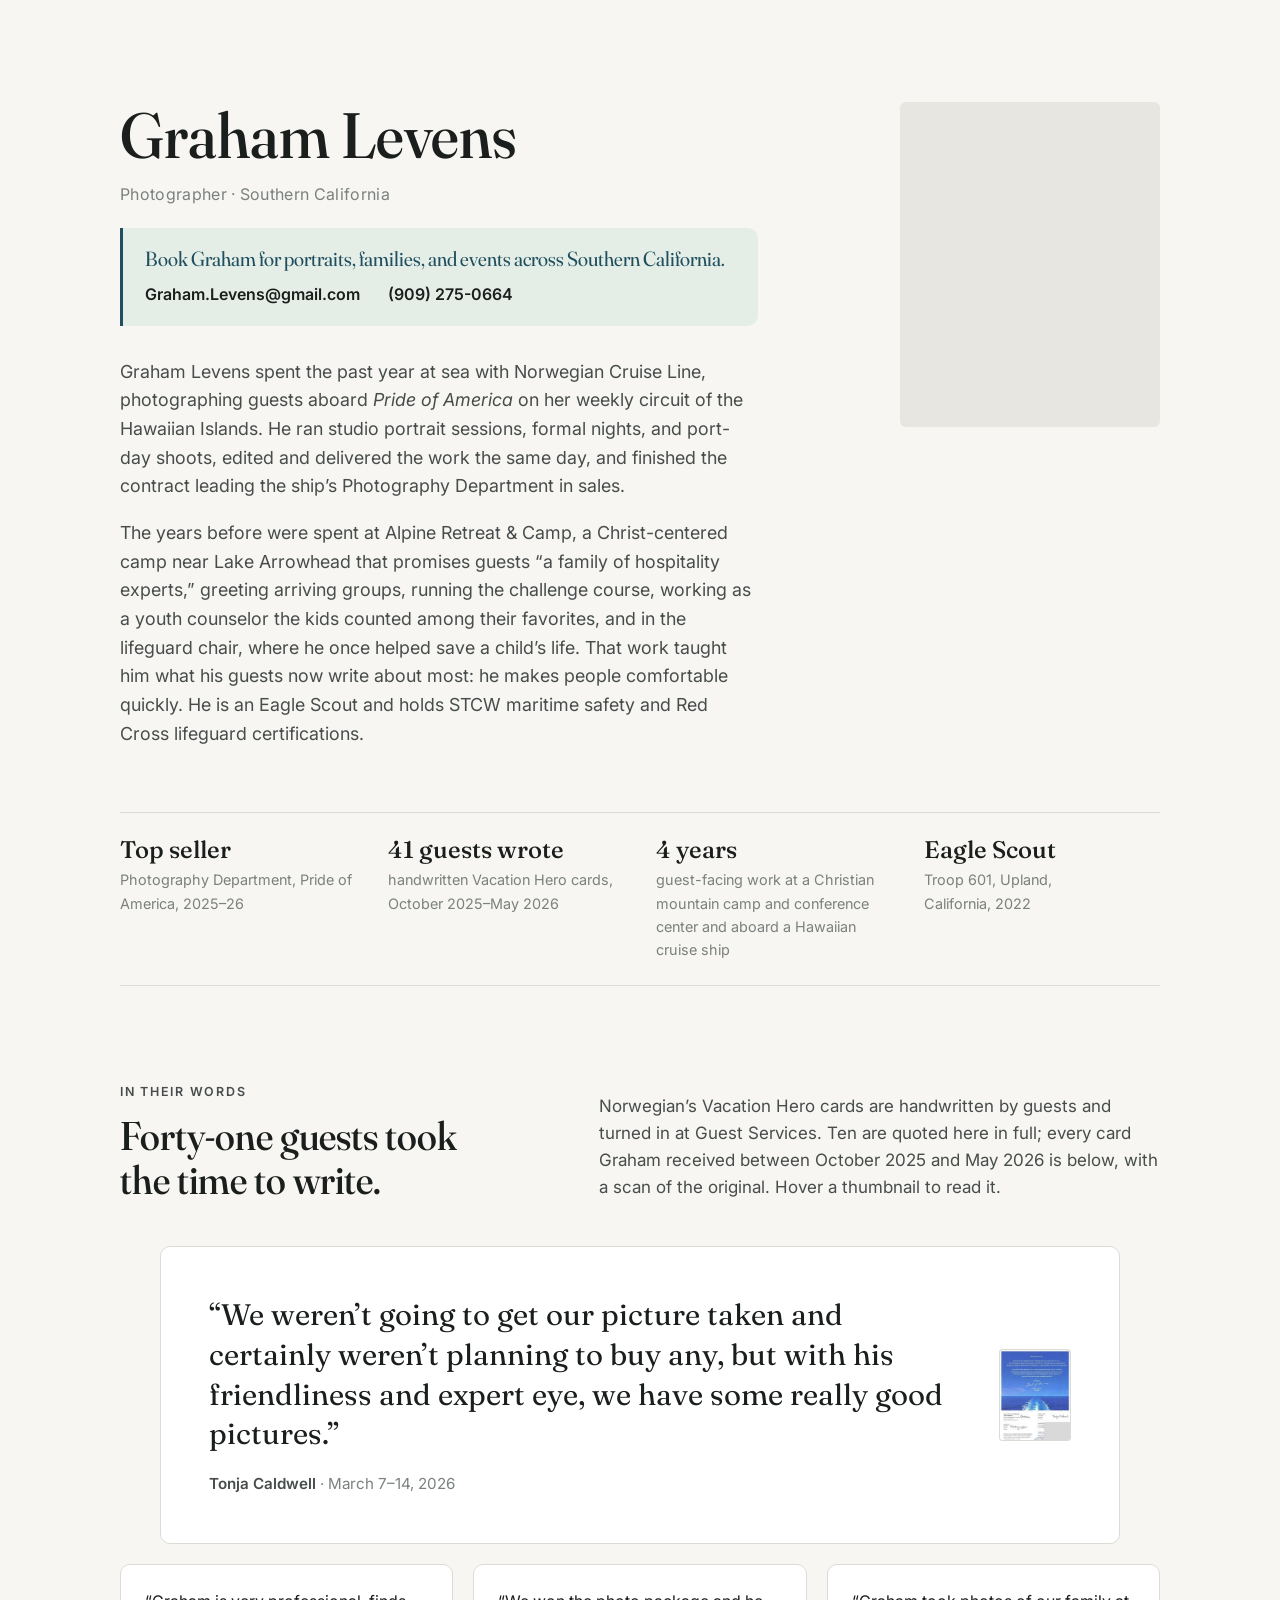
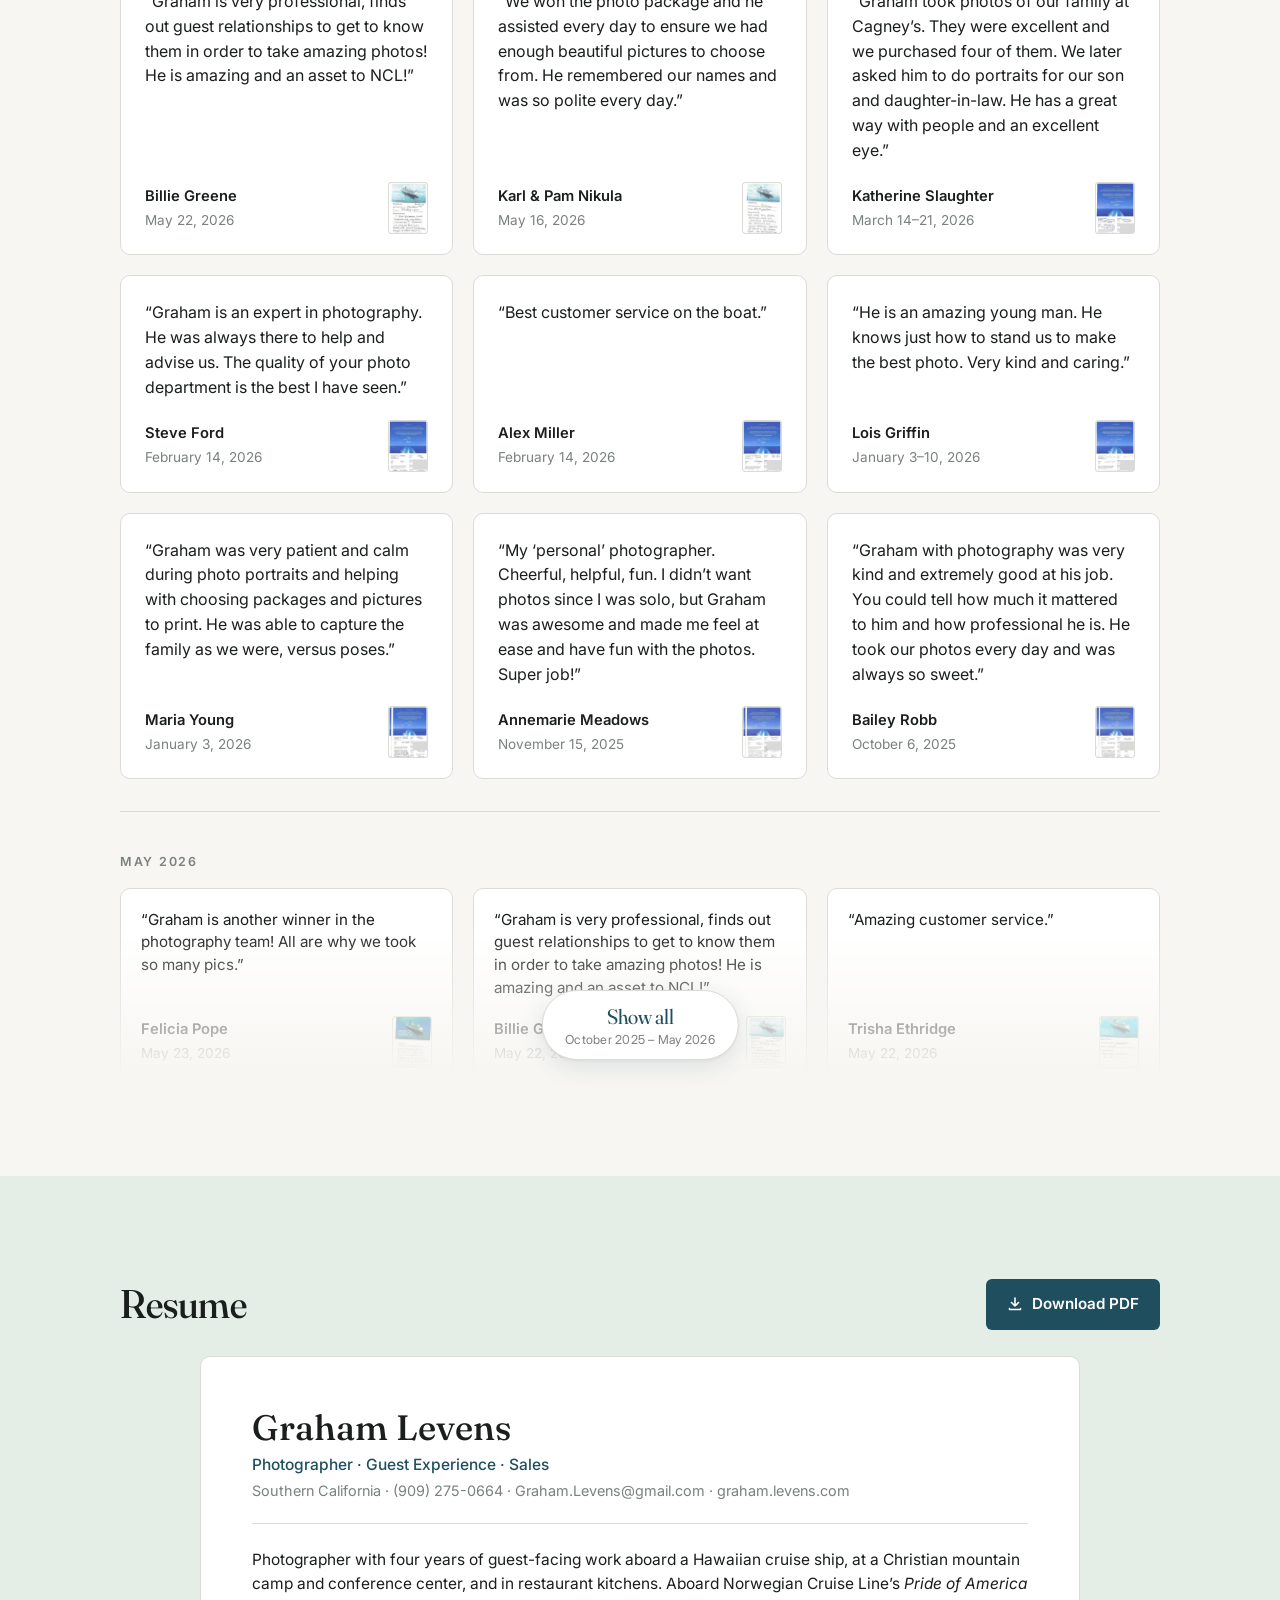
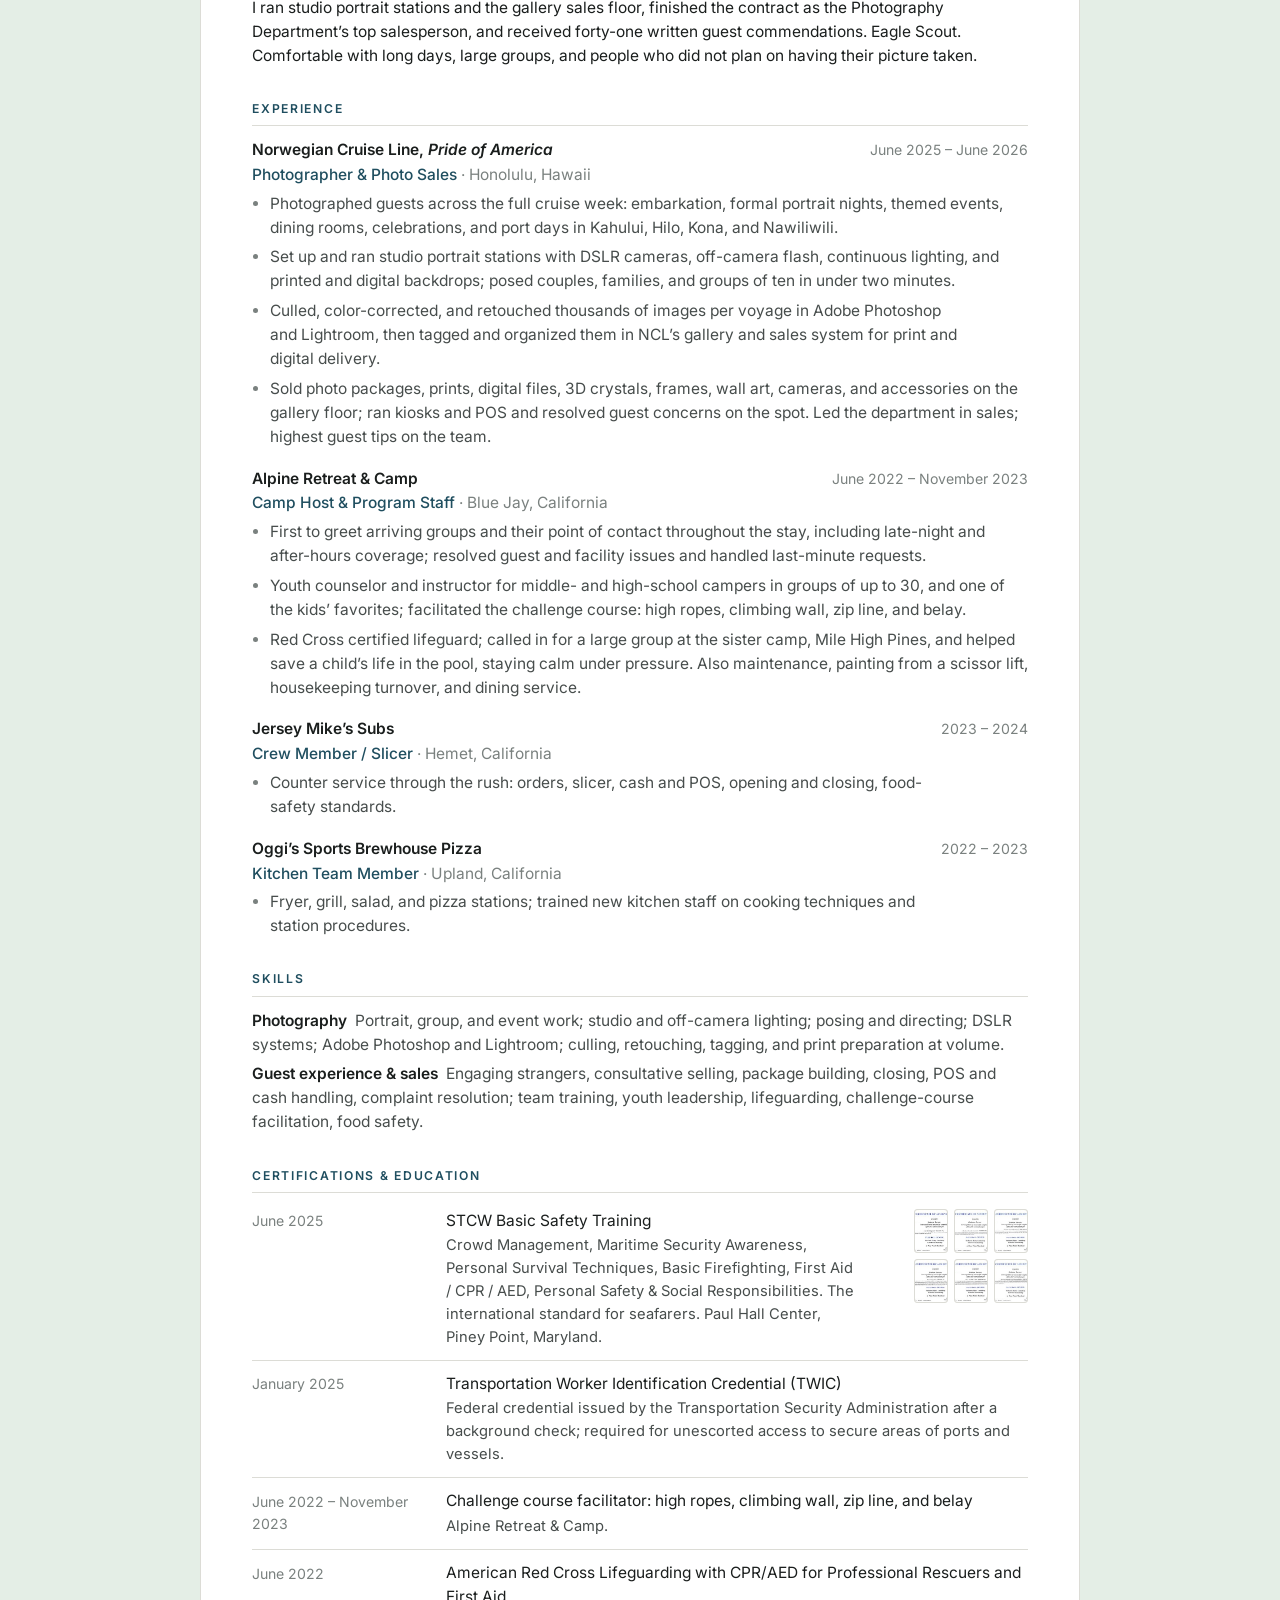
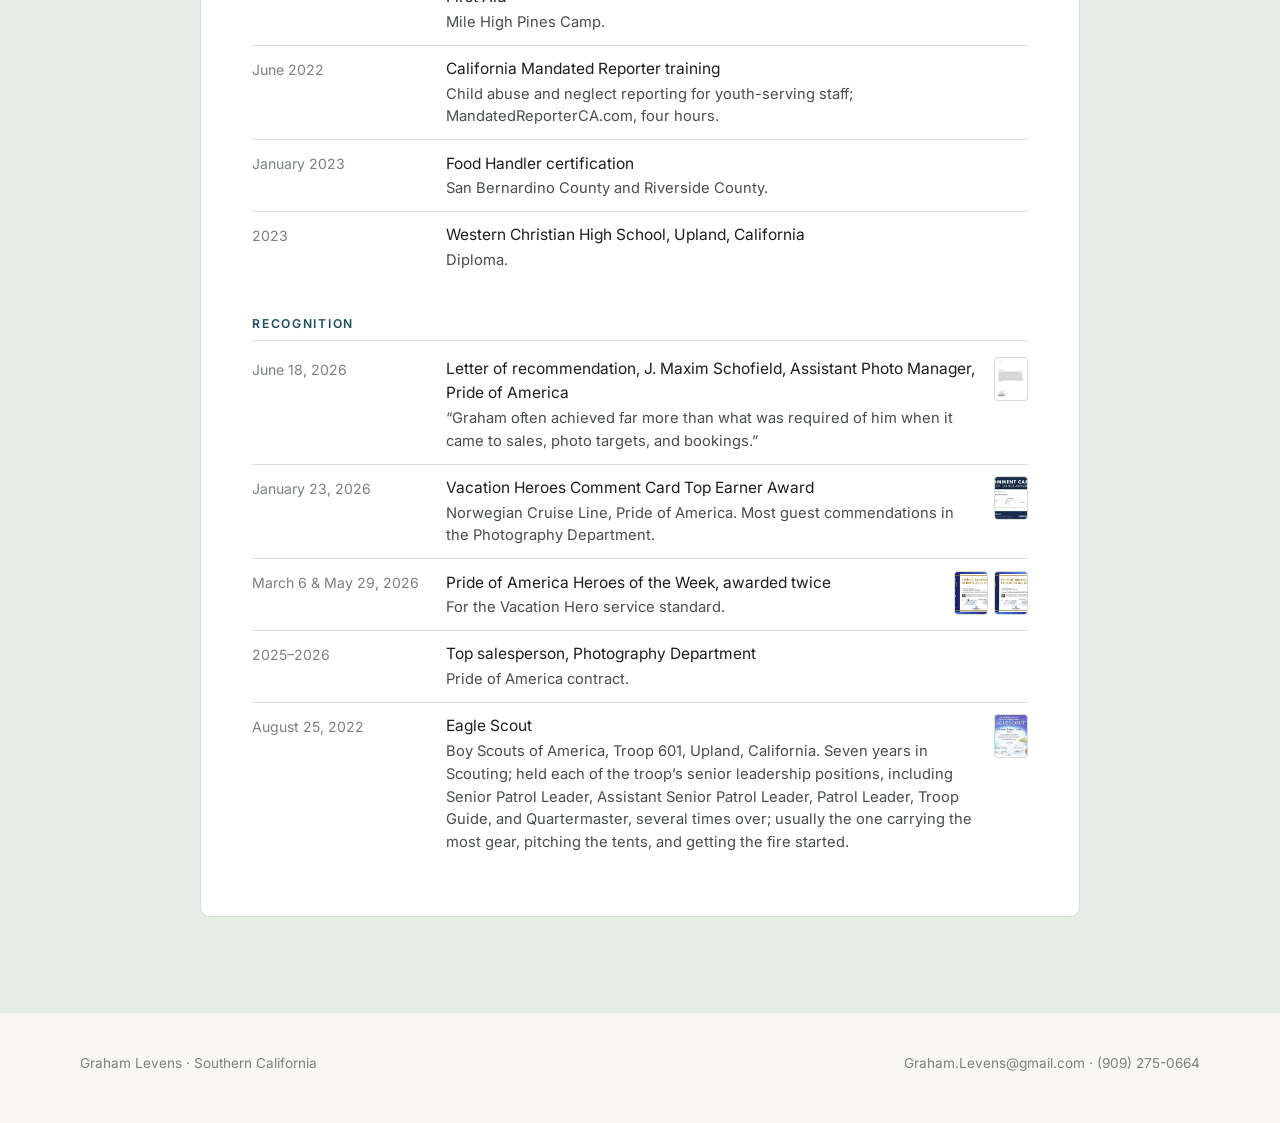
==== index.html @ 7c90768a "v8: booking CTA in header, soft green panel colour Co-Authored-By: Claude Fable 5.1 <noreply@anthrop" ====
<!doctype html>
<html lang="en">
<head>
  <script>document.documentElement.classList.add("js");</script>
  <meta charset="utf-8" />
  <meta name="viewport" content="width=device-width, initial-scale=1" />
  <meta name="robots" content="noindex, nofollow, noarchive" />
  <title>Graham Levens — Photographer</title>
  <meta name="description" content="Graham Levens, photographer, Southern California. A year aboard Norwegian Cruise Line's Pride of America, where he led the Photography Department in sales. Eagle Scout." />
  <link rel="icon" href="/favicon.ico" sizes="any" />
  <link rel="icon" href="/favicon.svg" type="image/svg+xml" />
  <link rel="apple-touch-icon" href="/apple-touch-icon.png" />
  <link rel="preconnect" href="https://fonts.googleapis.com">
  <link rel="preconnect" href="https://fonts.gstatic.com" crossorigin>
  <link href="https://fonts.googleapis.com/css2?family=Fraunces:opsz,wght@9..144,400;9..144,500&family=Inter:wght@400;500;600&display=swap" rel="stylesheet">
  <link rel="stylesheet" href="/css/style.css">
  <script type="application/ld+json">
  {
    "@context": "https://schema.org",
    "@type": "Person",
    "name": "Graham Levens",
    "jobTitle": "Photographer",
    "url": "https://graham.levens.com",
    "address": { "@type": "PostalAddress", "addressRegion": "CA", "addressCountry": "US" }
  }
  </script>
</head>
<body>

<!-- ============ HEADER ============ -->
<header class="wrap head">
  <div>
    <h1>Graham Levens</h1>
    <p class="role">Photographer &middot; Southern California</p>
    <aside class="book" aria-label="Book Graham">
      <p class="book__lead">Book Graham for portraits, families, and events across Southern California.</p>
      <p class="book__contact"><span>Graham.Levens@gmail.com</span><span>(909) 275-0664</span></p>
    </aside>
    <p class="intro">Graham Levens spent the past year at sea with Norwegian Cruise Line, photographing guests aboard <em>Pride of America</em> on her weekly circuit of the Hawaiian Islands. He ran studio portrait sessions, formal nights, and port-day shoots, edited and delivered the work the same day, and finished the contract leading the ship&rsquo;s Photography Department in sales.</p>
    <p class="intro">The years before were spent at Alpine Retreat &amp; Camp, a Christ-centered camp near Lake Arrowhead that promises guests &ldquo;a family of hospitality experts,&rdquo; greeting arriving groups, running the challenge course, working as a youth counselor the kids counted among their favorites, and in the lifeguard chair, where he once helped save a child&rsquo;s life. That work taught him what his guests now write about most: he makes people comfortable quickly. He is an Eagle Scout and holds STCW maritime safety and Red Cross lifeguard certifications.</p>
  </div>
  <div class="photo" role="img" aria-label="Portrait to come"></div>
</header>

<div class="wrap">
  <ul class="facts">
    <li><strong>Top seller</strong><span>Photography Department, Pride of America, 2025&ndash;26</span></li>
    <li><strong>41 guests wrote</strong><span>handwritten Vacation Hero cards, October 2025&ndash;May 2026</span></li>
    <li><strong>4 years</strong><span>guest-facing work at a Christian mountain camp and conference center and aboard a Hawaiian cruise ship</span></li>
    <li><strong>Eagle Scout</strong><span>Troop 601, Upland, California, 2022</span></li>
  </ul>
</div>

<!-- ============ GUEST FEEDBACK ============ -->
<section class="sec" id="feedback">
  <div class="wrap">
    <div class="sec__head">
      <div>
        <p class="kicker">In their words</p>
        <h2>Forty-one guests took the time to write.</h2>
      </div>
      <p>Norwegian&rsquo;s Vacation Hero cards are handwritten by guests and turned in at Guest Services. Ten are quoted here in full; every card Graham received between October 2025 and May 2026 is below, with a scan of the original. Hover a thumbnail to read it.</p>
    </div>

    <figure class="feature">
      <blockquote>&ldquo;We weren&rsquo;t going to get our picture taken and certainly weren&rsquo;t planning to buy any, but with his friendliness and expert eye, we have some really good pictures.&rdquo;<cite><b>Tonja Caldwell</b> &middot; March 7&ndash;14, 2026</cite></blockquote>
      <a class="thumb" href="/images/cards/tonja-caldwell.jpg" aria-label="View Tonja Caldwell's card"><img src="/images/cards/thumbs/tonja-caldwell.jpg" alt="" loading="lazy"><span class="pop"><img src="/images/cards/tonja-caldwell.jpg" alt="Scanned comment card from Tonja Caldwell" loading="lazy"></span></a>
    </figure>

    <div class="cards">
      <figure class="card">
        <blockquote>&ldquo;Graham is very professional, finds out guest relationships to get to know them in order to take amazing photos! He is amazing and an asset to NCL!&rdquo;</blockquote>
        <footer><cite><b>Billie Greene</b>May 22, 2026</cite><a class="thumb" href="/images/cards/billie-greene.jpg" aria-label="View Billie Greene's card"><img src="/images/cards/thumbs/billie-greene.jpg" alt="" loading="lazy"><span class="pop"><img src="/images/cards/billie-greene.jpg" alt="Scanned comment card from Billie Greene" loading="lazy"></span></a></footer>
      </figure>
      <figure class="card">
        <blockquote>&ldquo;We won the photo package and he assisted every day to ensure we had enough beautiful pictures to choose from. He remembered our names and was so polite every day.&rdquo;</blockquote>
        <footer><cite><b>Karl &amp; Pam Nikula</b>May 16, 2026</cite><a class="thumb" href="/images/cards/karl-pam-nikula.jpg" aria-label="View the Nikulas' card"><img src="/images/cards/thumbs/karl-pam-nikula.jpg" alt="" loading="lazy"><span class="pop"><img src="/images/cards/karl-pam-nikula.jpg" alt="Scanned comment card from Karl and Pam Nikula" loading="lazy"></span></a></footer>
      </figure>
      <figure class="card">
        <blockquote>&ldquo;Graham took photos of our family at Cagney&rsquo;s. They were excellent and we purchased four of them. We later asked him to do portraits for our son and daughter-in-law. He has a great way with people and an excellent eye.&rdquo;</blockquote>
        <footer><cite><b>Katherine Slaughter</b>March 14&ndash;21, 2026</cite><a class="thumb" href="/images/cards/katherine-slaughter.jpg" aria-label="View Katherine Slaughter's card"><img src="/images/cards/thumbs/katherine-slaughter.jpg" alt="" loading="lazy"><span class="pop"><img src="/images/cards/katherine-slaughter.jpg" alt="Scanned comment card from Katherine Slaughter" loading="lazy"></span></a></footer>
      </figure>
      <figure class="card">
        <blockquote>&ldquo;Graham is an expert in photography. He was always there to help and advise us. The quality of your photo department is the best I have seen.&rdquo;</blockquote>
        <footer><cite><b>Steve Ford</b>February 14, 2026</cite><a class="thumb" href="/images/cards/steve-ford.jpg" aria-label="View Steve Ford's card"><img src="/images/cards/thumbs/steve-ford.jpg" alt="" loading="lazy"><span class="pop"><img src="/images/cards/steve-ford.jpg" alt="Scanned comment card from Steve Ford" loading="lazy"></span></a></footer>
      </figure>
      <figure class="card">
        <blockquote>&ldquo;Best customer service on the boat.&rdquo;</blockquote>
        <footer><cite><b>Alex Miller</b>February 14, 2026</cite><a class="thumb" href="/images/cards/alex-miller.jpg" aria-label="View Alex Miller's card"><img src="/images/cards/thumbs/alex-miller.jpg" alt="" loading="lazy"><span class="pop"><img src="/images/cards/alex-miller.jpg" alt="Scanned comment card from Alex Miller" loading="lazy"></span></a></footer>
      </figure>
      <figure class="card">
        <blockquote>&ldquo;He is an amazing young man. He knows just how to stand us to make the best photo. Very kind and caring.&rdquo;</blockquote>
        <footer><cite><b>Lois Griffin</b>January 3&ndash;10, 2026</cite><a class="thumb" href="/images/cards/lois-griffin.jpg" aria-label="View Lois Griffin's card"><img src="/images/cards/thumbs/lois-griffin.jpg" alt="" loading="lazy"><span class="pop"><img src="/images/cards/lois-griffin.jpg" alt="Scanned comment card from Lois Griffin" loading="lazy"></span></a></footer>
      </figure>
      <figure class="card">
        <blockquote>&ldquo;Graham was very patient and calm during photo portraits and helping with choosing packages and pictures to print. He was able to capture the family as we were, versus poses.&rdquo;</blockquote>
        <footer><cite><b>Maria Young</b>January 3, 2026</cite><a class="thumb" href="/images/cards/maria-young.jpg" aria-label="View Maria Young's card"><img src="/images/cards/thumbs/maria-young.jpg" alt="" loading="lazy"><span class="pop"><img src="/images/cards/maria-young.jpg" alt="Scanned comment card from Maria Young" loading="lazy"></span></a></footer>
      </figure>
      <figure class="card">
        <blockquote>&ldquo;My &lsquo;personal&rsquo; photographer. Cheerful, helpful, fun. I didn&rsquo;t want photos since I was solo, but Graham was awesome and made me feel at ease and have fun with the photos. Super job!&rdquo;</blockquote>
        <footer><cite><b>Annemarie Meadows</b>November 15, 2025</cite><a class="thumb" href="/images/cards/annemarie-meadows.jpg" aria-label="View Annemarie Meadows' card"><img src="/images/cards/thumbs/annemarie-meadows.jpg" alt="" loading="lazy"><span class="pop"><img src="/images/cards/annemarie-meadows.jpg" alt="Scanned comment card from Annemarie Meadows" loading="lazy"></span></a></footer>
      </figure>
      <figure class="card">
        <blockquote>&ldquo;Graham with photography was very kind and extremely good at his job. You could tell how much it mattered to him and how professional he is. He took our photos every day and was always so sweet.&rdquo;</blockquote>
        <footer><cite><b>Bailey Robb</b>October 6, 2025</cite><a class="thumb" href="/images/cards/bailey-robb.jpg" aria-label="View Bailey Robb's card"><img src="/images/cards/thumbs/bailey-robb.jpg" alt="" loading="lazy"><span class="pop"><img src="/images/cards/bailey-robb.jpg" alt="Scanned comment card from Bailey Robb" loading="lazy"></span></a></footer>
      </figure>
    </div>

    <div class="more" id="all-cards">
      <div class="more__window" id="all-cards-window">
      <div class="cards cards--all">
        <h3 class="month">May 2026</h3>
        <figure class="card">
          <blockquote>&ldquo;Graham is another winner in the photography team! All are why we took so many pics.&rdquo;</blockquote>
          <footer><cite><b>Felicia Pope</b>May 23, 2026</cite><a class="thumb" href="/images/cards/felicia-pope.jpg" aria-label="View Felicia Pope's card"><img src="/images/cards/thumbs/felicia-pope.jpg" alt="" loading="lazy"><span class="pop"><img src="/images/cards/felicia-pope.jpg" alt="Scanned comment card from Felicia Pope" loading="lazy"></span></a></footer>
        </figure>
        <figure class="card">
          <blockquote>&ldquo;Graham is very professional, finds out guest relationships to get to know them in order to take amazing photos! He is amazing and an asset to NCL!&rdquo;</blockquote>
          <footer><cite><b>Billie Greene</b>May 22, 2026</cite><a class="thumb" href="/images/cards/billie-greene.jpg" aria-label="View Billie Greene's card"><img src="/images/cards/thumbs/billie-greene.jpg" alt="" loading="lazy"><span class="pop"><img src="/images/cards/billie-greene.jpg" alt="Scanned comment card from Billie Greene" loading="lazy"></span></a></footer>
        </figure>
        <figure class="card">
          <blockquote>&ldquo;Amazing customer service.&rdquo;</blockquote>
          <footer><cite><b>Trisha Ethridge</b>May 22, 2026</cite><a class="thumb" href="/images/cards/trisha-ethridge.jpg" aria-label="View Trisha Ethridge's card"><img src="/images/cards/thumbs/trisha-ethridge.jpg" alt="" loading="lazy"><span class="pop"><img src="/images/cards/trisha-ethridge.jpg" alt="Scanned comment card from Trisha Ethridge" loading="lazy"></span></a></footer>
        </figure>
        <figure class="card">
          <blockquote>&ldquo;Down to earth, fun, and great at his job!&rdquo;</blockquote>
          <footer><cite><b>Morgan Greene</b>May 22, 2026</cite><a class="thumb" href="/images/cards/morgan-greene.jpg" aria-label="View Morgan Greene's card"><img src="/images/cards/thumbs/morgan-greene.jpg" alt="" loading="lazy"><span class="pop"><img src="/images/cards/morgan-greene.jpg" alt="Scanned comment card from Morgan Greene" loading="lazy"></span></a></footer>
        </figure>
        <figure class="card">
          <blockquote>&ldquo;We were on a serious time crunch on Friday evening. We needed to get our anniversary photo and he helped to download last-minute photos so we could choose from all of them. He was very helpful and friendly.&rdquo;</blockquote>
          <footer><cite><b>Laura Kirkpatrick</b>May 22, 2026</cite><a class="thumb" href="/images/cards/laura-kirkpatrick.jpg" aria-label="View Laura Kirkpatrick's card"><img src="/images/cards/thumbs/laura-kirkpatrick.jpg" alt="" loading="lazy"><span class="pop"><img src="/images/cards/laura-kirkpatrick.jpg" alt="Scanned comment card from Laura Kirkpatrick" loading="lazy"></span></a></footer>
        </figure>
        <figure class="card">
          <blockquote>&ldquo;I felt Graham was exceptional because he had a great rapport with those he was taking pictures of, and even said after taking the first set of pictures that he would remember our cabin number the next time, and he did by the third shoot. He was always helpful even when busy and had a good eye for what we were going for.&rdquo;</blockquote>
          <footer><cite><b>Michelle Harbin</b>May 22, 2026</cite><a class="thumb" href="/images/cards/michelle-harbin.jpg" aria-label="View Michelle Harbin's card"><img src="/images/cards/thumbs/michelle-harbin.jpg" alt="" loading="lazy"><span class="pop"><img src="/images/cards/michelle-harbin.jpg" alt="Scanned comment card from Michelle Harbin" loading="lazy"></span></a></footer>
        </figure>
        <figure class="card">
          <blockquote>&ldquo;He was friendly, cheerful and extremely patient in taking our portraits, and he made us look beautiful!&rdquo;</blockquote>
          <footer><cite><b>Pam DeMan &amp; Nancy Campis</b>May 21, 2026</cite><a class="thumb" href="/images/cards/pam-deman-nancy-campis.jpg" aria-label="View Pam DeMan & Nancy Campis's card"><img src="/images/cards/thumbs/pam-deman-nancy-campis.jpg" alt="" loading="lazy"><span class="pop"><img src="/images/cards/pam-deman-nancy-campis.jpg" alt="Scanned comment card from Pam DeMan & Nancy Campis" loading="lazy"></span></a></footer>
        </figure>
        <figure class="card">
          <blockquote>&ldquo;We won the photo package and he assisted every day to ensure we had enough beautiful pictures to choose from. He remembered our names and was so polite every day.&rdquo;</blockquote>
          <footer><cite><b>Karl &amp; Pam Nikula</b>May 16, 2026</cite><a class="thumb" href="/images/cards/karl-pam-nikula.jpg" aria-label="View Karl & Pam Nikula's card"><img src="/images/cards/thumbs/karl-pam-nikula.jpg" alt="" loading="lazy"><span class="pop"><img src="/images/cards/karl-pam-nikula.jpg" alt="Scanned comment card from Karl & Pam Nikula" loading="lazy"></span></a></footer>
        </figure>
        <figure class="card">
          <blockquote>&ldquo;Great job! Graham is very professional with his work and able to help us with our photos and finish with our order.&rdquo;</blockquote>
          <footer><cite><b>Robert &amp; Racquel</b>May 15, 2026</cite><a class="thumb" href="/images/cards/robert-racquel.jpg" aria-label="View Robert & Racquel's card"><img src="/images/cards/thumbs/robert-racquel.jpg" alt="" loading="lazy"><span class="pop"><img src="/images/cards/robert-racquel.jpg" alt="Scanned comment card from Robert & Racquel" loading="lazy"></span></a></footer>
        </figure>
        <figure class="card">
          <blockquote>&ldquo;He went beyond to help us with our photos, to make sure we had our pictures. He was very polite and extra helpful.&rdquo;</blockquote>
          <footer><cite><b>Bettie Stehling</b>May 15, 2026</cite><a class="thumb" href="/images/cards/bettie-stehling.jpg" aria-label="View Bettie Stehling's card"><img src="/images/cards/thumbs/bettie-stehling.jpg" alt="" loading="lazy"><span class="pop"><img src="/images/cards/bettie-stehling.jpg" alt="Scanned comment card from Bettie Stehling" loading="lazy"></span></a></footer>
        </figure>
        <figure class="card">
          <blockquote>&ldquo;So patient! Helped us get every picture downloaded and put in folders. You are very blessed to have this nice young man working for you!&rdquo;</blockquote>
          <footer><cite><b>Susan Stehling</b>May 15, 2026</cite><a class="thumb" href="/images/cards/susan-stehling.jpg" aria-label="View Susan Stehling's card"><img src="/images/cards/thumbs/susan-stehling.jpg" alt="" loading="lazy"><span class="pop"><img src="/images/cards/susan-stehling.jpg" alt="Scanned comment card from Susan Stehling" loading="lazy"></span></a></footer>
        </figure>
        <h3 class="month">March 2026</h3>
        <figure class="card">
          <blockquote>&ldquo;Graham was very accommodating each and every time we saw him. Wonderful. Pleasure to be with.&rdquo;</blockquote>
          <footer><cite><b>Jessica R.</b>March 21, 2026</cite><a class="thumb" href="/images/cards/jessica-r.jpg" aria-label="View Jessica R.'s card"><img src="/images/cards/thumbs/jessica-r.jpg" alt="" loading="lazy"><span class="pop"><img src="/images/cards/jessica-r.jpg" alt="Scanned comment card from Jessica R." loading="lazy"></span></a></footer>
        </figure>
        <figure class="card">
          <blockquote>&ldquo;Friendly and outgoing. Informative about his packages and made suggestions based on the knowledge he learned from listening.&rdquo;</blockquote>
          <footer><cite><b>Lizzette</b>March 21, 2026</cite><a class="thumb" href="/images/cards/lizzette.jpg" aria-label="View Lizzette's card"><img src="/images/cards/thumbs/lizzette.jpg" alt="" loading="lazy"><span class="pop"><img src="/images/cards/lizzette.jpg" alt="Scanned comment card from Lizzette" loading="lazy"></span></a></footer>
        </figure>
        <figure class="card">
          <blockquote>&ldquo;I was having internet difficulties. The internet specialist was not available. Graham solved my problems. Great job.&rdquo;</blockquote>
          <footer><cite><b>Randy Gepp</b>March 14, 2026</cite><a class="thumb" href="/images/cards/randy-gepp.jpg" aria-label="View Randy Gepp's card"><img src="/images/cards/thumbs/randy-gepp.jpg" alt="" loading="lazy"><span class="pop"><img src="/images/cards/randy-gepp.jpg" alt="Scanned comment card from Randy Gepp" loading="lazy"></span></a></footer>
        </figure>
        <figure class="card">
          <blockquote>&ldquo;Graham took photos of our family at Cagney&rsquo;s. They were excellent and we purchased four of them. We later asked him to do portraits for our son and daughter-in-law. He has a great way with people and an excellent eye.&rdquo;</blockquote>
          <footer><cite><b>Katherine Slaughter</b>March 14&ndash;21, 2026</cite><a class="thumb" href="/images/cards/katherine-slaughter.jpg" aria-label="View Katherine Slaughter's card"><img src="/images/cards/thumbs/katherine-slaughter.jpg" alt="" loading="lazy"><span class="pop"><img src="/images/cards/katherine-slaughter.jpg" alt="Scanned comment card from Katherine Slaughter" loading="lazy"></span></a></footer>
        </figure>
        <figure class="card">
          <blockquote>&ldquo;We weren&rsquo;t going to get our picture taken and certainly weren&rsquo;t planning to buy any, but with his friendliness and expert eye, we have some really good pictures.&rdquo;</blockquote>
          <footer><cite><b>Tonja Caldwell</b>March 7&ndash;14, 2026</cite><a class="thumb" href="/images/cards/tonja-caldwell.jpg" aria-label="View Tonja Caldwell's card"><img src="/images/cards/thumbs/tonja-caldwell.jpg" alt="" loading="lazy"><span class="pop"><img src="/images/cards/tonja-caldwell.jpg" alt="Scanned comment card from Tonja Caldwell" loading="lazy"></span></a></footer>
        </figure>
        <h3 class="month">February 2026</h3>
        <figure class="card">
          <blockquote>&ldquo;Did an amazing job on my photos. Was very kind and friendly.&rdquo;</blockquote>
          <footer><cite><b>Lillian Kincaid</b>February 21&ndash;27, 2026</cite><a class="thumb" href="/images/cards/lillian-kincaid.jpg" aria-label="View Lillian Kincaid's card"><img src="/images/cards/thumbs/lillian-kincaid.jpg" alt="" loading="lazy"><span class="pop"><img src="/images/cards/lillian-kincaid.jpg" alt="Scanned comment card from Lillian Kincaid" loading="lazy"></span></a></footer>
        </figure>
        <figure class="card">
          <blockquote>&ldquo;Graham was very helpful, patient, kind, and helped me set up my digitals and helped me pick the best package. Thank you, Graham.&rdquo;</blockquote>
          <footer><cite><b>Lynette Kincaid</b>February 21&ndash;28, 2026</cite><a class="thumb" href="/images/cards/lynette-kincaid.jpg" aria-label="View Lynette Kincaid's card"><img src="/images/cards/thumbs/lynette-kincaid.jpg" alt="" loading="lazy"><span class="pop"><img src="/images/cards/lynette-kincaid.jpg" alt="Scanned comment card from Lynette Kincaid" loading="lazy"></span></a></footer>
        </figure>
        <figure class="card">
          <blockquote>&ldquo;Very patient. Very helpful. Helped us out.&rdquo;</blockquote>
          <footer><cite><b>Catherine Cox</b>February 14, 2026</cite><a class="thumb" href="/images/cards/catherine-cox.jpg" aria-label="View Catherine Cox's card"><img src="/images/cards/thumbs/catherine-cox.jpg" alt="" loading="lazy"><span class="pop"><img src="/images/cards/catherine-cox.jpg" alt="Scanned comment card from Catherine Cox" loading="lazy"></span></a></footer>
        </figure>
        <figure class="card">
          <blockquote>&ldquo;Graham is an expert in photography. He was always there to help and advise us. The quality of your photo department is the best I have seen.&rdquo;</blockquote>
          <footer><cite><b>Steve Ford</b>February 14, 2026</cite><a class="thumb" href="/images/cards/steve-ford.jpg" aria-label="View Steve Ford's card"><img src="/images/cards/thumbs/steve-ford.jpg" alt="" loading="lazy"><span class="pop"><img src="/images/cards/steve-ford.jpg" alt="Scanned comment card from Steve Ford" loading="lazy"></span></a></footer>
        </figure>
        <figure class="card">
          <blockquote>&ldquo;These three were absolutely awesome!! They were extremely patient and helpful! Excellent service, thank you.&rdquo;</blockquote>
          <footer><cite><b>Charles Young</b>February 14, 2026</cite><a class="thumb" href="/images/cards/charles-young.jpg" aria-label="View Charles Young's card"><img src="/images/cards/thumbs/charles-young.jpg" alt="" loading="lazy"><span class="pop"><img src="/images/cards/charles-young.jpg" alt="Scanned comment card from Charles Young" loading="lazy"></span></a></footer>
        </figure>
        <figure class="card">
          <blockquote>&ldquo;Best customer service on the boat.&rdquo;</blockquote>
          <footer><cite><b>Alex Miller</b>February 14, 2026</cite><a class="thumb" href="/images/cards/alex-miller.jpg" aria-label="View Alex Miller's card"><img src="/images/cards/thumbs/alex-miller.jpg" alt="" loading="lazy"><span class="pop"><img src="/images/cards/alex-miller.jpg" alt="Scanned comment card from Alex Miller" loading="lazy"></span></a></footer>
        </figure>
        <figure class="card">
          <blockquote>&ldquo;Graham helped me feel special when taking my photos. Traveling alone, my husband&rsquo;s memory captured by a special photo of my husband&rsquo;s heart on my sweatshirt.&rdquo;</blockquote>
          <footer><cite><b>Jill Roth</b>February 7&ndash;14, 2026</cite><a class="thumb" href="/images/cards/jill-roth.jpg" aria-label="View Jill Roth's card"><img src="/images/cards/thumbs/jill-roth.jpg" alt="" loading="lazy"><span class="pop"><img src="/images/cards/jill-roth.jpg" alt="Scanned comment card from Jill Roth" loading="lazy"></span></a></footer>
        </figure>
        <figure class="card">
          <blockquote>&ldquo;Both men went out of their way to assist me with my photos. They both spent time and shared their expertise. They are both personable and professional!&rdquo;</blockquote>
          <footer><cite><b>Diane Miltz</b>February 7&ndash;14, 2026</cite><a class="thumb" href="/images/cards/diane-miltz.jpg" aria-label="View Diane Miltz's card"><img src="/images/cards/thumbs/diane-miltz.jpg" alt="" loading="lazy"><span class="pop"><img src="/images/cards/diane-miltz.jpg" alt="Scanned comment card from Diane Miltz" loading="lazy"></span></a></footer>
        </figure>
        <h3 class="month">January 2026</h3>
        <figure class="card">
          <blockquote>&ldquo;Graham was so friendly and very professional. He suggested some unique poses for us and got some great shots.&rdquo;</blockquote>
          <footer><cite><b>Barbara Connor</b>January 31, 2026</cite><a class="thumb" href="/images/cards/barbara-connor.jpg" aria-label="View Barbara Connor's card"><img src="/images/cards/thumbs/barbara-connor.jpg" alt="" loading="lazy"><span class="pop"><img src="/images/cards/barbara-connor.jpg" alt="Scanned comment card from Barbara Connor" loading="lazy"></span></a></footer>
        </figure>
        <figure class="card">
          <blockquote>&ldquo;Graham assisted me in getting this elderly couple their candid photos in addition to their scheduled sessions, so they could reach their package.&rdquo;</blockquote>
          <footer><cite><b>Pam J.</b>January 31, 2026</cite><a class="thumb" href="/images/cards/pam-j.jpg" aria-label="View Pam J.'s card"><img src="/images/cards/thumbs/pam-j.jpg" alt="" loading="lazy"><span class="pop"><img src="/images/cards/pam-j.jpg" alt="Scanned comment card from Pam J." loading="lazy"></span></a></footer>
        </figure>
        <figure class="card">
          <blockquote>&ldquo;Graham was always very helpful and polite during the duration of our trip. At the end he really took his time to help us with our final purchases.&rdquo;</blockquote>
          <footer><cite><b>Diette Mabile</b>January 24, 2026</cite><a class="thumb" href="/images/cards/diette-mabile.jpg" aria-label="View Diette Mabile's card"><img src="/images/cards/thumbs/diette-mabile.jpg" alt="" loading="lazy"><span class="pop"><img src="/images/cards/diette-mabile.jpg" alt="Scanned comment card from Diette Mabile" loading="lazy"></span></a></footer>
        </figure>
        <figure class="card">
          <blockquote>&ldquo;Graham was an excellent photographer and customer service rep for NCL! Not only did he impress us checking in, he remembered our family throughout the trip. His kindness to inquire if we were doing OK, and he sent us a treat. Thanks for the smile.&rdquo;</blockquote>
          <footer><cite><b>Wendy</b>January 10&ndash;17, 2026</cite><a class="thumb" href="/images/cards/wendy.jpg" aria-label="View Wendy's card"><img src="/images/cards/thumbs/wendy.jpg" alt="" loading="lazy"><span class="pop"><img src="/images/cards/wendy.jpg" alt="Scanned comment card from Wendy" loading="lazy"></span></a></footer>
        </figure>
        <figure class="card">
          <blockquote>&ldquo;Wonderful, friendly, helpful young man who goes out of his way to help others.&rdquo;</blockquote>
          <footer><cite><b>Judy Fogham</b>January 10&ndash;17, 2026</cite><a class="thumb" href="/images/cards/judy-fogham.jpg" aria-label="View Judy Fogham's card"><img src="/images/cards/thumbs/judy-fogham.jpg" alt="" loading="lazy"><span class="pop"><img src="/images/cards/judy-fogham.jpg" alt="Scanned comment card from Judy Fogham" loading="lazy"></span></a></footer>
        </figure>
        <figure class="card">
          <blockquote>&ldquo;Helped me with a camera problem. Always said hello to us. Very helpful and polite! Great photographer!&rdquo;</blockquote>
          <footer><cite><b>Earl Fogham</b>January 10&ndash;17, 2026</cite><a class="thumb" href="/images/cards/earl-fogham.jpg" aria-label="View Earl Fogham's card"><img src="/images/cards/thumbs/earl-fogham.jpg" alt="" loading="lazy"><span class="pop"><img src="/images/cards/earl-fogham.jpg" alt="Scanned comment card from Earl Fogham" loading="lazy"></span></a></footer>
        </figure>
        <figure class="card">
          <blockquote>&ldquo;The best!&rdquo;</blockquote>
          <footer><cite><b>Earl Fogham</b>January 10&ndash;17, 2026</cite><a class="thumb" href="/images/cards/earl-fogham-2.jpg" aria-label="View Earl Fogham's card"><img src="/images/cards/thumbs/earl-fogham-2.jpg" alt="" loading="lazy"><span class="pop"><img src="/images/cards/earl-fogham-2.jpg" alt="Scanned comment card from Earl Fogham" loading="lazy"></span></a></footer>
        </figure>
        <figure class="card">
          <blockquote>&ldquo;Very helpful with my husband&rsquo;s camera problem.&rdquo;</blockquote>
          <footer><cite><b>Judy Fogham</b>January 10&ndash;17, 2026</cite><a class="thumb" href="/images/cards/judy-fogham-2.jpg" aria-label="View Judy Fogham's card"><img src="/images/cards/thumbs/judy-fogham-2.jpg" alt="" loading="lazy"><span class="pop"><img src="/images/cards/judy-fogham-2.jpg" alt="Scanned comment card from Judy Fogham" loading="lazy"></span></a></footer>
        </figure>
        <figure class="card">
          <blockquote>&ldquo;Graham and all photography staff: making my 50th birthday so special. Thanks!&rdquo;</blockquote>
          <footer><cite><b>Melissa Vedder</b>January 3&ndash;10, 2026</cite><a class="thumb" href="/images/cards/melissa-vedder.jpg" aria-label="View Melissa Vedder's card"><img src="/images/cards/thumbs/melissa-vedder.jpg" alt="" loading="lazy"><span class="pop"><img src="/images/cards/melissa-vedder.jpg" alt="Scanned comment card from Melissa Vedder" loading="lazy"></span></a></footer>
        </figure>
        <figure class="card">
          <blockquote>&ldquo;He is an amazing young man. He knows just how to stand us to make the best photo. Very kind and caring.&rdquo;</blockquote>
          <footer><cite><b>Lois Griffin</b>January 3&ndash;10, 2026</cite><a class="thumb" href="/images/cards/lois-griffin.jpg" aria-label="View Lois Griffin's card"><img src="/images/cards/thumbs/lois-griffin.jpg" alt="" loading="lazy"><span class="pop"><img src="/images/cards/lois-griffin.jpg" alt="Scanned comment card from Lois Griffin" loading="lazy"></span></a></footer>
        </figure>
        <figure class="card">
          <blockquote>&ldquo;Graham was very patient and calm during photo portraits and helping with choosing packages and pictures to print. He was able to capture the family as we were, versus poses.&rdquo;</blockquote>
          <footer><cite><b>Maria Young</b>January 3, 2026</cite><a class="thumb" href="/images/cards/maria-young.jpg" aria-label="View Maria Young's card"><img src="/images/cards/thumbs/maria-young.jpg" alt="" loading="lazy"><span class="pop"><img src="/images/cards/maria-young.jpg" alt="Scanned comment card from Maria Young" loading="lazy"></span></a></footer>
        </figure>
        <h3 class="month">December 2025</h3>
        <figure class="card">
          <blockquote>&ldquo;Friendly, personable, professional. He helped us many times and made sure our photos came out great.&rdquo;</blockquote>
          <footer><cite><b>Darren W.</b>December 27, 2025 &ndash; January 3, 2026</cite><a class="thumb" href="/images/cards/darren-w.jpg" aria-label="View Darren W.'s card"><img src="/images/cards/thumbs/darren-w.jpg" alt="" loading="lazy"><span class="pop"><img src="/images/cards/darren-w.jpg" alt="Scanned comment card from Darren W." loading="lazy"></span></a></footer>
        </figure>
        <figure class="card">
          <blockquote>&ldquo;Graham took most of our photos because we enjoyed his energy and fun, friendly spirit!&rdquo;</blockquote>
          <footer><cite><b>Hamilton family</b>December 20, 2025</cite><a class="thumb" href="/images/cards/hamilton.jpg" aria-label="View Hamilton family's card"><img src="/images/cards/thumbs/hamilton.jpg" alt="" loading="lazy"><span class="pop"><img src="/images/cards/hamilton.jpg" alt="Scanned comment card from Hamilton family" loading="lazy"></span></a></footer>
        </figure>
        <figure class="card">
          <blockquote>&ldquo;Very patient and helpful to get the photos to make our trip memorable.&rdquo;</blockquote>
          <footer><cite><b>Knutson family</b>December 20, 2025</cite><a class="thumb" href="/images/cards/knutson.jpg" aria-label="View Knutson family's card"><img src="/images/cards/thumbs/knutson.jpg" alt="" loading="lazy"><span class="pop"><img src="/images/cards/knutson.jpg" alt="Scanned comment card from Knutson family" loading="lazy"></span></a></footer>
        </figure>
        <figure class="card">
          <blockquote>&ldquo;Took great photos. Very friendly and helpful. Very professional.&rdquo;</blockquote>
          <footer><cite><b>Debra Lyons</b>December 13&ndash;20, 2025</cite><a class="thumb" href="/images/cards/debra-lyons.jpg" aria-label="View Debra Lyons's card"><img src="/images/cards/thumbs/debra-lyons.jpg" alt="" loading="lazy"><span class="pop"><img src="/images/cards/debra-lyons.jpg" alt="Scanned comment card from Debra Lyons" loading="lazy"></span></a></footer>
        </figure>
        <figure class="card">
          <blockquote>&ldquo;He was very patient and supportive in taking pictures and helping us with the photo selection and packages.&rdquo;</blockquote>
          <footer><cite><b>Tarun Gupta</b>December 13&ndash;20, 2025</cite><a class="thumb" href="/images/cards/tarun-gupta.jpg" aria-label="View Tarun Gupta's card"><img src="/images/cards/thumbs/tarun-gupta.jpg" alt="" loading="lazy"><span class="pop"><img src="/images/cards/tarun-gupta.jpg" alt="Scanned comment card from Tarun Gupta" loading="lazy"></span></a></footer>
        </figure>
        <figure class="card">
          <blockquote>&ldquo;Very patient and took great photos. Also helped with package purchase.&rdquo;</blockquote>
          <footer><cite><b>Jacalyn Koch</b>December 13, 2025</cite><a class="thumb" href="/images/cards/jacalyn-koch.jpg" aria-label="View Jacalyn Koch's card"><img src="/images/cards/thumbs/jacalyn-koch.jpg" alt="" loading="lazy"><span class="pop"><img src="/images/cards/jacalyn-koch.jpg" alt="Scanned comment card from Jacalyn Koch" loading="lazy"></span></a></footer>
        </figure>
        <figure class="card">
          <blockquote>&ldquo;Graham was excellent when it came to wanting to take our photo every time he saw us. Very warm and kind, welcoming guy!&rdquo;</blockquote>
          <footer><cite><b>Juana Santiago</b>December 6&ndash;13, 2025</cite><a class="thumb" href="/images/cards/juana-santiago.jpg" aria-label="View Juana Santiago's card"><img src="/images/cards/thumbs/juana-santiago.jpg" alt="" loading="lazy"><span class="pop"><img src="/images/cards/juana-santiago.jpg" alt="Scanned comment card from Juana Santiago" loading="lazy"></span></a></footer>
        </figure>
        <h3 class="month">November 2025</h3>
        <figure class="card">
          <blockquote>&ldquo;My &lsquo;personal&rsquo; photographer. Cheerful, helpful, fun. I didn&rsquo;t want photos since I was solo, but Graham was awesome and made me feel at ease and have fun with the photos. Super job!&rdquo;</blockquote>
          <footer><cite><b>Annemarie Meadows</b>November 15, 2025</cite><a class="thumb" href="/images/cards/annemarie-meadows.jpg" aria-label="View Annemarie Meadows's card"><img src="/images/cards/thumbs/annemarie-meadows.jpg" alt="" loading="lazy"><span class="pop"><img src="/images/cards/annemarie-meadows.jpg" alt="Scanned comment card from Annemarie Meadows" loading="lazy"></span></a></footer>
        </figure>
        <figure class="card">
          <blockquote>&ldquo;He was extremely helpful with our pictures. Thank you for the bottle of wine as well.&rdquo;</blockquote>
          <footer><cite><b>Pam Miller</b>November 13&ndash;21, 2025</cite><a class="thumb" href="/images/cards/pam-miller.jpg" aria-label="View Pam Miller's card"><img src="/images/cards/thumbs/pam-miller.jpg" alt="" loading="lazy"><span class="pop"><img src="/images/cards/pam-miller.jpg" alt="Scanned comment card from Pam Miller" loading="lazy"></span></a></footer>
        </figure>
        <h3 class="month">October 2025</h3>
        <figure class="card">
          <blockquote>&ldquo;Graham with photography was very kind and extremely good at his job. You could tell how much it mattered to him and how professional he is. He took our photos every day and was always so sweet.&rdquo;</blockquote>
          <footer><cite><b>Bailey Robb</b>October 6, 2025</cite><a class="thumb" href="/images/cards/bailey-robb.jpg" aria-label="View Bailey Robb's card"><img src="/images/cards/thumbs/bailey-robb.jpg" alt="" loading="lazy"><span class="pop"><img src="/images/cards/bailey-robb.jpg" alt="Scanned comment card from Bailey Robb" loading="lazy"></span></a></footer>
        </figure>
      </div>
      <p class="more__foot"><button type="button" class="more__less" data-more-less>Show fewer</button></p>
      </div>
      <button type="button" class="more__toggle" data-more-toggle aria-controls="all-cards-window" aria-expanded="false"><span>Show all</span><small>October 2025 &ndash; May 2026</small></button>
    </div>
  </div>
</section>

<!-- ============ RESUME ============ -->
<section class="sec sec--resume" id="resume">
  <div class="wrap">
    <div class="resume-bar">
      <h2>Resume</h2>
      <a class="button" href="/graham-levens-resume.pdf" download="Graham-Levens-Resume.pdf"><svg viewBox="0 0 16 16" fill="none" stroke="currentColor" stroke-width="1.6" stroke-linecap="round" stroke-linejoin="round" aria-hidden="true"><path d="M8 2v8M4.5 6.5 8 10l3.5-3.5M2.5 12.5v1h11v-1"/></svg>Download PDF</a>
    </div>

    <article class="paper">
      <header class="paper__head">
        <h3>Graham Levens</h3>
        <p class="paper__title">Photographer &middot; Guest Experience &middot; Sales</p>
        <p class="paper__contact">Southern California &middot; (909) 275-0664 &middot; Graham.Levens@gmail.com &middot; graham.levens.com</p>
      </header>

      <p class="paper__summary">Photographer with four years of guest-facing work aboard a Hawaiian cruise ship, at a Christian mountain camp and conference center, and in restaurant kitchens. Aboard Norwegian Cruise Line&rsquo;s <em>Pride of America</em> I ran studio portrait stations and the gallery sales floor, finished the contract as the Photography Department&rsquo;s top salesperson, and received forty-one written guest commendations. Eagle Scout. Comfortable with long days, large groups, and people who did not plan on having their picture taken.</p>

      <h4>Experience</h4>
      <div class="job">
        <div class="job__head"><strong>Norwegian Cruise Line, <em>Pride of America</em></strong><time>June 2025 &ndash; June 2026</time></div>
        <p class="job__role">Photographer &amp; Photo Sales <span>&middot; Honolulu, Hawaii</span></p>
        <ul>
          <li>Photographed guests across the full cruise week: embarkation, formal portrait nights, themed events, dining rooms, celebrations, and port days in Kahului, Hilo, Kona, and Nawiliwili.</li>
          <li>Set up and ran studio portrait stations with DSLR cameras, off-camera flash, continuous lighting, and printed and digital backdrops; posed couples, families, and groups of ten in under two minutes.</li>
          <li>Culled, color-corrected, and retouched thousands of images per voyage in Adobe Photoshop and Lightroom, then tagged and organized them in NCL&rsquo;s gallery and sales system for print and digital delivery.</li>
          <li>Sold photo packages, prints, digital files, 3D crystals, frames, wall art, cameras, and accessories on the gallery floor; ran kiosks and POS and resolved guest concerns on the spot. Led the department in sales; highest guest tips on the team.</li>
        </ul>
      </div>
      <div class="job">
        <div class="job__head"><strong>Alpine Retreat &amp; Camp</strong><time>June 2022 &ndash; November 2023</time></div>
        <p class="job__role">Camp Host &amp; Program Staff <span>&middot; Blue Jay, California</span></p>
        <ul>
          <li>First to greet arriving groups and their point of contact throughout the stay, including late-night and after-hours coverage; resolved guest and facility issues and handled last-minute requests.</li>
          <li>Youth counselor and instructor for middle- and high-school campers in groups of up to 30, and one of the kids&rsquo; favorites; facilitated the challenge course: high ropes, climbing wall, zip line, and belay.</li>
          <li>Red Cross certified lifeguard; called in for a large group at the sister camp, Mile High Pines, and helped save a child&rsquo;s life in the pool, staying calm under pressure. Also maintenance, painting from a scissor lift, housekeeping turnover, and dining service.</li>
        </ul>
      </div>
      <div class="job">
        <div class="job__head"><strong>Jersey Mike&rsquo;s Subs</strong><time>2023 &ndash; 2024</time></div>
        <p class="job__role">Crew Member / Slicer <span>&middot; Hemet, California</span></p>
        <ul><li>Counter service through the rush: orders, slicer, cash and POS, opening and closing, food-safety standards.</li></ul>
      </div>
      <div class="job">
        <div class="job__head"><strong>Oggi&rsquo;s Sports Brewhouse Pizza</strong><time>2022 &ndash; 2023</time></div>
        <p class="job__role">Kitchen Team Member <span>&middot; Upland, California</span></p>
        <ul><li>Fryer, grill, salad, and pizza stations; trained new kitchen staff on cooking techniques and station procedures.</li></ul>
      </div>

      <h4>Skills</h4>
      <div class="skills">
        <p><strong>Photography</strong> &nbsp;Portrait, group, and event work; studio and off-camera lighting; posing and directing; DSLR systems; Adobe Photoshop and Lightroom; culling, retouching, tagging, and print preparation at volume.</p>
        <p><strong>Guest experience &amp; sales</strong> &nbsp;Engaging strangers, consultative selling, package building, closing, POS and cash handling, complaint resolution; team training, youth leadership, lifeguarding, challenge-course facilitation, food safety.</p>
      </div>

      <h4>Certifications &amp; Education</h4>
      <dl class="rows">
        <div><dt>June 2025</dt><dd><span>STCW Basic Safety Training<small>Crowd Management, Maritime Security Awareness, Personal Survival Techniques, Basic Firefighting, First Aid / CPR / AED, Personal Safety &amp; Social Responsibilities. The international standard for seafarers. Paul Hall Center, Piney Point, Maryland.</small></span><span class="proof proof--row"><a class="thumb thumb--doc thumb--wide" href="/images/docs/stcw-crowd-management.jpg" aria-label="View STCW Crowd Management certificate"><img src="/images/docs/thumbs/stcw-crowd-management.jpg" alt="" loading="lazy"><span class="pop"><img src="/images/docs/stcw-crowd-management.jpg" alt="STCW Crowd Management certificate" loading="lazy"></span></a><a class="thumb thumb--doc thumb--wide" href="/images/docs/stcw-maritime-security.jpg" aria-label="View STCW Maritime Security Awareness certificate"><img src="/images/docs/thumbs/stcw-maritime-security.jpg" alt="" loading="lazy"><span class="pop"><img src="/images/docs/stcw-maritime-security.jpg" alt="STCW Maritime Security Awareness certificate" loading="lazy"></span></a><a class="thumb thumb--doc thumb--wide" href="/images/docs/stcw-personal-survival.jpg" aria-label="View STCW Personal Survival Techniques certificate"><img src="/images/docs/thumbs/stcw-personal-survival.jpg" alt="" loading="lazy"><span class="pop"><img src="/images/docs/stcw-personal-survival.jpg" alt="STCW Personal Survival Techniques certificate" loading="lazy"></span></a><a class="thumb thumb--doc thumb--wide" href="/images/docs/stcw-firefighting.jpg" aria-label="View STCW Basic Firefighting certificate"><img src="/images/docs/thumbs/stcw-firefighting.jpg" alt="" loading="lazy"><span class="pop"><img src="/images/docs/stcw-firefighting.jpg" alt="STCW Basic Firefighting certificate" loading="lazy"></span></a><a class="thumb thumb--doc thumb--wide" href="/images/docs/stcw-first-aid.jpg" aria-label="View STCW First Aid, CPR and AED certificate"><img src="/images/docs/thumbs/stcw-first-aid.jpg" alt="" loading="lazy"><span class="pop"><img src="/images/docs/stcw-first-aid.jpg" alt="STCW First Aid, CPR and AED certificate" loading="lazy"></span></a><a class="thumb thumb--doc thumb--wide" href="/images/docs/stcw-personal-safety.jpg" aria-label="View STCW Personal Safety and Social Responsibilities certificate"><img src="/images/docs/thumbs/stcw-personal-safety.jpg" alt="" loading="lazy"><span class="pop"><img src="/images/docs/stcw-personal-safety.jpg" alt="STCW Personal Safety and Social Responsibilities certificate" loading="lazy"></span></a></span></dd></div>
        <div><dt>January 2025</dt><dd><span>Transportation Worker Identification Credential (TWIC)<small>Federal credential issued by the Transportation Security Administration after a background check; required for unescorted access to secure areas of ports and vessels.</small></span></dd></div>
        <div><dt>June 2022 &ndash; November 2023</dt><dd><span>Challenge course facilitator: high ropes, climbing wall, zip line, and belay<small>Alpine Retreat &amp; Camp.</small></span></dd></div>
        <div><dt>June 2022</dt><dd><span>American Red Cross Lifeguarding with CPR/AED for Professional Rescuers and First Aid<small>Mile High Pines Camp.</small></span></dd></div>
        <div><dt>June 2022</dt><dd><span>California Mandated Reporter training<small>Child abuse and neglect reporting for youth-serving staff; MandatedReporterCA.com, four hours.</small></span></dd></div>
        <div><dt>January 2023</dt><dd><span>Food Handler certification<small>San Bernardino County and Riverside County.</small></span></dd></div>
        <div><dt>2023</dt><dd><span>Western Christian High School, Upland, California<small>Diploma.</small></span></dd></div>
      </dl>

      <h4>Recognition</h4>
      <dl class="rows">
        <div><dt>June 18, 2026</dt><dd><span>Letter of recommendation, J. Maxim Schofield, Assistant Photo Manager, Pride of America<small>&ldquo;Graham often achieved far more than what was required of him when it came to sales, photo targets, and bookings.&rdquo;</small></span><span class="proof"><a class="thumb thumb--doc" href="/images/docs/letter-schofield-2026-06-18.jpg" aria-label="View the letter of recommendation"><img src="/images/docs/thumbs/letter-schofield-2026-06-18.jpg" alt="" loading="lazy"><span class="pop"><img src="/images/docs/letter-schofield-2026-06-18.jpg" alt="the letter of recommendation" loading="lazy"></span></a></span></dd></div>
        <div><dt>January 23, 2026</dt><dd><span>Vacation Heroes Comment Card Top Earner Award<small>Norwegian Cruise Line, Pride of America. Most guest commendations in the Photography Department.</small></span><span class="proof"><a class="thumb thumb--doc thumb--wide" href="/images/docs/award-top-earner.jpg" aria-label="View the Top Earner Award"><img src="/images/docs/thumbs/award-top-earner.jpg" alt="" loading="lazy"><span class="pop"><img src="/images/docs/award-top-earner.jpg" alt="the Top Earner Award" loading="lazy"></span></a></span></dd></div>
        <div><dt>March 6 &amp; May 29, 2026</dt><dd><span>Pride of America Heroes of the Week, awarded twice<small>For the Vacation Hero service standard.</small></span><span class="proof"><a class="thumb thumb--doc thumb--wide" href="/images/docs/heroes-2026-03-06.jpg" aria-label="View the March 6, 2026 Heroes of the Week certificate"><img src="/images/docs/thumbs/heroes-2026-03-06.jpg" alt="" loading="lazy"><span class="pop"><img src="/images/docs/heroes-2026-03-06.jpg" alt="the March 6, 2026 Heroes of the Week certificate" loading="lazy"></span></a><a class="thumb thumb--doc thumb--wide" href="/images/docs/heroes-2026-05-29.jpg" aria-label="View the May 29, 2026 Heroes of the Week certificate"><img src="/images/docs/thumbs/heroes-2026-05-29.jpg" alt="" loading="lazy"><span class="pop"><img src="/images/docs/heroes-2026-05-29.jpg" alt="the May 29, 2026 Heroes of the Week certificate" loading="lazy"></span></a></span></dd></div>
        <div><dt>2025&ndash;2026</dt><dd><span>Top salesperson, Photography Department<small>Pride of America contract.</small></span></dd></div>
        <div><dt>August 25, 2022</dt><dd><span>Eagle Scout<small>Boy Scouts of America, Troop 601, Upland, California. Seven years in Scouting; held each of the troop&rsquo;s senior leadership positions, including Senior Patrol Leader, Assistant Senior Patrol Leader, Patrol Leader, Troop Guide, and Quartermaster, several times over; usually the one carrying the most gear, pitching the tents, and getting the fire started.</small></span><span class="proof"><a class="thumb thumb--doc thumb--wide" href="/images/docs/eagle-scout-certificate.jpg" aria-label="View the Eagle Scout certificate"><img src="/images/docs/thumbs/eagle-scout-certificate.jpg" alt="" loading="lazy"><span class="pop"><img src="/images/docs/eagle-scout-certificate.jpg" alt="the Eagle Scout certificate" loading="lazy"></span></a></span></dd></div>
      </dl>

    </article>
  </div>
</section>

<footer class="wrap foot">
  <span>Graham Levens &middot; Southern California</span>
  <span>Graham.Levens@gmail.com &middot; (909) 275-0664</span>
</footer>

<script>
(function () {
  var more = document.getElementById('all-cards');
  if (!more) return;
  var win = document.getElementById('all-cards-window');
  var toggle = more.querySelector('[data-more-toggle]');
  var less = more.querySelector('[data-more-less]');
  var reduce = window.matchMedia('(prefers-reduced-motion: reduce)').matches;
  var opened = false, busy = false;

  function setOpen(open, keepView) {
    if (open === opened || busy) return;
    var before = more.getBoundingClientRect().height;
    var prevTop = more.getBoundingClientRect().top;
    if (!reduce) {
      busy = true;
      win.style.maxHeight = win.getBoundingClientRect().height + 'px';
      more.classList.toggle('is-open', open);
      var target = open ? win.scrollHeight : parseFloat(getComputedStyle(more).getPropertyValue('--peek'));
      requestAnimationFrame(function () { win.style.maxHeight = target + 'px'; });
      var done = function () {
        win.removeEventListener('transitionend', done);
        win.style.maxHeight = '';
        busy = false;
      };
      win.addEventListener('transitionend', done);
      setTimeout(done, 700);
    } else {
      more.classList.toggle('is-open', open);
    }
    opened = open;
    toggle.setAttribute('aria-expanded', String(open));
    toggle.hidden = open;
    if (keepView) {
      // Section has scrolled out above: shift the page by the height lost so the reader's view does not jump.
      var after = more.getBoundingClientRect().height;
      if (prevTop < 0) window.scrollBy(0, after - before);
    }
    if (!open && !keepView) toggle.focus({ preventScroll: true });
  }

  toggle.addEventListener('click', function () { setOpen(true); });
  less.addEventListener('click', function () {
    setOpen(false);
    more.scrollIntoView({ block: 'start', behavior: reduce ? 'auto' : 'smooth' });
  });

  // Auto-tidy: once the reader has scrolled fully past the expanded list (down to the resume,
  // or back up above it), fold it away again so the page is short next time they pass.
  var io = new IntersectionObserver(function (entries) {
    var e = entries[0];
    if (!opened || busy || e.isIntersecting) return;
    var r = e.boundingClientRect;
    if (r.bottom <= 0) setOpen(false, true);          // passed below the list
    else if (r.top >= window.innerHeight) setOpen(false); // went back above it
  }, { threshold: 0 });
  io.observe(win);

  // Direct link to #all-cards opens it.
  if (location.hash === '#all-cards') setOpen(true);
})();
</script>
</body>
</html>
---- css/style.css ----
/* ============================================================
   GRAHAM.LEVENS — v6 (2026-09-04)
   Fraunces (headings) + Inter (text). Off-white ground, charcoal,
   one deep slate-teal accent. Single scrolling page: header,
   facts, guest feedback, resume panel with download, footer.
   ============================================================ */

:root {
  --bg: #F7F6F2;
  --panel: #FFFFFF;
  --ink: #1A1E1D;
  --ink-2: #474D4C;
  --muted: #7A817F;
  --accent: #1F4E5F;
  --accent-soft: #E4EEE6;
  --rule: #DCDCD6;
  --box: #E7E6E1;
  --serif: "Fraunces", Georgia, "Times New Roman", serif;
  --sans: "Inter", -apple-system, BlinkMacSystemFont, "Segoe UI", Roboto, Helvetica, Arial, sans-serif;
  --wide: 1120px;
  --narrow: 720px;
}

*, *::before, *::after { box-sizing: border-box; }
html { -webkit-text-size-adjust: 100%; scroll-behavior: smooth; }
body {
  margin: 0;
  font-family: var(--sans);
  font-size: 17px;
  line-height: 1.6;
  color: var(--ink);
  background: var(--bg);
  -webkit-font-smoothing: antialiased;
  -moz-osx-font-smoothing: grayscale;
}
img { display: block; max-width: 100%; height: auto; }
a { color: var(--accent); }
p { margin: 0 0 1em; }
p:last-child { margin-bottom: 0; }
p, li { text-wrap: pretty; }
h1, h2, h3 { margin: 0; font-weight: 500; letter-spacing: 0; text-wrap: balance; }
h1, h2 { font-family: var(--serif); font-variation-settings: "opsz" 144, "SOFT" 30; }

.wrap { width: 100%; max-width: var(--wide); margin-inline: auto; padding-inline: clamp(1.25rem, 4vw, 2.5rem); }
.narrow { max-width: var(--narrow); }

/* ---------- Header ---------- */
.head {
  padding-block: clamp(3rem, 8vw, 6.5rem) clamp(2.5rem, 5vw, 4rem);
  display: grid;
  gap: 2.5rem;
  align-items: start;
}
@media (min-width: 760px) { .head { grid-template-columns: minmax(0, 1fr) 260px; gap: 4rem; } }
.head h1 { font-size: clamp(2.6rem, 6vw, 4rem); line-height: 1.02; }
.head .role { color: var(--muted); font-size: 1rem; letter-spacing: 0.02em; margin: 0.9rem 0 2rem; }
.head .intro { font-size: clamp(1.05rem, 1.4vw, 1.2rem); line-height: 1.6; color: var(--ink-2); max-width: 58ch; }
.head .intro + .intro { margin-top: 1rem; }
.head .contact { margin-top: 2rem; color: var(--ink); font-size: 1rem; display: flex; flex-wrap: wrap; gap: 0.25rem 1.75rem; }
.book {
  margin: -0.75rem 0 2rem; padding: 1.1rem 1.35rem; max-width: 58ch;
  background: var(--accent-soft); border-left: 3px solid var(--accent); border-radius: 0 10px 10px 0;
}
.book__lead { margin: 0; font-family: var(--serif); font-size: clamp(1.1rem, 1.6vw, 1.3rem); color: var(--accent); font-variation-settings: "opsz" 144, "SOFT" 30; line-height: 1.35; }
.book__contact { margin: 0.6rem 0 0; color: var(--ink); font-weight: 600; font-size: 1rem; display: flex; flex-wrap: wrap; gap: 0.25rem 1.75rem; }
.photo {
  width: 100%;
  max-width: 260px;
  aspect-ratio: 4 / 5;
  background: var(--box);
  border-radius: 6px;
}
@media (max-width: 759px) { .photo { max-width: 200px; } }

/* ---------- Facts ---------- */
.facts {
  list-style: none;
  margin: 0;
  padding: 1.5rem 0;
  border-top: 1px solid var(--rule);
  border-bottom: 1px solid var(--rule);
  display: grid;
  grid-template-columns: repeat(2, 1fr);
  gap: 1.25rem 2rem;
}
@media (min-width: 760px) { .facts { grid-template-columns: repeat(4, 1fr); } }
.facts strong { display: block; font-family: var(--serif); font-weight: 500; font-size: 1.5rem; line-height: 1.1; color: var(--ink); }
.facts span { display: block; margin-top: 0.3rem; font-size: 0.9rem; color: var(--muted); }

/* ---------- Section framing ---------- */
.sec { padding-block: clamp(3.5rem, 8vw, 6rem); }
.sec__head { display: grid; gap: 0.75rem 3rem; margin-bottom: clamp(1.75rem, 4vw, 2.75rem); align-items: end; }
@media (min-width: 760px) { .sec__head { grid-template-columns: 1fr 1.3fr; } }
.sec__head h2 { font-size: clamp(1.9rem, 3.5vw, 2.5rem); line-height: 1.1; }
.sec__head p { color: var(--ink-2); max-width: 58ch; }
.kicker { font-size: 0.78rem; letter-spacing: 0.14em; text-transform: uppercase; color: var(--muted); font-weight: 600; margin: 0 0 0.75rem; }

/* ---------- Guest feedback ---------- */
.feature {
  background: var(--panel);
  border: 1px solid var(--rule);
  border-radius: 10px;
  padding: clamp(1.75rem, 4vw, 3rem);
  margin-bottom: 1.25rem;
  display: grid;
  gap: 1.5rem;
  align-items: center;
}
@media (min-width: 760px) { .feature { grid-template-columns: 1fr auto; gap: 3rem; } }
.feature blockquote { margin: 0; font-family: var(--serif); font-weight: 400; font-size: clamp(1.35rem, 2.4vw, 1.85rem); line-height: 1.35; color: var(--ink); }
.feature cite { display: block; margin-top: 1.25rem; font-family: var(--sans); font-style: normal; font-size: 0.95rem; color: var(--muted); }
.feature cite b { color: var(--ink-2); font-weight: 600; }

.cards { display: grid; gap: 1.25rem; }
@media (min-width: 640px)  { .cards { grid-template-columns: repeat(2, 1fr); } }
@media (min-width: 1000px) { .cards { grid-template-columns: repeat(3, 1fr); } }
.card {
  background: var(--panel);
  border: 1px solid var(--rule);
  border-radius: 10px;
  padding: 1.5rem 1.5rem 1.25rem;
  margin: 0;
  display: flex;
  flex-direction: column;
  gap: 1.25rem;
}
.card blockquote { margin: 0; flex: 1; font-size: 1rem; line-height: 1.55; color: var(--ink); }
.card footer { display: flex; justify-content: space-between; align-items: center; gap: 1rem; }
.card cite { font-style: normal; font-size: 0.85rem; color: var(--muted); display: grid; gap: 0.1rem; }
.card cite b { color: var(--ink); font-weight: 600; font-size: 0.92rem; }

.thumb {
  position: relative;
  flex: 0 0 auto;
  display: block;
  width: 40px; height: 52px;
  border: 1px solid var(--rule);
  border-radius: 3px;
  background: var(--box);
}
.thumb > img { width: 100%; height: 100%; object-fit: cover; object-position: top; border-radius: 3px; }
.thumb .pop {
  position: absolute;
  right: 0;
  bottom: calc(100% + 10px);
  width: min(340px, 80vw);
  padding: 6px;
  background: #fff;
  border: 1px solid var(--rule);
  border-radius: 8px;
  box-shadow: 0 14px 40px rgba(26, 30, 29, 0.16);
  opacity: 0;
  visibility: hidden;
  transform: translateY(4px);
  transition: opacity 150ms ease, transform 150ms ease, visibility 150ms;
  z-index: 20;
  pointer-events: none;
}
.thumb .pop img { width: 100%; height: auto; border-radius: 4px; }
.thumb:hover .pop, .thumb:focus-visible .pop { opacity: 1; visibility: visible; transform: translateY(0); }
.thumb:focus-visible { outline: 2px solid var(--accent); outline-offset: 2px; }
.feature .thumb { width: 72px; height: 92px; }
.feature .thumb .pop { right: 0; }

/* ---------- All forty-one cards (peek + expand) ---------- */
/* Collapsed: the top of the next row of cards shows through a fade with a button over it.
   Expanded: full list with a sticky "Show fewer" pill. Without JS everything is simply shown. */
.more { margin-top: 2rem; padding-top: 1.75rem; border-top: 1px solid var(--rule); position: relative; --peek: 15rem; }
.more__window { position: relative; }
.js .more:not(.is-open) .more__window {
  max-height: var(--peek);
  overflow: hidden;
  -webkit-mask-image: linear-gradient(to bottom, #000 0, #000 35%, transparent 100%);
          mask-image: linear-gradient(to bottom, #000 0, #000 35%, transparent 100%);
}
.js .more__window { transition: max-height 480ms cubic-bezier(.2,.7,.2,1); }
.js .more:not(.is-open) .more__window .thumb .pop { display: none; }
.js .more:not(.is-open) .more__window .card { pointer-events: none; }
.js .more:not(.is-open) .more__foot { display: none; }
.more__toggle {
  position: absolute; left: 50%; bottom: 1.25rem; transform: translateX(-50%);
  display: none; flex-direction: column; align-items: center; gap: 0.15rem;
  padding: 0.8rem 1.4rem; border-radius: 999px; cursor: pointer;
  background: var(--panel); color: var(--accent); border: 1px solid var(--rule);
  box-shadow: 0 6px 24px rgba(31, 78, 95, 0.12), 0 1px 3px rgba(0,0,0,0.06);
  font-family: var(--serif); font-size: clamp(1.1rem, 1.8vw, 1.3rem); font-variation-settings: "opsz" 144, "SOFT" 30;
  transition: transform 150ms ease, box-shadow 150ms ease;
}
.js .more:not(.is-open) .more__toggle { display: flex; }
.more__toggle small { font-family: var(--sans); font-size: 0.78rem; color: var(--muted); letter-spacing: 0.02em; }
.more__toggle:hover { transform: translateX(-50%) translateY(-2px); box-shadow: 0 10px 28px rgba(31, 78, 95, 0.18), 0 1px 3px rgba(0,0,0,0.06); }
.more__toggle:hover span { text-decoration: underline; text-underline-offset: 3px; }
.more__toggle:focus-visible { outline: 2px solid var(--accent); outline-offset: 3px; }
.more__foot { position: sticky; bottom: 1rem; display: flex; justify-content: center; margin: 1.5rem 0 0; pointer-events: none; }
.more__less {
  pointer-events: auto; cursor: pointer;
  padding: 0.55rem 1.1rem; border-radius: 999px;
  background: var(--accent); color: #fff; border: 0;
  font: 600 0.82rem/1 var(--sans); letter-spacing: 0.04em;
  box-shadow: 0 6px 20px rgba(31, 78, 95, 0.25);
}
.more__less:hover { background: #17404e; }
.more__less:focus-visible { outline: 2px solid var(--accent); outline-offset: 3px; }
@media (max-width: 639px) { .more { --peek: 17rem; } }
@media (prefers-reduced-motion: reduce) { .js .more__window, .more__toggle { transition: none; } }
.cards--all { margin-top: 0.25rem; }
.cards--all .card { padding: 1.2rem 1.25rem 1rem; gap: 1rem; }
.cards--all .card blockquote { font-size: 0.95rem; line-height: 1.5; }
.month {
  grid-column: 1 / -1;
  margin: 1.25rem 0 -0.25rem;
  font-family: var(--sans); font-size: 0.78rem; letter-spacing: 0.14em; text-transform: uppercase;
  color: var(--muted); font-weight: 600;
  display: flex; align-items: baseline; gap: 0.75rem;
}
.month:first-child { margin-top: 0.5rem; }
.month span { font-weight: 400; letter-spacing: 0.02em; text-transform: none; font-size: 0.85rem; }

/* ---------- Proof thumbnails in the resume ---------- */
.rows dd { display: flex; justify-content: space-between; align-items: flex-start; gap: 1rem; }
.rows dd > span:first-child { flex: 1 1 auto; min-width: 0; }
.proof { flex: 0 0 auto; display: flex; gap: 6px; flex-wrap: wrap; justify-content: flex-end; max-width: 150px; }
.proof .thumb { width: 34px; height: 44px; }
.proof .thumb > img { object-position: center; }
.thumb--wide .pop { width: min(520px, 86vw); }
.thumb--doc .pop img { border-radius: 4px; }
@media (max-width: 639px) { .proof .thumb .pop { right: auto; left: 0; } }

/* ---------- Resume panel ---------- */
.sec--resume { background: var(--accent-soft); }
.resume-bar {
  display: flex; justify-content: space-between; align-items: center; gap: 1rem; flex-wrap: wrap;
  margin-bottom: 1.25rem;
}
.resume-bar h2 { font-size: clamp(1.9rem, 3.5vw, 2.5rem); }
.button {
  display: inline-flex; align-items: center; gap: 0.6rem;
  padding: 0.85rem 1.3rem;
  background: var(--accent);
  color: #fff;
  border-radius: 6px;
  text-decoration: none;
  font-weight: 600;
  font-size: 0.95rem;
  transition: background 150ms ease;
}
.button:hover { background: #173d4b; }
.button svg { width: 16px; height: 16px; }

.paper {
  background: var(--panel);
  border: 1px solid var(--rule);
  border-radius: 10px;
  padding: clamp(1.5rem, 4vw, 3.25rem);
  max-width: 880px;
  margin-inline: auto;
  color: var(--ink-2);
  font-size: 0.97rem;
  line-height: 1.55;
}
.paper__head { padding-bottom: 1.25rem; border-bottom: 1px solid var(--rule); }
.paper__head h3 { font-family: var(--serif); font-weight: 500; font-size: clamp(1.7rem, 3vw, 2.2rem); color: var(--ink); line-height: 1.1; }
.paper__title { color: var(--accent); font-weight: 500; margin: 0.35rem 0 0.2rem; }
.paper__contact { color: var(--muted); font-size: 0.9rem; margin: 0; }
.paper__summary { margin: 1.5rem 0 0; color: var(--ink); }
.paper h4 { font-size: 0.76rem; letter-spacing: 0.14em; text-transform: uppercase; color: var(--accent); margin: 2rem 0 0.75rem; padding-bottom: 0.4rem; border-bottom: 1px solid var(--rule); font-weight: 600; }
.paper ul { margin: 0.25rem 0 0; padding-left: 1.1rem; }
.paper li { margin-bottom: 0.35rem; }
.paper li::marker { color: var(--muted); }
.job { margin-top: 1.1rem; }
.job:first-of-type { margin-top: 0.5rem; }
.job__head { display: flex; justify-content: space-between; gap: 1rem; flex-wrap: wrap; align-items: baseline; }
.job__head strong { color: var(--ink); font-weight: 600; }
.job__head time { color: var(--muted); font-size: 0.88rem; white-space: nowrap; }
.job__role { color: var(--accent); font-weight: 500; margin: 0.05rem 0 0.3rem; }
.job__role span { color: var(--muted); font-weight: 400; }
.rows { margin: 0.5rem 0 0; }
.rows > div { display: grid; gap: 0.1rem 1.5rem; padding: 0.7rem 0; border-top: 1px solid var(--rule); }
.rows > div:first-child { border-top: 0; padding-top: 0.25rem; }
@media (min-width: 640px) { .rows > div { grid-template-columns: 170px 1fr; } }
.rows dt { color: var(--muted); font-size: 0.88rem; padding-top: 0.1rem; }
.rows dd { margin: 0; color: var(--ink); }
.rows dd small { display: block; color: var(--ink-2); font-size: 0.92rem; margin-top: 0.1rem; }
.paper .skills p { margin: 0.35rem 0 0; }
.paper .skills strong { color: var(--ink); font-weight: 600; }

/* ---------- Footer ---------- */
.foot { padding: 2.5rem 0 3rem; color: var(--muted); font-size: 0.85rem; display: flex; flex-wrap: wrap; gap: 0.5rem 2rem; justify-content: space-between; }

@media (prefers-reduced-motion: reduce) {
  html { scroll-behavior: auto; }
  *, *::before, *::after { transition-duration: 0.001ms !important; }
}
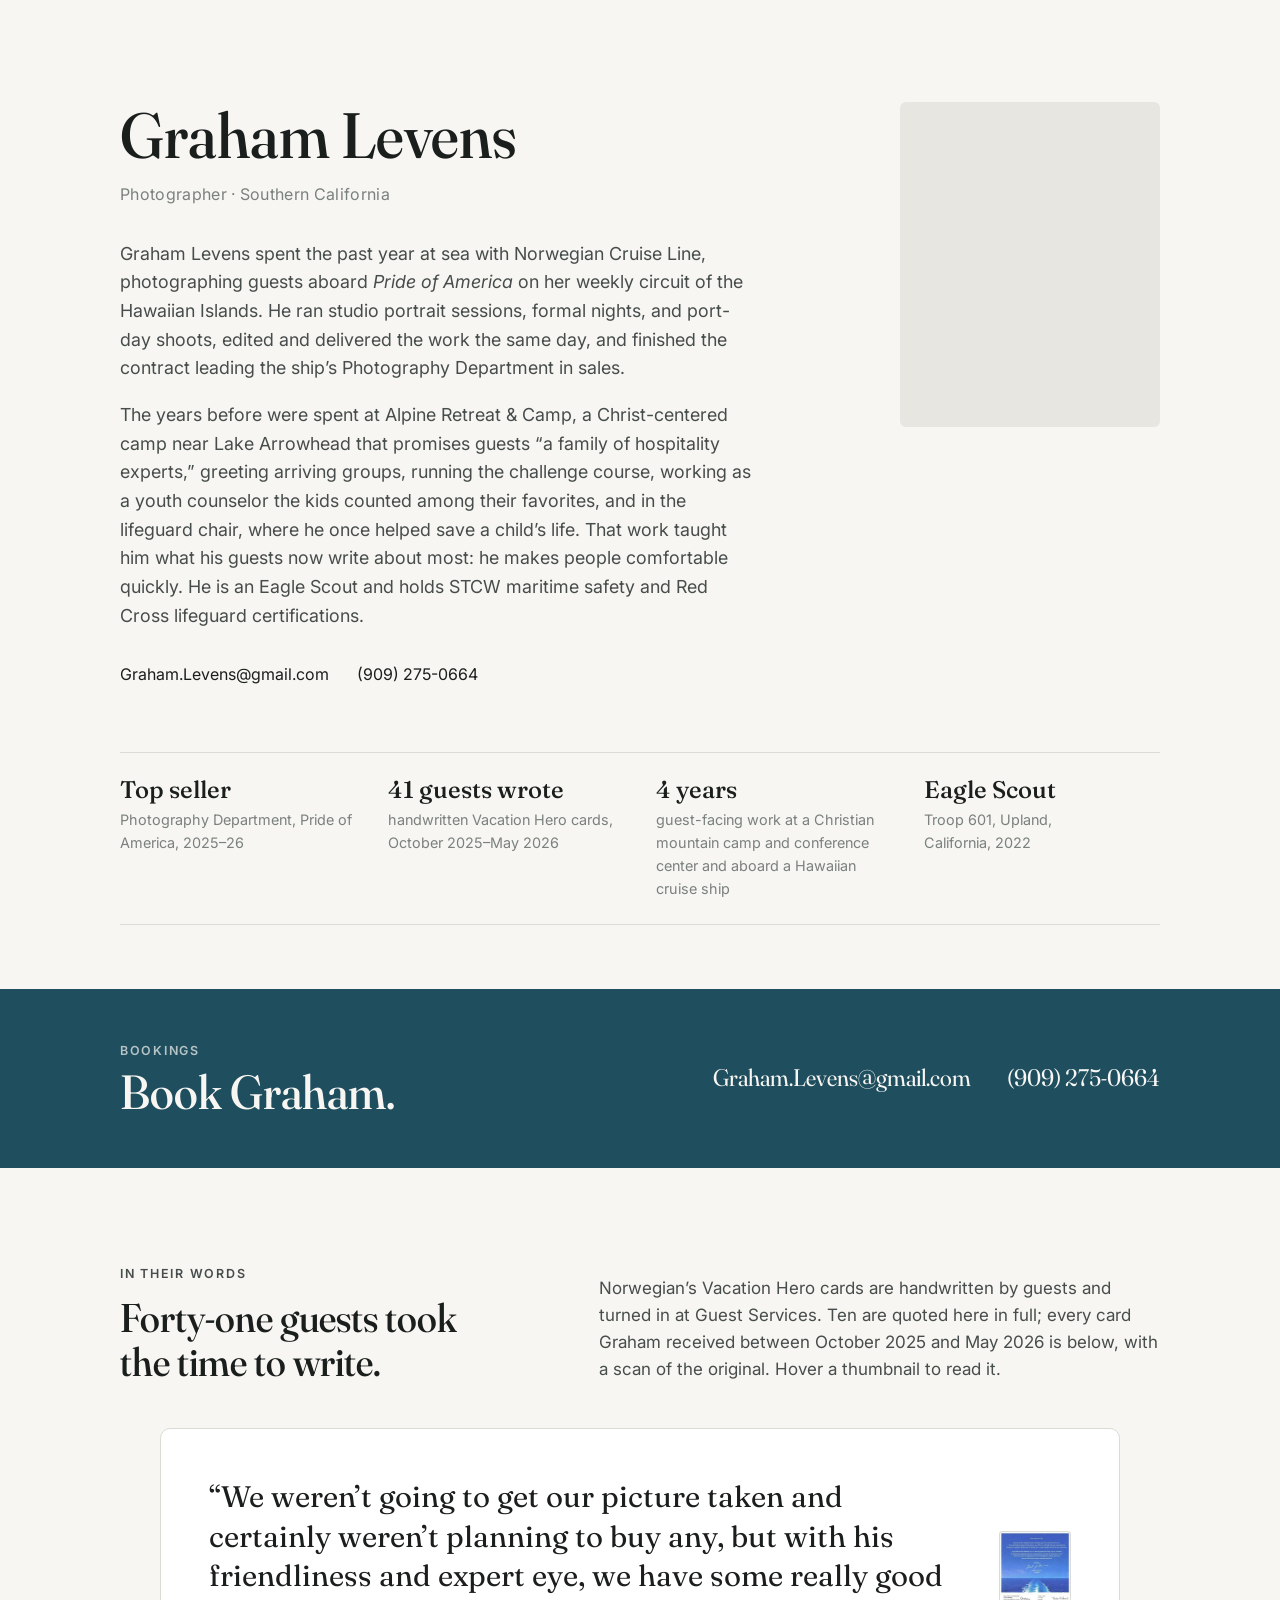
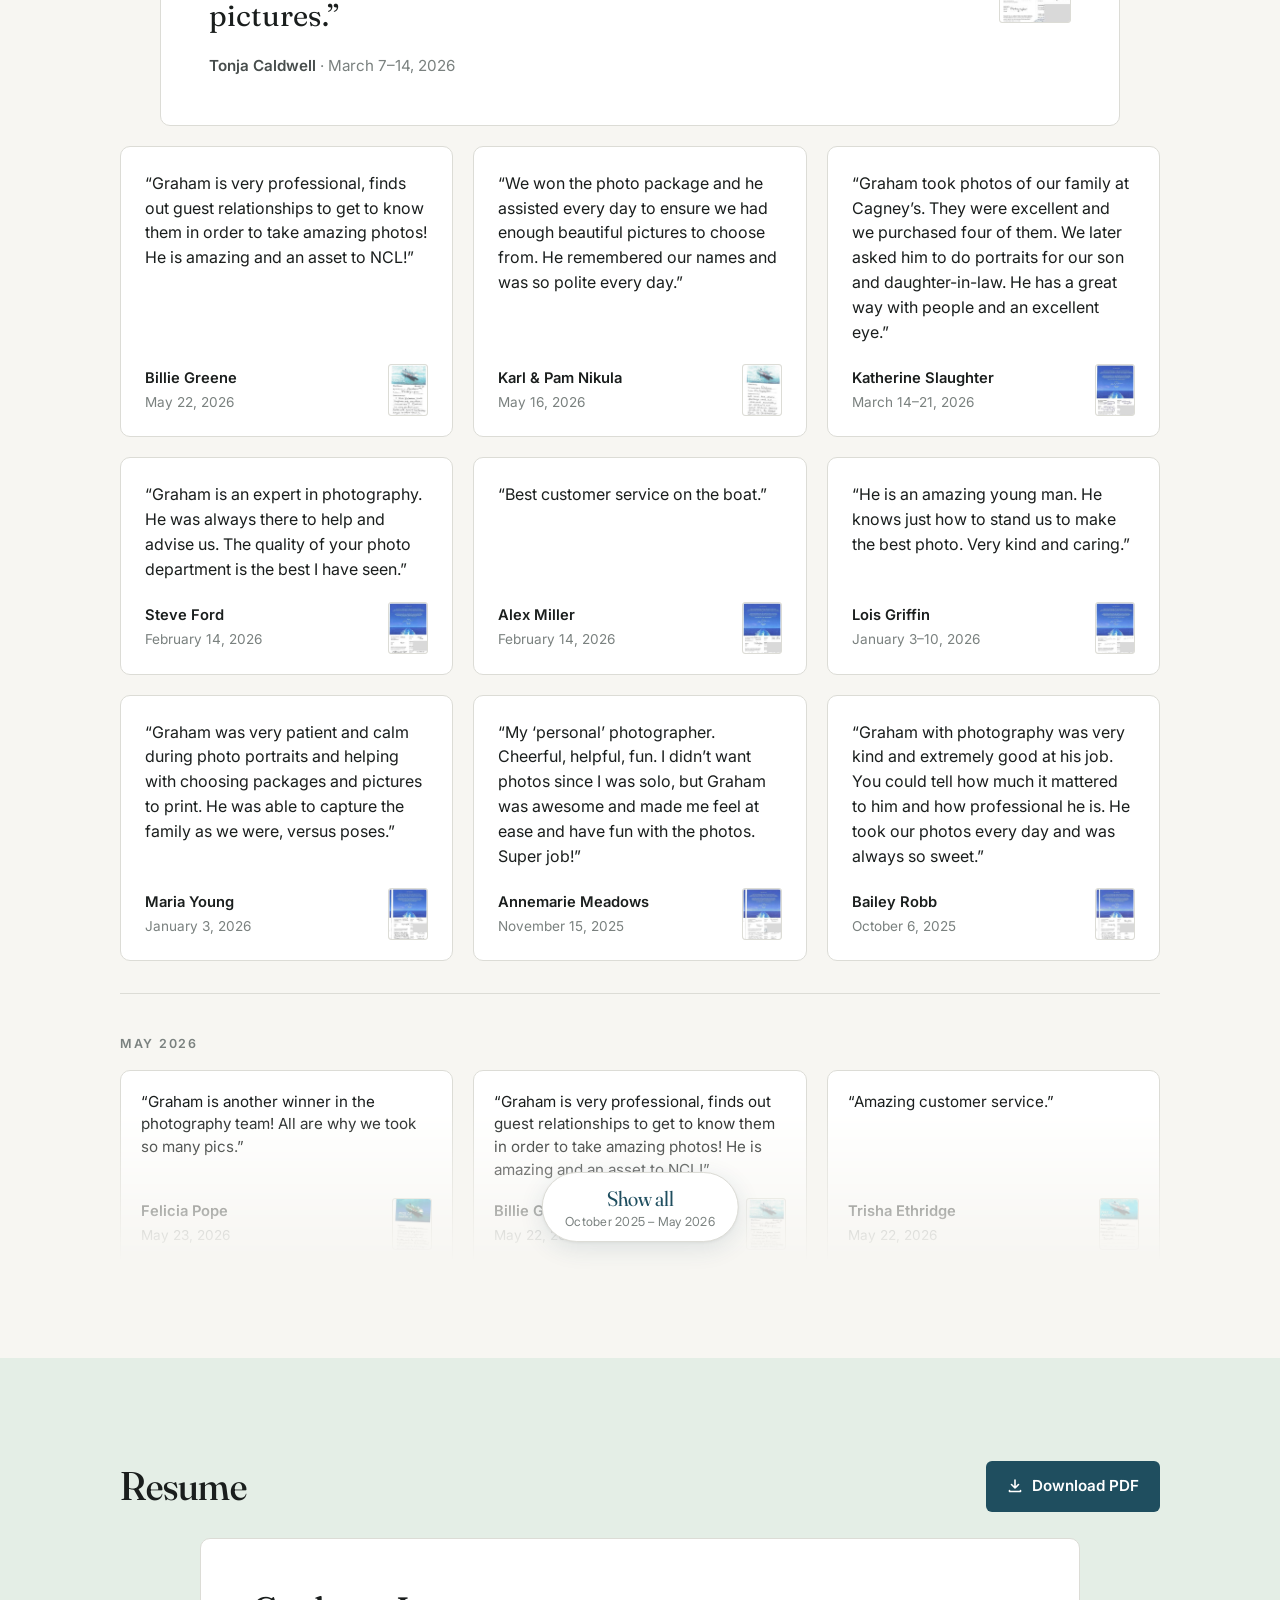
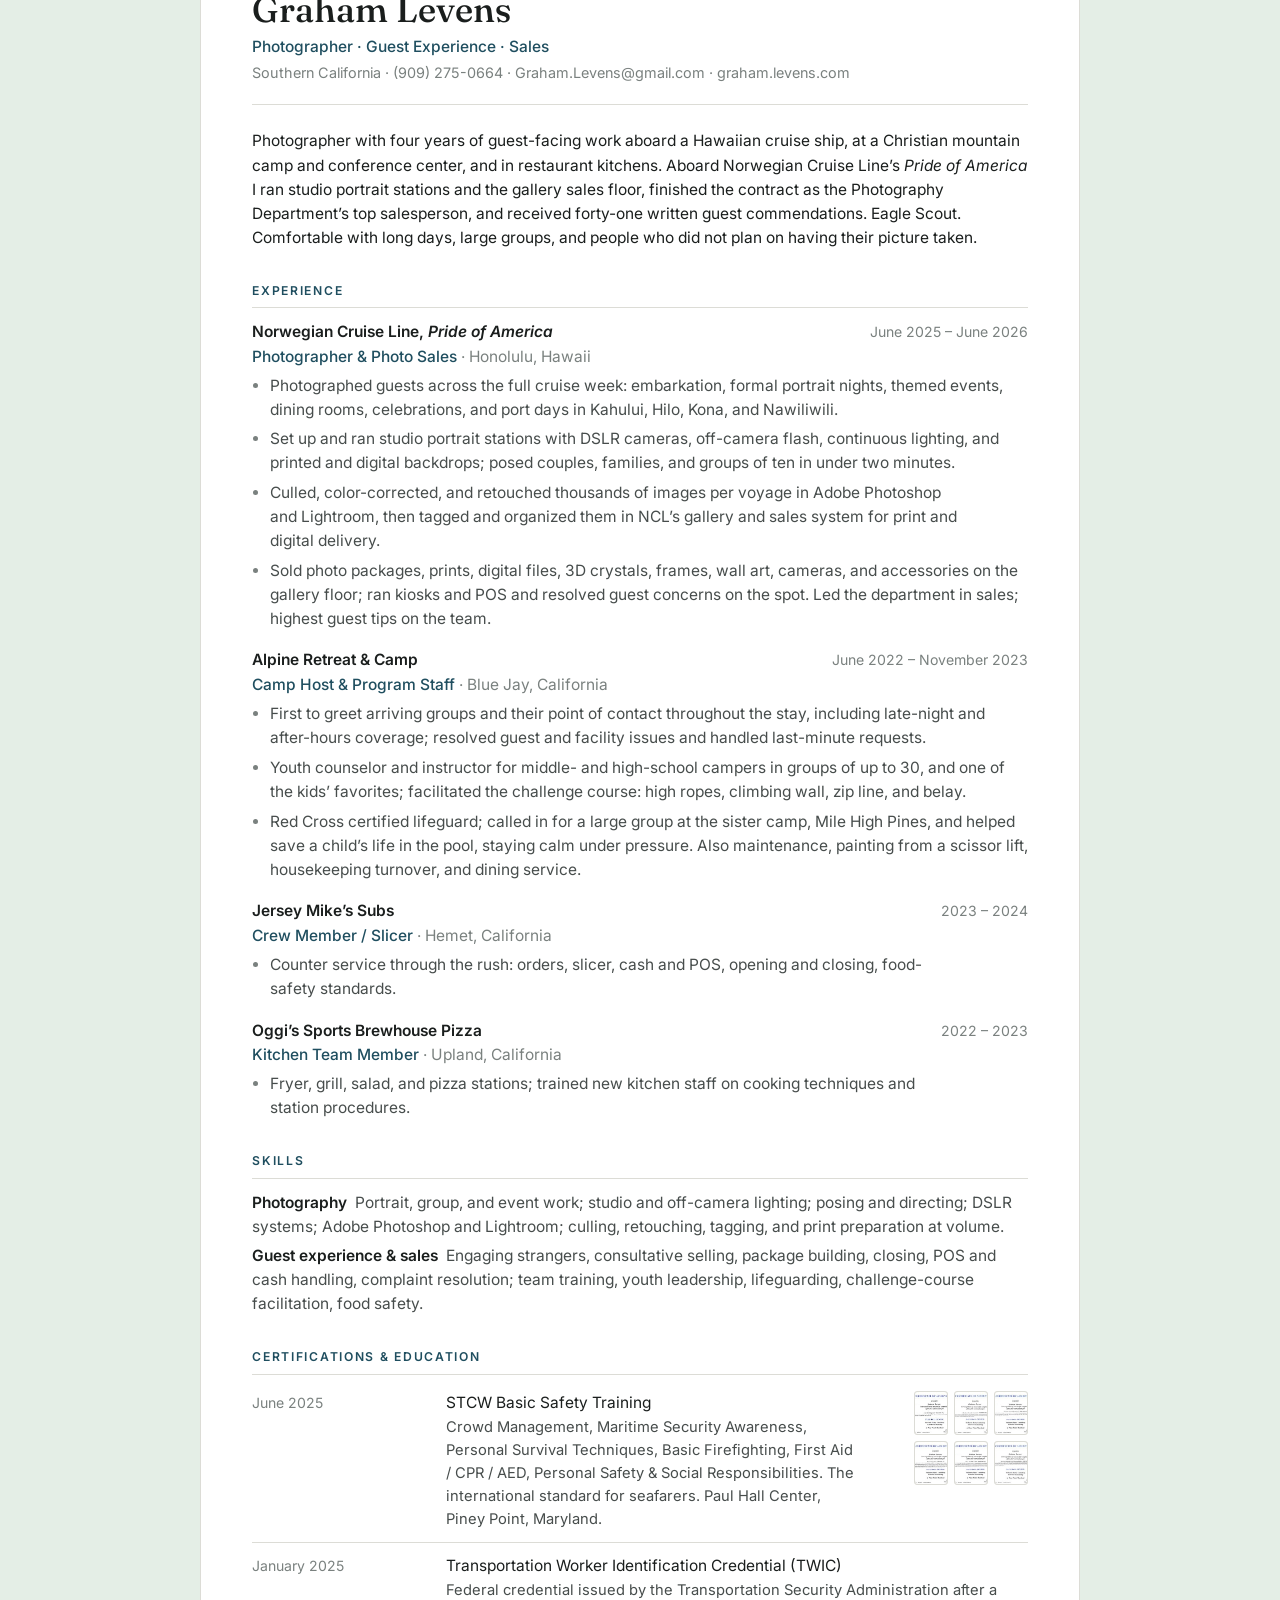
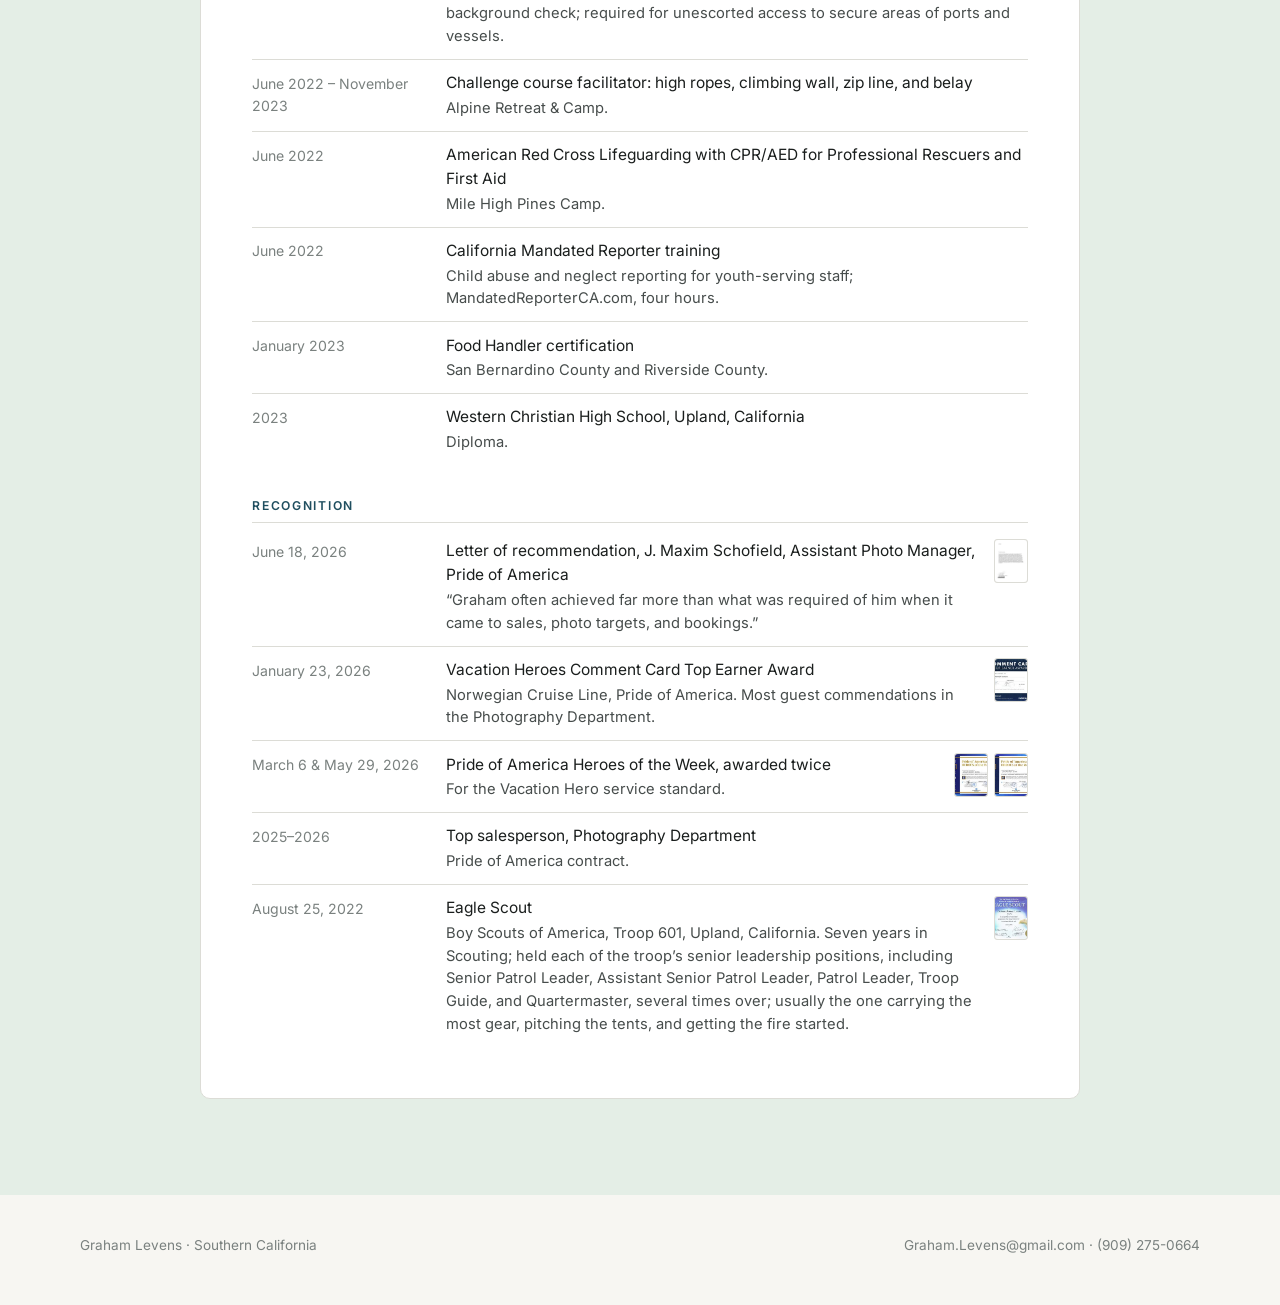
==== commit db5a0441: "v9: booking band above In their words, header contact line restored Co-Authored-By: Claude Fable 5.1" ====
--- a/index.html
+++ b/index.html
@@ -32,12 +32,9 @@
   <div>
     <h1>Graham Levens</h1>
     <p class="role">Photographer &middot; Southern California</p>
-    <aside class="book" aria-label="Book Graham">
-      <p class="book__lead">Book Graham for portraits, families, and events across Southern California.</p>
-      <p class="book__contact"><span>Graham.Levens@gmail.com</span><span>(909) 275-0664</span></p>
-    </aside>
     <p class="intro">Graham Levens spent the past year at sea with Norwegian Cruise Line, photographing guests aboard <em>Pride of America</em> on her weekly circuit of the Hawaiian Islands. He ran studio portrait sessions, formal nights, and port-day shoots, edited and delivered the work the same day, and finished the contract leading the ship&rsquo;s Photography Department in sales.</p>
     <p class="intro">The years before were spent at Alpine Retreat &amp; Camp, a Christ-centered camp near Lake Arrowhead that promises guests &ldquo;a family of hospitality experts,&rdquo; greeting arriving groups, running the challenge course, working as a youth counselor the kids counted among their favorites, and in the lifeguard chair, where he once helped save a child&rsquo;s life. That work taught him what his guests now write about most: he makes people comfortable quickly. He is an Eagle Scout and holds STCW maritime safety and Red Cross lifeguard certifications.</p>
+    <p class="contact"><span>Graham.Levens@gmail.com</span><span>(909) 275-0664</span></p>
   </div>
   <div class="photo" role="img" aria-label="Portrait to come"></div>
 </header>
@@ -50,6 +47,17 @@
     <li><strong>Eagle Scout</strong><span>Troop 601, Upland, California, 2022</span></li>
   </ul>
 </div>
+
+<!-- ============ BOOKING ============ -->
+<section class="cta" id="book" aria-label="Book Graham">
+  <div class="wrap cta__in">
+    <div>
+      <p class="kicker">Bookings</p>
+      <h2>Book Graham.</h2>
+    </div>
+    <p class="cta__contact"><span>Graham.Levens@gmail.com</span><span>(909) 275-0664</span></p>
+  </div>
+</section>
 
 <!-- ============ GUEST FEEDBACK ============ -->
 <section class="sec" id="feedback">
--- a/css/style.css
+++ b/css/style.css
@@ -57,12 +57,13 @@
 .head .intro { font-size: clamp(1.05rem, 1.4vw, 1.2rem); line-height: 1.6; color: var(--ink-2); max-width: 58ch; }
 .head .intro + .intro { margin-top: 1rem; }
 .head .contact { margin-top: 2rem; color: var(--ink); font-size: 1rem; display: flex; flex-wrap: wrap; gap: 0.25rem 1.75rem; }
-.book {
-  margin: -0.75rem 0 2rem; padding: 1.1rem 1.35rem; max-width: 58ch;
-  background: var(--accent-soft); border-left: 3px solid var(--accent); border-radius: 0 10px 10px 0;
-}
-.book__lead { margin: 0; font-family: var(--serif); font-size: clamp(1.1rem, 1.6vw, 1.3rem); color: var(--accent); font-variation-settings: "opsz" 144, "SOFT" 30; line-height: 1.35; }
-.book__contact { margin: 0.6rem 0 0; color: var(--ink); font-weight: 600; font-size: 1rem; display: flex; flex-wrap: wrap; gap: 0.25rem 1.75rem; }
+.cta { background: var(--accent); color: var(--bg); margin-top: clamp(2.5rem, 6vw, 4rem); }
+.cta__in { padding-block: clamp(2rem, 4.5vw, 3.25rem); display: grid; gap: 1.25rem 3rem; align-items: center; }
+@media (min-width: 760px) { .cta__in { grid-template-columns: auto 1fr; } .cta__contact { justify-content: flex-end; text-align: right; } }
+.cta .kicker { color: rgba(247, 246, 242, 0.7); margin-bottom: 0.4rem; }
+.cta h2 { color: var(--bg); font-size: clamp(2rem, 4vw, 3rem); line-height: 1; margin: 0; }
+.cta__contact { margin: 0; display: flex; flex-wrap: wrap; gap: 0.35rem 2.25rem; font-family: var(--serif); font-size: clamp(1.15rem, 2vw, 1.5rem); font-variation-settings: "opsz" 144, "SOFT" 30; color: var(--bg); }
+.cta__contact span { white-space: nowrap; }
 .photo {
   width: 100%;
   max-width: 260px;
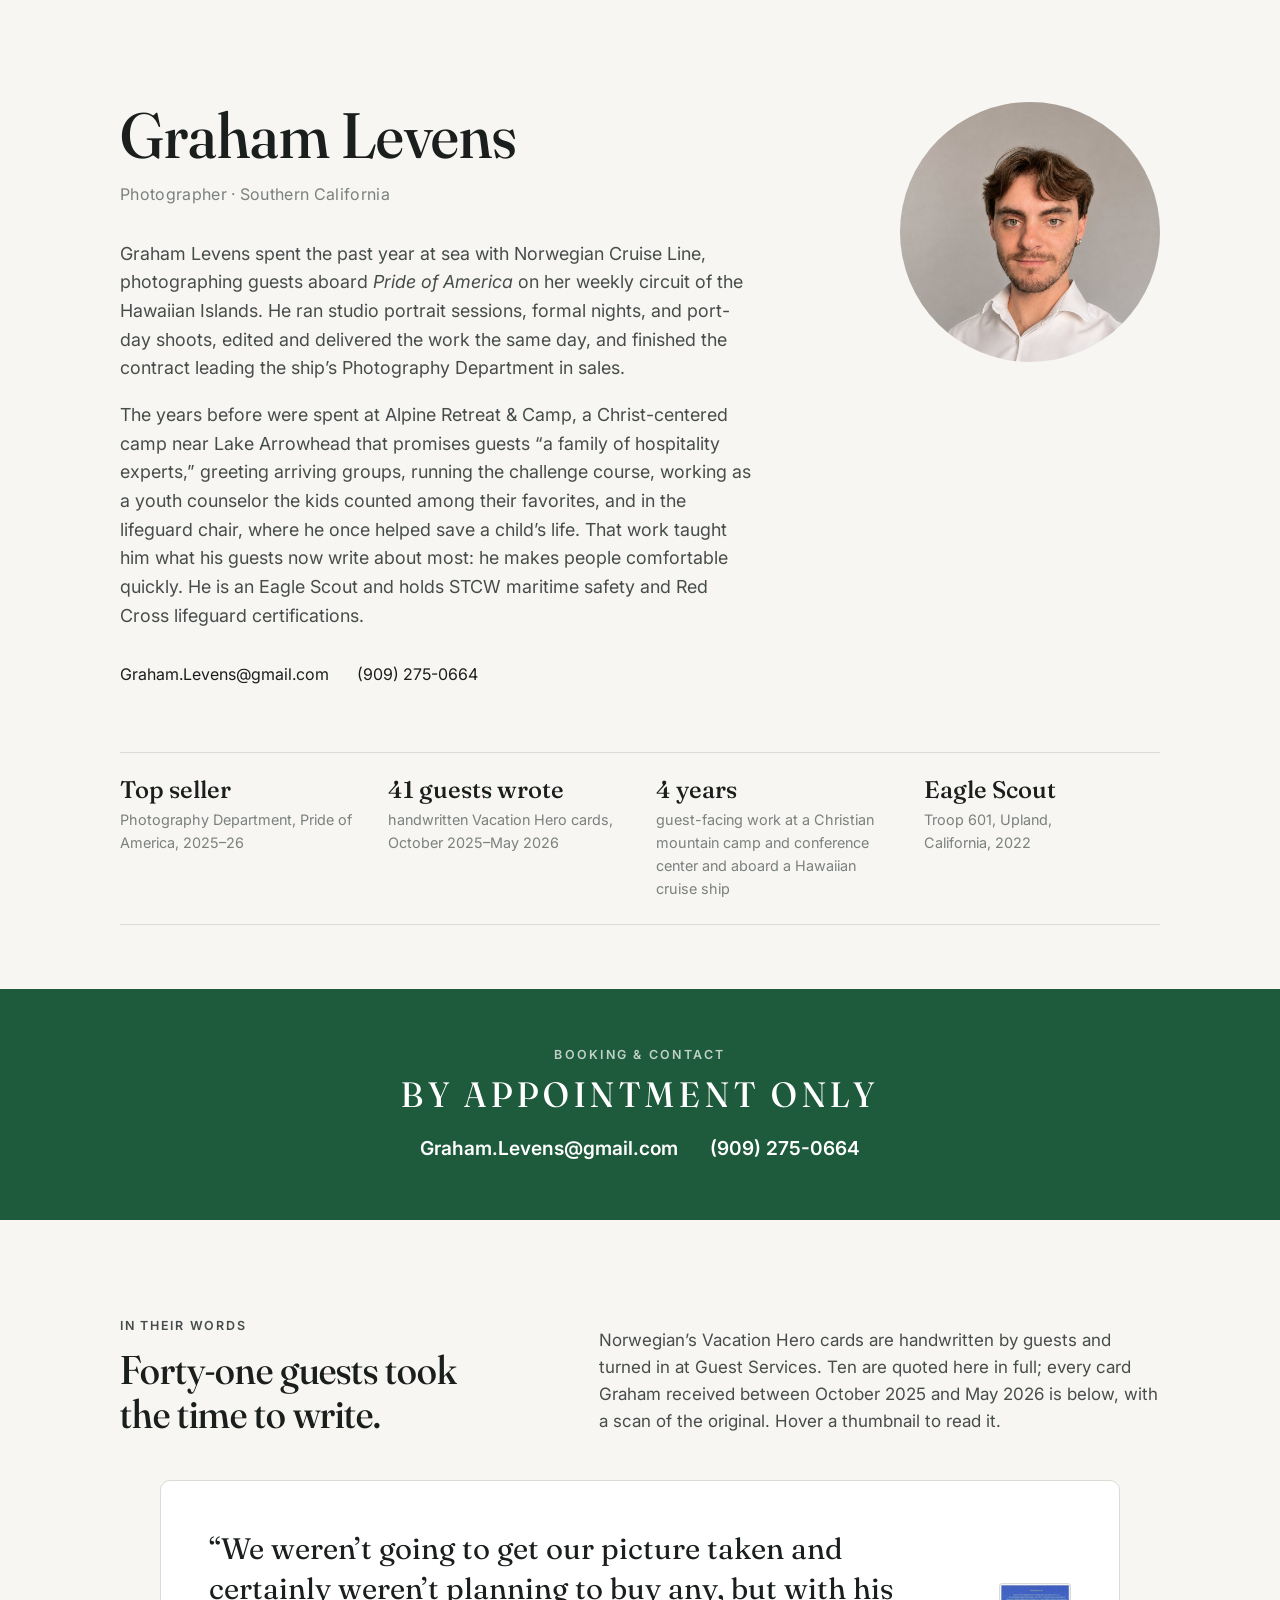
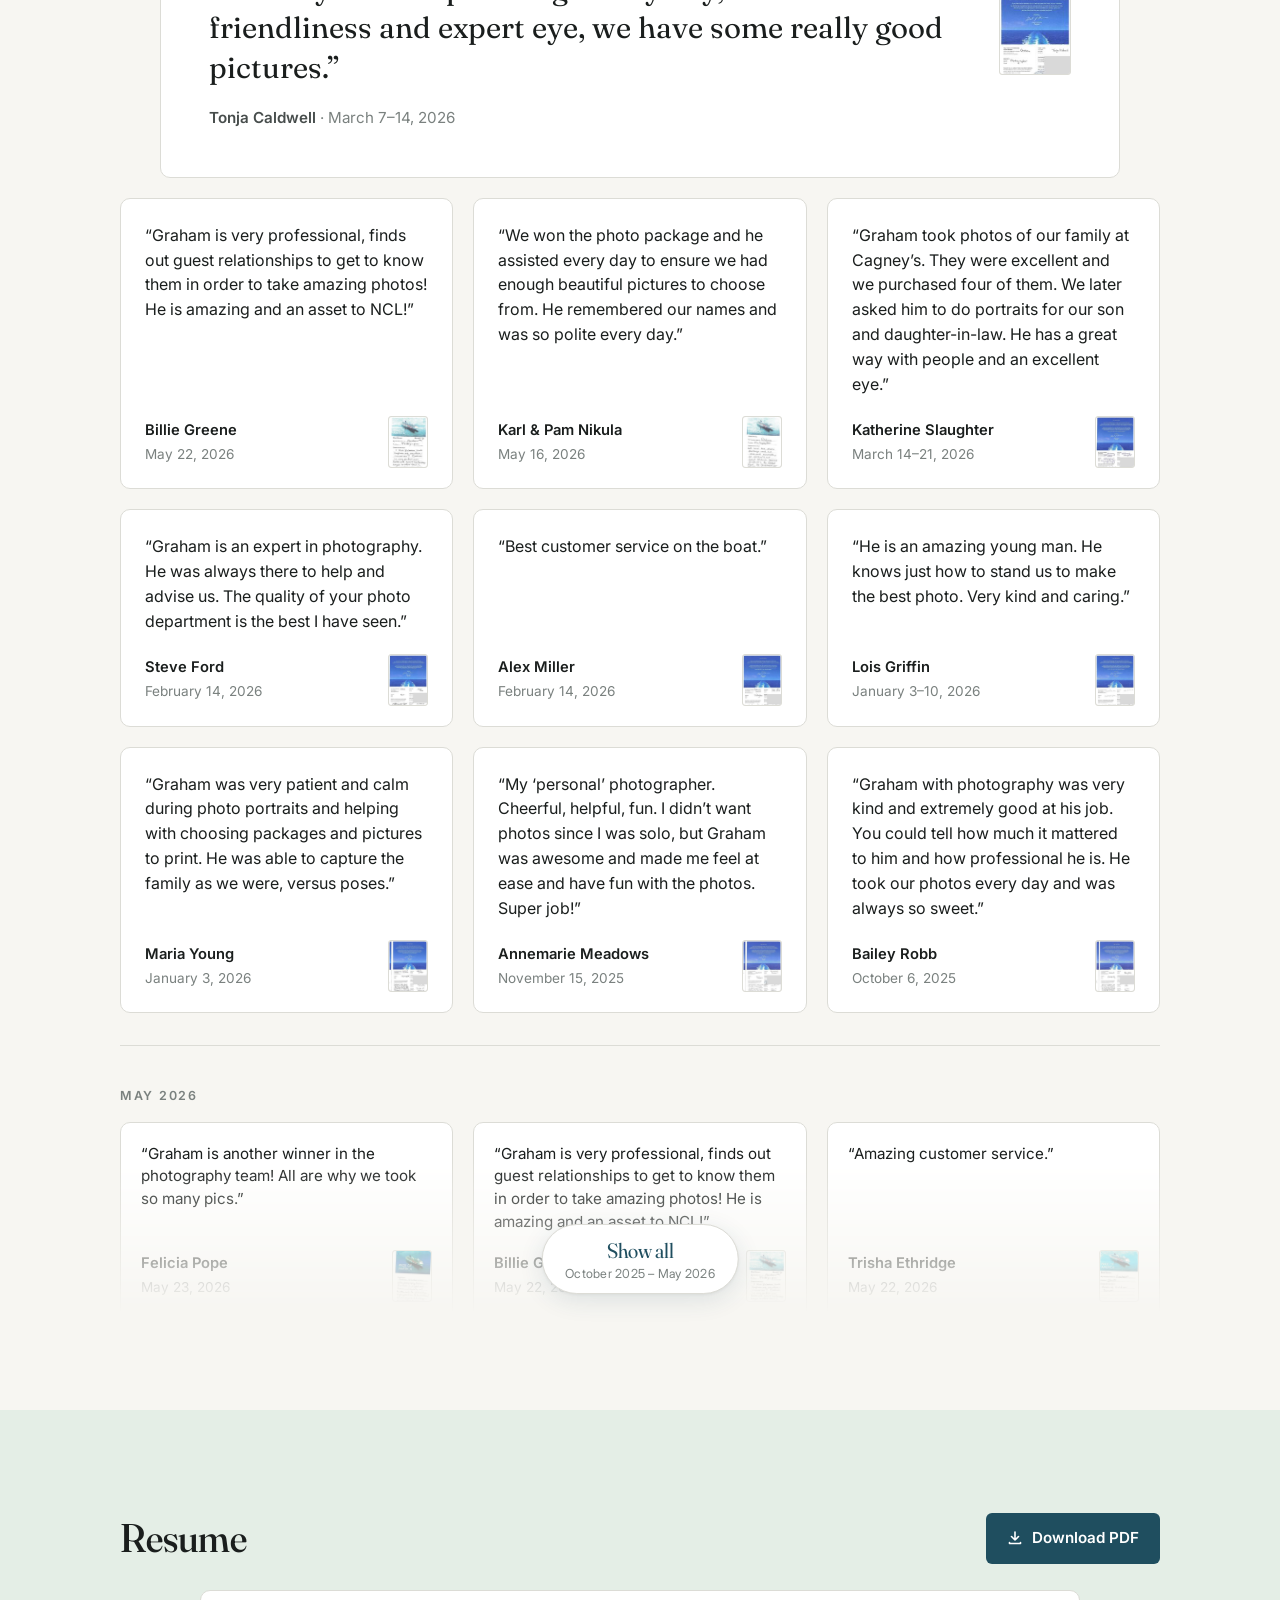
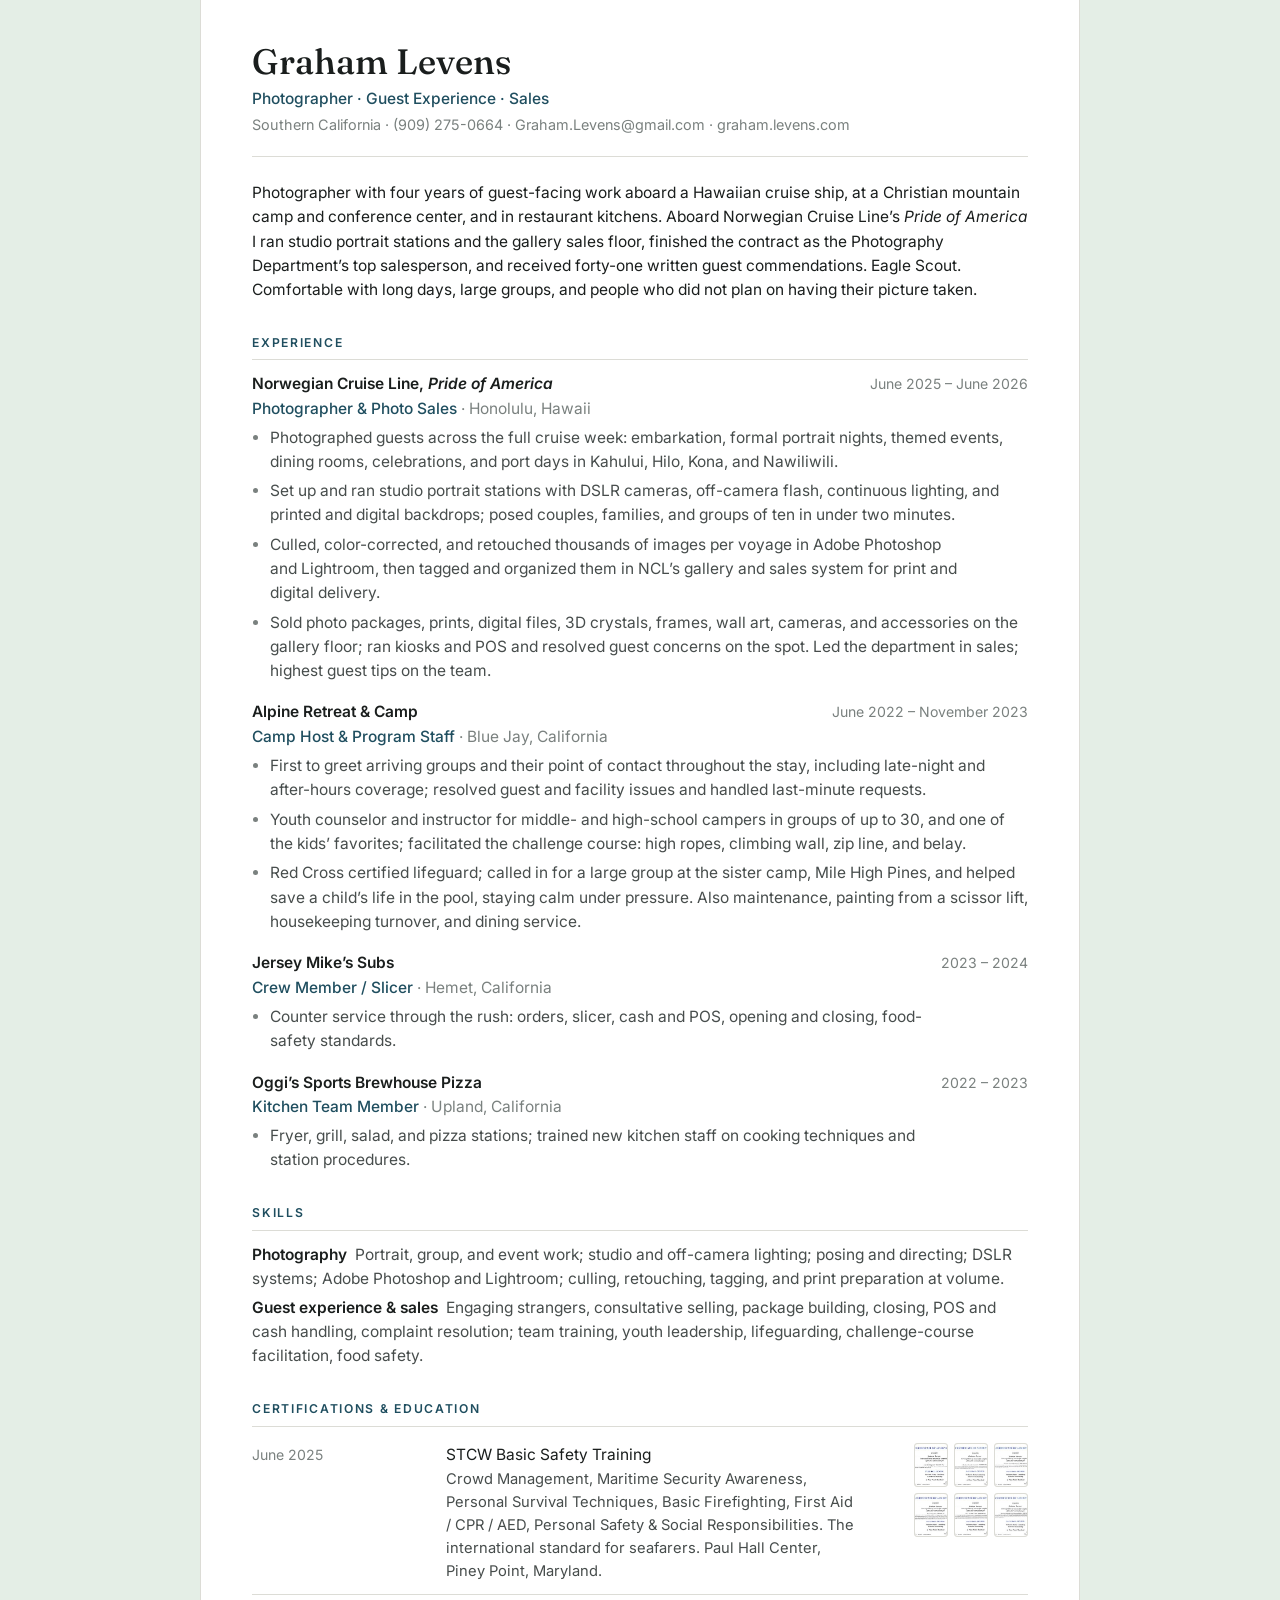
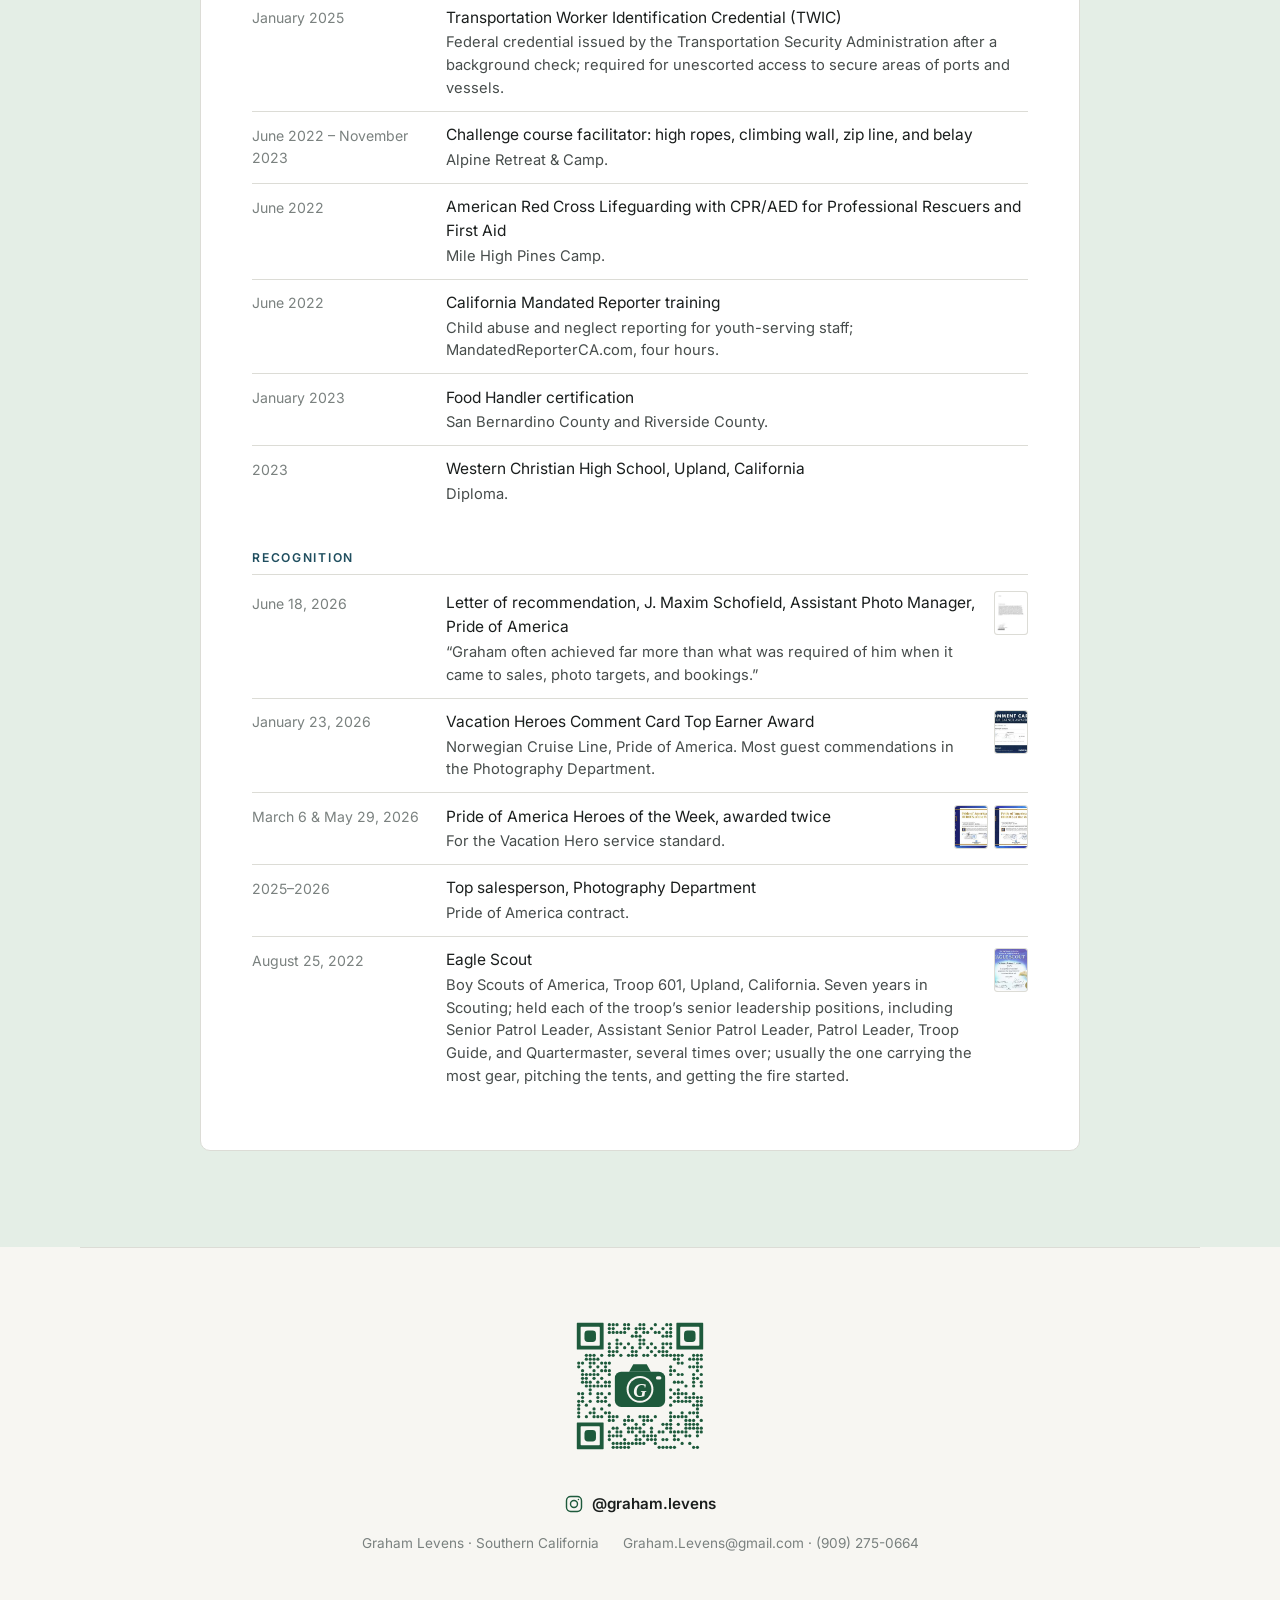
==== commit b457af31: "v11: green Booking & Contact band (By Appointment Only), footer QR + Instagram, round headshot Co-Au" ====
--- a/index.html
+++ b/index.html
@@ -36,7 +36,7 @@
     <p class="intro">The years before were spent at Alpine Retreat &amp; Camp, a Christ-centered camp near Lake Arrowhead that promises guests &ldquo;a family of hospitality experts,&rdquo; greeting arriving groups, running the challenge course, working as a youth counselor the kids counted among their favorites, and in the lifeguard chair, where he once helped save a child&rsquo;s life. That work taught him what his guests now write about most: he makes people comfortable quickly. He is an Eagle Scout and holds STCW maritime safety and Red Cross lifeguard certifications.</p>
     <p class="contact"><span>Graham.Levens@gmail.com</span><span>(909) 275-0664</span></p>
   </div>
-  <div class="photo" role="img" aria-label="Portrait to come"></div>
+  <img class="photo" src="/images/headshot.jpg" alt="Graham Levens" width="900" height="900">
 </header>
 
 <div class="wrap">
@@ -49,12 +49,10 @@
 </div>
 
 <!-- ============ BOOKING ============ -->
-<section class="cta" id="book" aria-label="Book Graham">
+<section class="cta" id="book" aria-label="Booking and contact">
   <div class="wrap cta__in">
-    <div>
-      <p class="kicker">Bookings</p>
-      <h2>Book Graham.</h2>
-    </div>
+    <p class="cta__kicker">Booking &amp; Contact</p>
+    <h2 class="cta__title">By Appointment Only</h2>
     <p class="cta__contact"><span>Graham.Levens@gmail.com</span><span>(909) 275-0664</span></p>
   </div>
 </section>
@@ -391,8 +389,9 @@
 </section>
 
 <footer class="wrap foot">
-  <span>Graham Levens &middot; Southern California</span>
-  <span>Graham.Levens@gmail.com &middot; (909) 275-0664</span>
+  <img class="foot__qr" src="/images/qr.svg" alt="QR code for graham.levens.com" width="180" height="180" loading="lazy">
+  <a class="foot__ig" href="https://www.instagram.com/graham.levens" rel="me noopener"><svg viewBox="0 0 24 24" width="20" height="20" aria-hidden="true" fill="none" stroke="currentColor" stroke-width="1.7" stroke-linecap="round" stroke-linejoin="round"><rect x="3" y="3" width="18" height="18" rx="5"/><circle cx="12" cy="12" r="4.2"/><circle cx="17.3" cy="6.7" r="0.9" fill="currentColor" stroke="none"/></svg><span>@graham.levens</span></a>
+  <p class="foot__lines"><span>Graham Levens &middot; Southern California</span><span>Graham.Levens@gmail.com &middot; (909) 275-0664</span></p>
 </footer>
 
 <script>
--- a/css/style.css
+++ b/css/style.css
@@ -13,6 +13,7 @@
   --muted: #7A817F;
   --accent: #1F4E5F;
   --accent-soft: #E4EEE6;
+  --green: #1E5A3C;
   --rule: #DCDCD6;
   --box: #E7E6E1;
   --serif: "Fraunces", Georgia, "Times New Roman", serif;
@@ -57,19 +58,21 @@
 .head .intro { font-size: clamp(1.05rem, 1.4vw, 1.2rem); line-height: 1.6; color: var(--ink-2); max-width: 58ch; }
 .head .intro + .intro { margin-top: 1rem; }
 .head .contact { margin-top: 2rem; color: var(--ink); font-size: 1rem; display: flex; flex-wrap: wrap; gap: 0.25rem 1.75rem; }
-.cta { background: var(--accent); color: var(--bg); margin-top: clamp(2.5rem, 6vw, 4rem); }
-.cta__in { padding-block: clamp(2rem, 4.5vw, 3.25rem); display: grid; gap: 1.25rem 3rem; align-items: center; }
-@media (min-width: 760px) { .cta__in { grid-template-columns: auto 1fr; } .cta__contact { justify-content: flex-end; text-align: right; } }
-.cta .kicker { color: rgba(247, 246, 242, 0.7); margin-bottom: 0.4rem; }
-.cta h2 { color: var(--bg); font-size: clamp(2rem, 4vw, 3rem); line-height: 1; margin: 0; }
-.cta__contact { margin: 0; display: flex; flex-wrap: wrap; gap: 0.35rem 2.25rem; font-family: var(--serif); font-size: clamp(1.15rem, 2vw, 1.5rem); font-variation-settings: "opsz" 144, "SOFT" 30; color: var(--bg); }
+.cta { background: var(--green); color: #fff; margin-top: clamp(2.5rem, 6vw, 4rem); text-align: center; }
+.cta__in { padding-block: clamp(2.25rem, 5vw, 3.5rem); display: grid; justify-items: center; gap: 0.6rem; }
+.cta__kicker { margin: 0; font-size: 0.78rem; letter-spacing: 0.18em; text-transform: uppercase; font-weight: 600; color: rgba(255,255,255,0.72); }
+.cta__title { margin: 0; color: #fff; font-family: var(--serif); font-weight: 500; font-size: clamp(1.5rem, 3vw, 2.2rem); letter-spacing: 0.14em; text-transform: uppercase; line-height: 1.15; font-variation-settings: "opsz" 144, "SOFT" 30; }
+.cta__contact { margin: 0.5rem 0 0; display: flex; flex-wrap: wrap; justify-content: center; gap: 0.4rem 2rem; font-family: var(--sans); font-weight: 600; font-size: clamp(1.05rem, 1.5vw, 1.2rem); color: #fff; }
 .cta__contact span { white-space: nowrap; }
+@media (max-width: 639px) { .cta__contact { flex-direction: column; gap: 0.4rem; } }
 .photo {
   width: 100%;
   max-width: 260px;
-  aspect-ratio: 4 / 5;
+  aspect-ratio: 1 / 1;
+  object-fit: cover;
+  border-radius: 50%;
+  display: block;
   background: var(--box);
-  border-radius: 6px;
 }
 @media (max-width: 759px) { .photo { max-width: 200px; } }
 
@@ -286,7 +289,12 @@
 .paper .skills strong { color: var(--ink); font-weight: 600; }
 
 /* ---------- Footer ---------- */
-.foot { padding: 2.5rem 0 3rem; color: var(--muted); font-size: 0.85rem; display: flex; flex-wrap: wrap; gap: 0.5rem 2rem; justify-content: space-between; }
+.foot { padding: 3rem 0 3.5rem; color: var(--muted); font-size: 0.85rem; display: flex; flex-direction: column; align-items: center; gap: 1rem; text-align: center; border-top: 1px solid var(--rule); margin-top: 0; }
+.foot__qr { width: 180px; height: 180px; display: block; }
+.foot__ig { display: inline-flex; align-items: center; gap: 0.45rem; color: var(--ink); text-decoration: none; font-weight: 600; font-size: 0.95rem; }
+.foot__ig:hover span { text-decoration: underline; text-underline-offset: 3px; }
+.foot__ig svg { color: var(--green); }
+.foot__lines { margin: 0; display: flex; flex-wrap: wrap; justify-content: center; gap: 0.25rem 1.5rem; }
 
 @media (prefers-reduced-motion: reduce) {
   html { scroll-behavior: auto; }
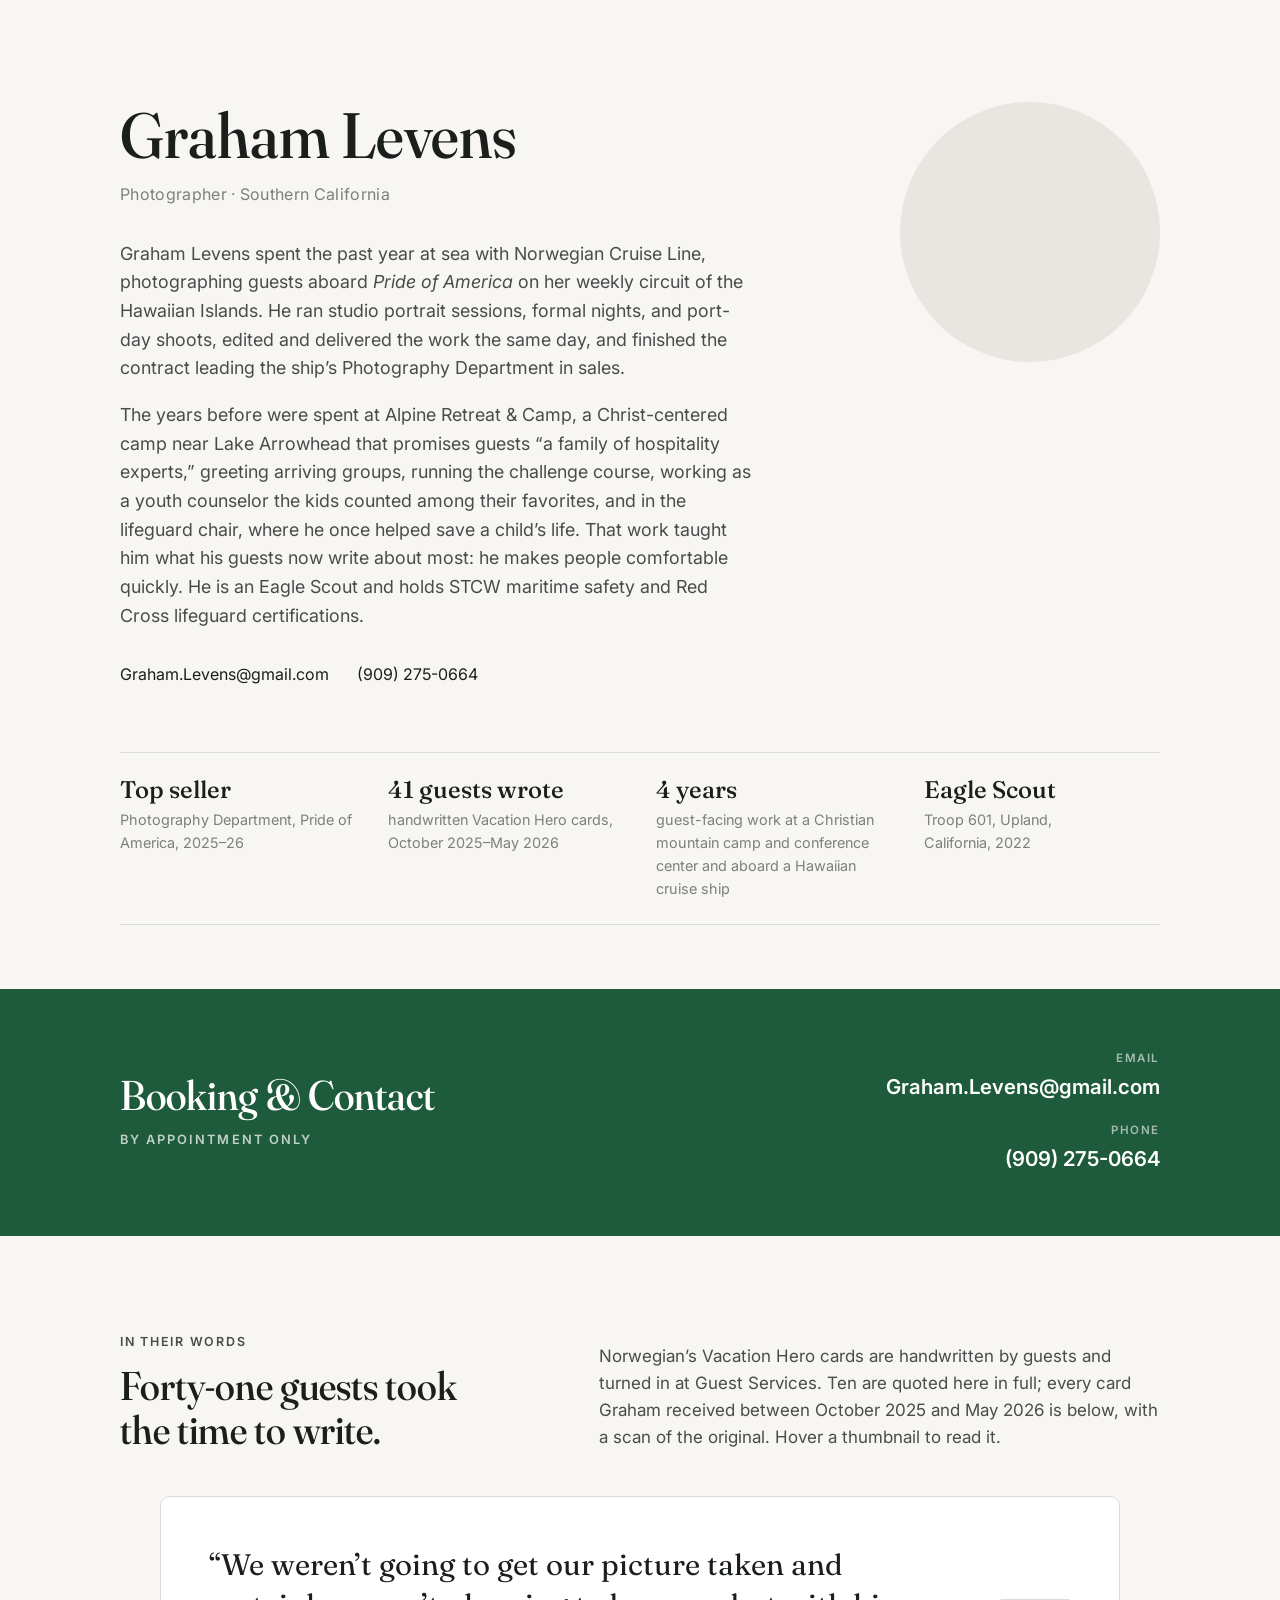
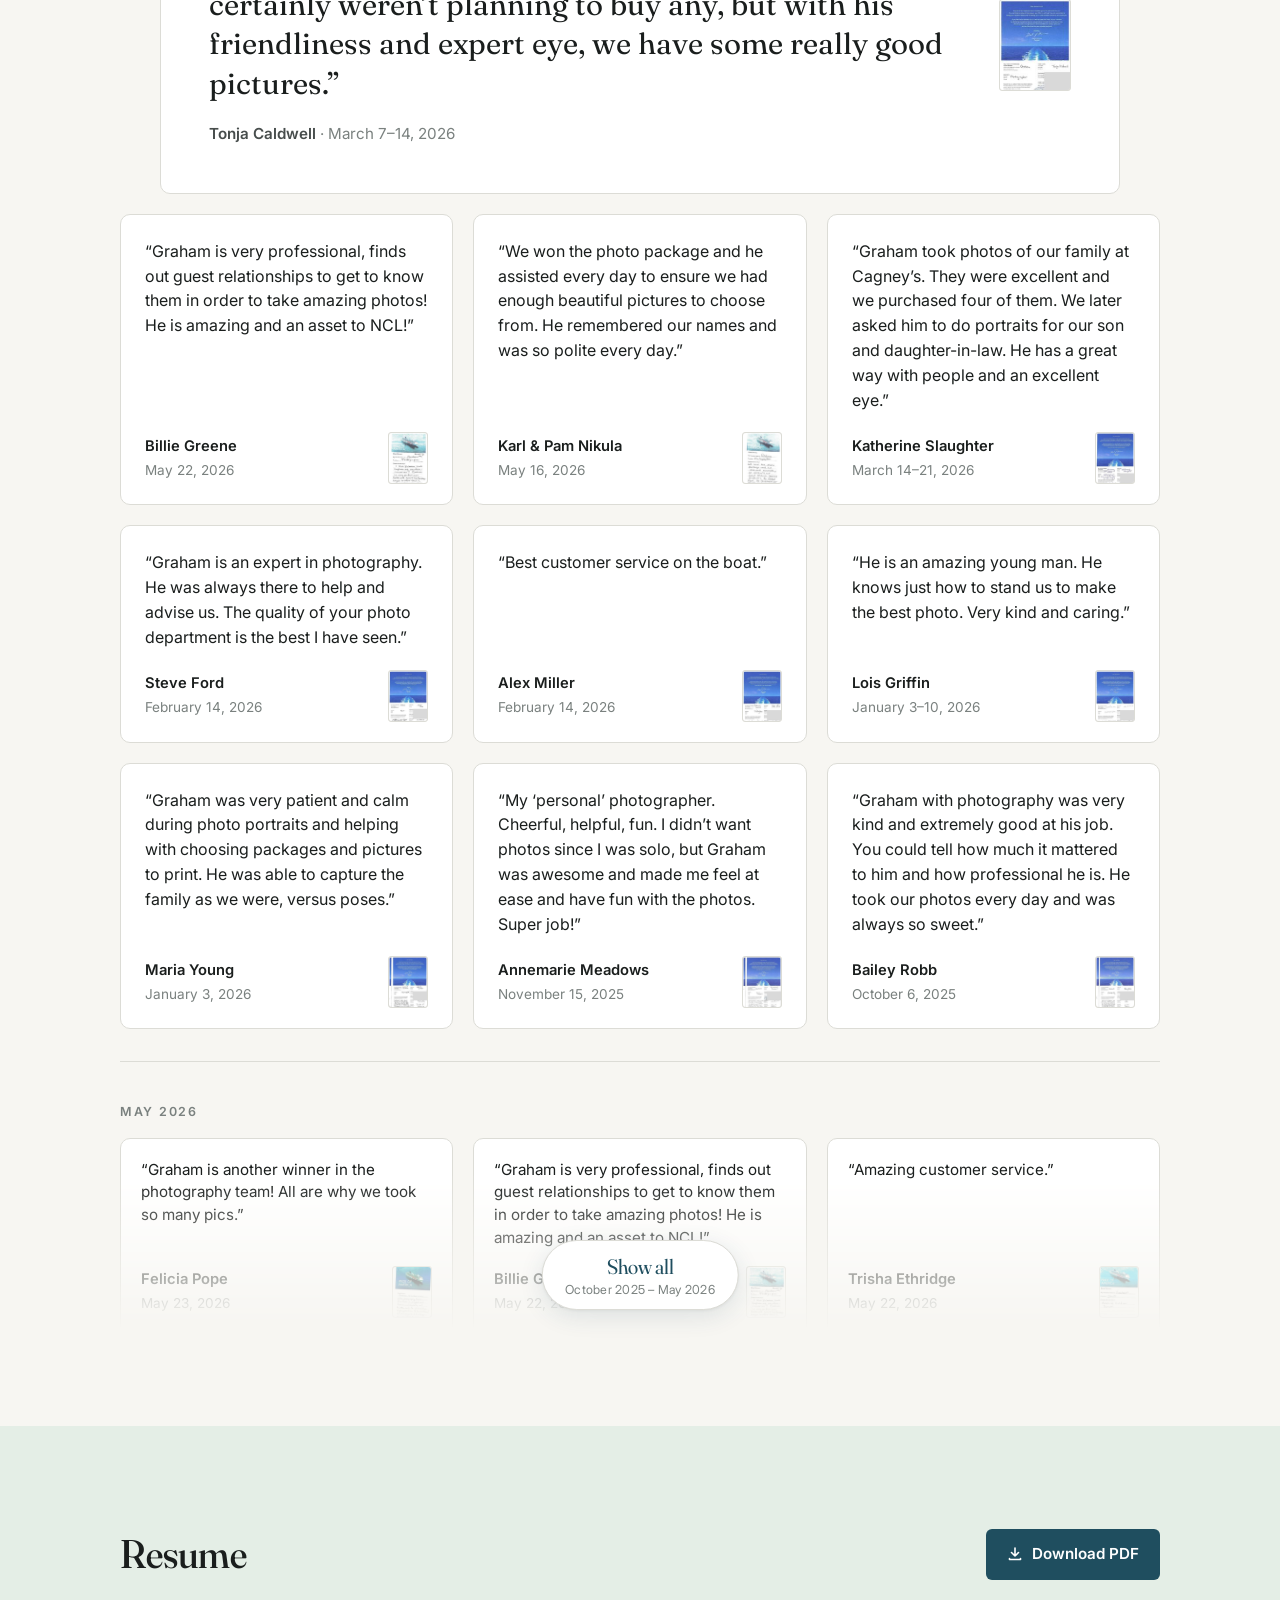
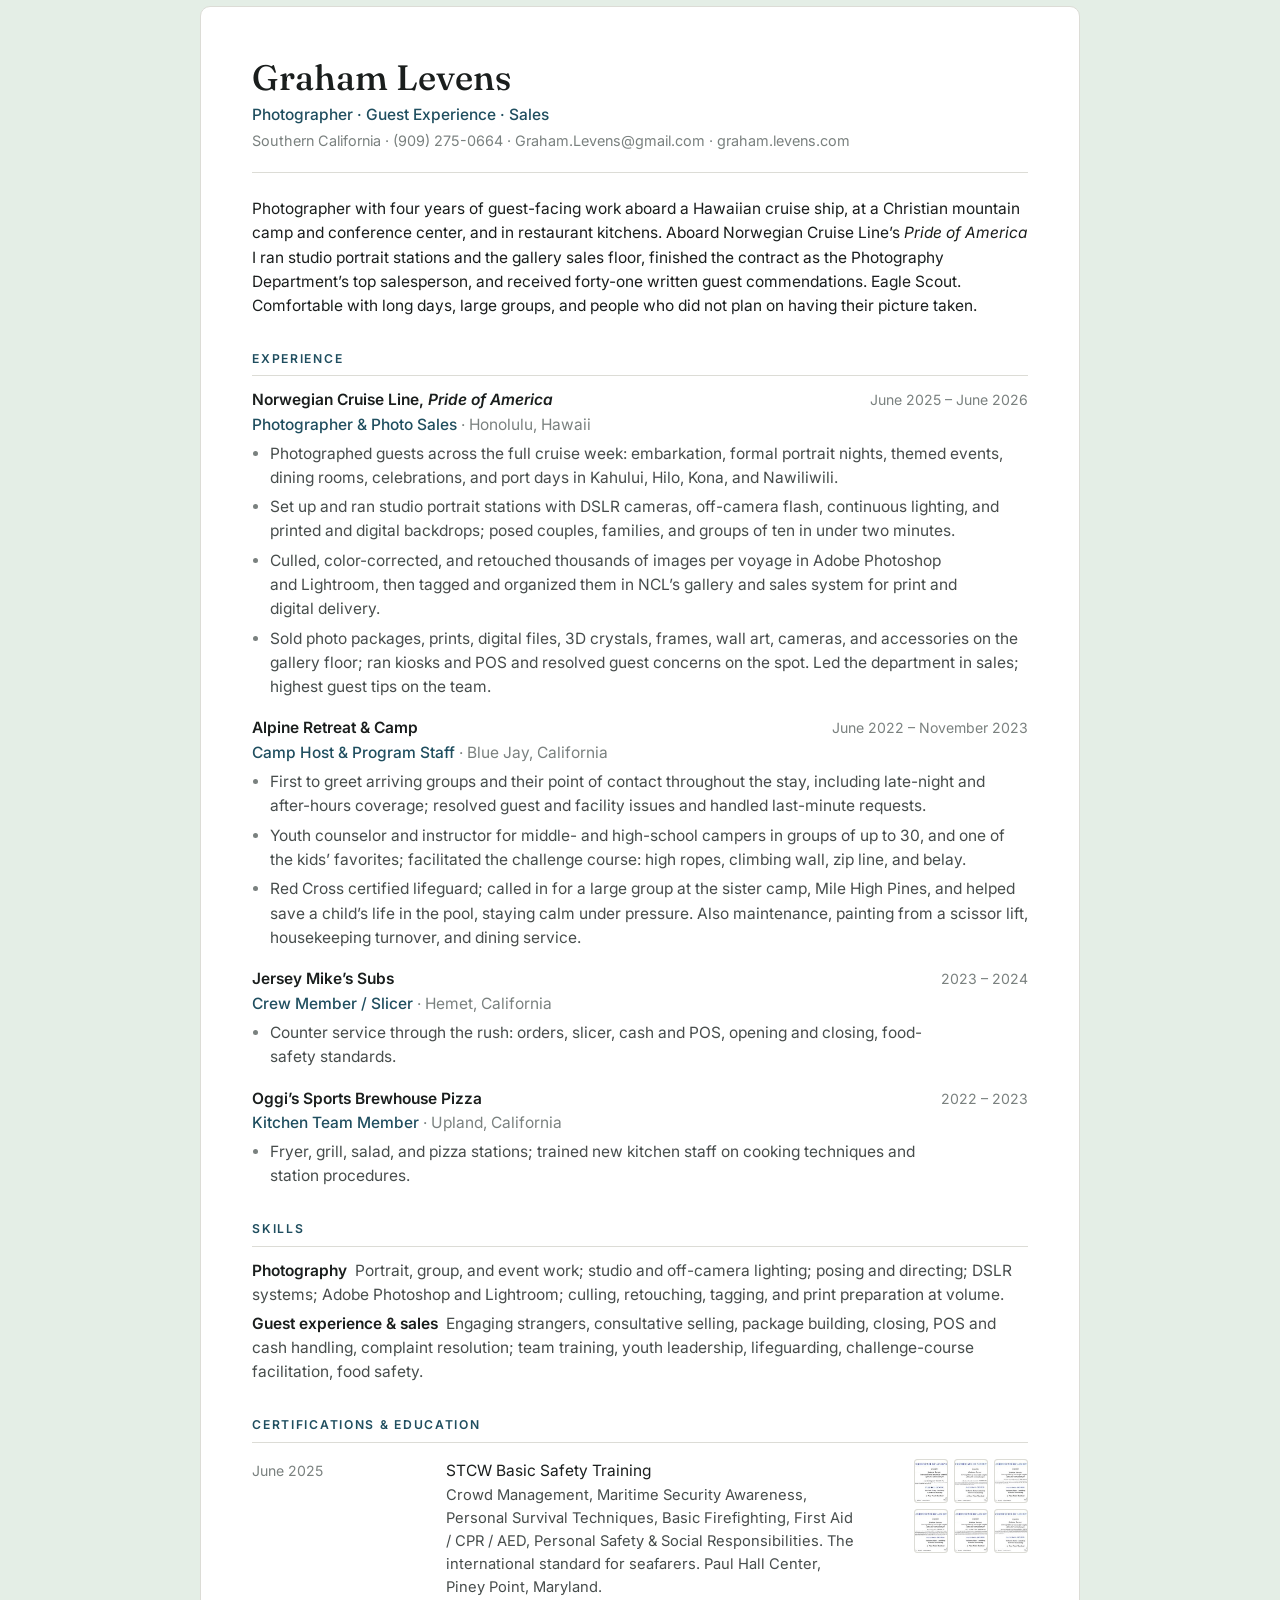
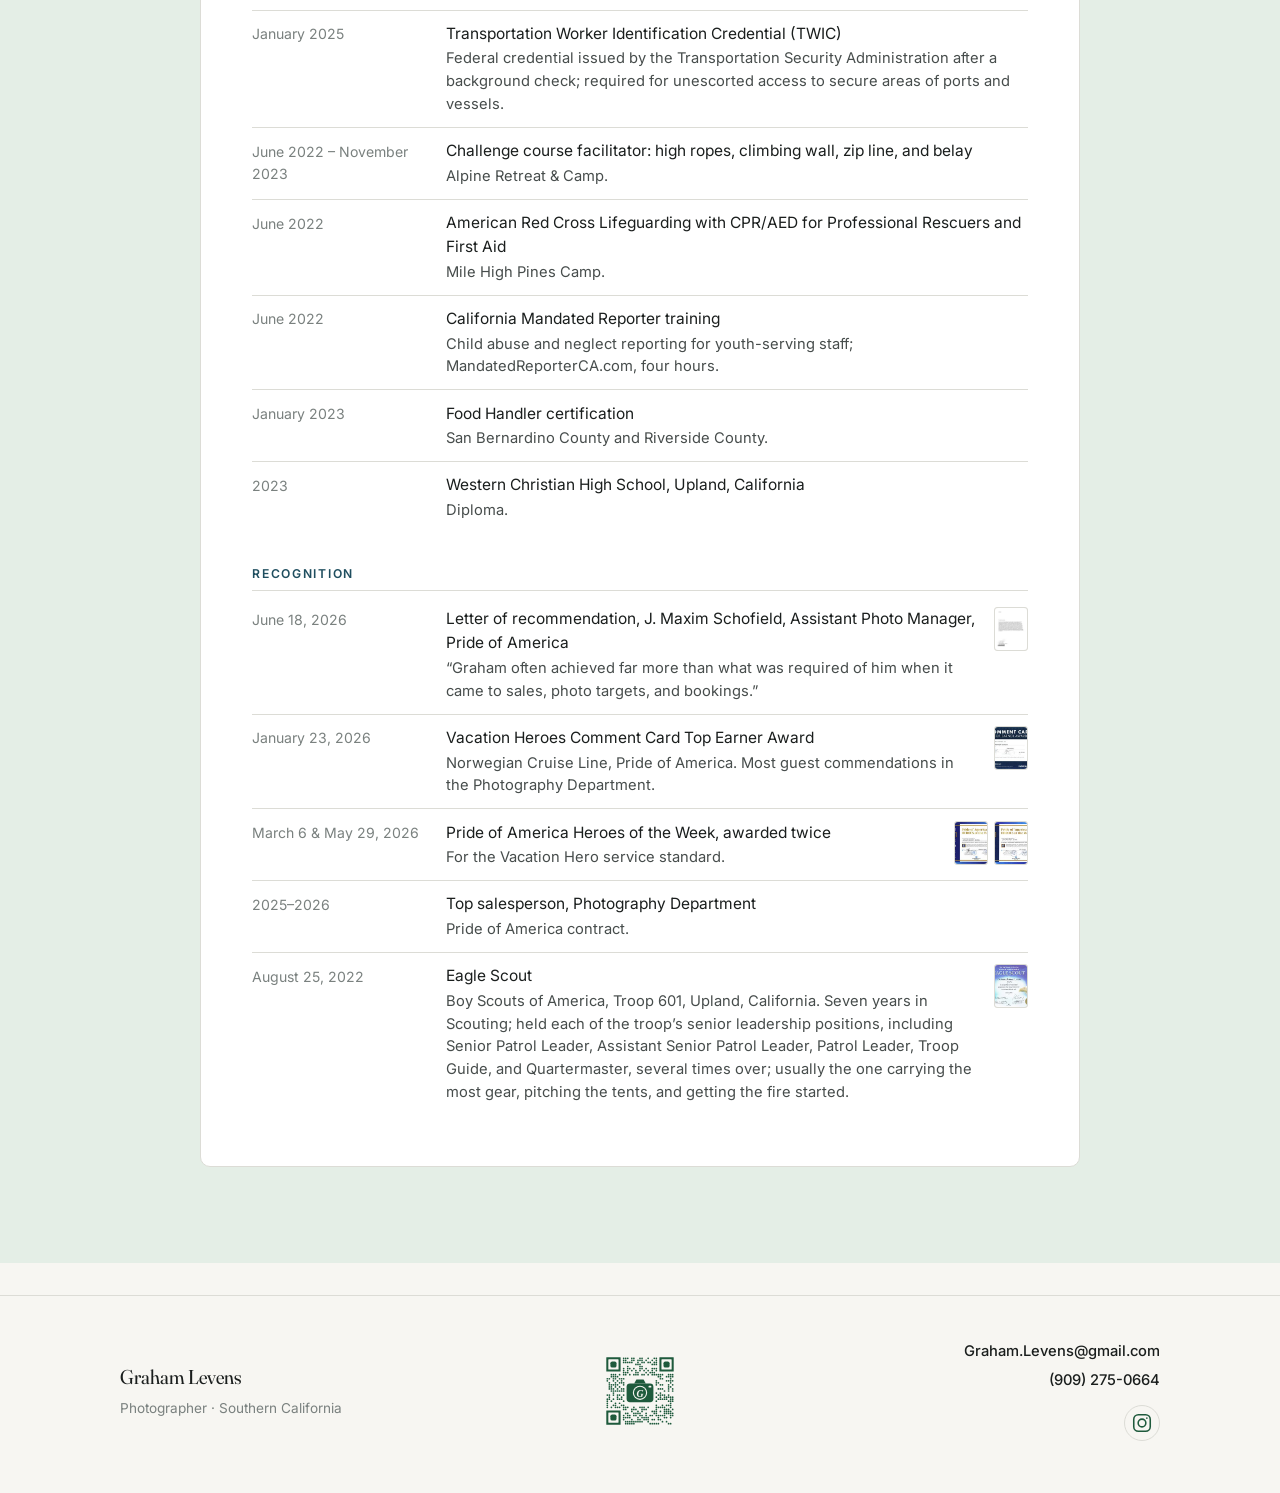
==== commit 4af046ba: "v12: remove headshot (grey circle), two-column Booking & Contact, three-column footer with small QR " ====
--- a/index.html
+++ b/index.html
@@ -36,7 +36,7 @@
     <p class="intro">The years before were spent at Alpine Retreat &amp; Camp, a Christ-centered camp near Lake Arrowhead that promises guests &ldquo;a family of hospitality experts,&rdquo; greeting arriving groups, running the challenge course, working as a youth counselor the kids counted among their favorites, and in the lifeguard chair, where he once helped save a child&rsquo;s life. That work taught him what his guests now write about most: he makes people comfortable quickly. He is an Eagle Scout and holds STCW maritime safety and Red Cross lifeguard certifications.</p>
     <p class="contact"><span>Graham.Levens@gmail.com</span><span>(909) 275-0664</span></p>
   </div>
-  <img class="photo" src="/images/headshot.jpg" alt="Graham Levens" width="900" height="900">
+  <div class="photo" role="img" aria-label="Portrait to come"></div>
 </header>
 
 <div class="wrap">
@@ -51,9 +51,14 @@
 <!-- ============ BOOKING ============ -->
 <section class="cta" id="book" aria-label="Booking and contact">
   <div class="wrap cta__in">
-    <p class="cta__kicker">Booking &amp; Contact</p>
-    <h2 class="cta__title">By Appointment Only</h2>
-    <p class="cta__contact"><span>Graham.Levens@gmail.com</span><span>(909) 275-0664</span></p>
+    <div class="cta__lead">
+      <h2>Booking &amp; Contact</h2>
+      <p class="cta__note">By appointment only</p>
+    </div>
+    <dl class="cta__details">
+      <div><dt>Email</dt><dd>Graham.Levens@gmail.com</dd></div>
+      <div><dt>Phone</dt><dd>(909) 275-0664</dd></div>
+    </dl>
   </div>
 </section>
 
@@ -388,10 +393,19 @@
   </div>
 </section>
 
-<footer class="wrap foot">
-  <img class="foot__qr" src="/images/qr.svg" alt="QR code for graham.levens.com" width="180" height="180" loading="lazy">
-  <a class="foot__ig" href="https://www.instagram.com/graham.levens" rel="me noopener"><svg viewBox="0 0 24 24" width="20" height="20" aria-hidden="true" fill="none" stroke="currentColor" stroke-width="1.7" stroke-linecap="round" stroke-linejoin="round"><rect x="3" y="3" width="18" height="18" rx="5"/><circle cx="12" cy="12" r="4.2"/><circle cx="17.3" cy="6.7" r="0.9" fill="currentColor" stroke="none"/></svg><span>@graham.levens</span></a>
-  <p class="foot__lines"><span>Graham Levens &middot; Southern California</span><span>Graham.Levens@gmail.com &middot; (909) 275-0664</span></p>
+<footer class="foot">
+  <div class="wrap foot__in">
+    <div class="foot__who">
+      <p class="foot__name">Graham Levens</p>
+      <p class="foot__role">Photographer &middot; Southern California</p>
+    </div>
+    <img class="foot__qr" src="/images/qr.svg" alt="QR code for graham.levens.com" width="96" height="96" loading="lazy">
+    <div class="foot__reach">
+      <p>Graham.Levens@gmail.com</p>
+      <p>(909) 275-0664</p>
+      <a class="foot__ig" href="https://www.instagram.com/graham.levens" rel="me noopener" aria-label="Graham Levens on Instagram"><svg viewBox="0 0 24 24" width="22" height="22" aria-hidden="true" fill="none" stroke="currentColor" stroke-width="1.7" stroke-linecap="round" stroke-linejoin="round"><rect x="3" y="3" width="18" height="18" rx="5"/><circle cx="12" cy="12" r="4.2"/><circle cx="17.3" cy="6.7" r="0.9" fill="currentColor" stroke="none"/></svg></a>
+    </div>
+  </div>
 </footer>
 
 <script>
--- a/css/style.css
+++ b/css/style.css
@@ -58,13 +58,16 @@
 .head .intro { font-size: clamp(1.05rem, 1.4vw, 1.2rem); line-height: 1.6; color: var(--ink-2); max-width: 58ch; }
 .head .intro + .intro { margin-top: 1rem; }
 .head .contact { margin-top: 2rem; color: var(--ink); font-size: 1rem; display: flex; flex-wrap: wrap; gap: 0.25rem 1.75rem; }
-.cta { background: var(--green); color: #fff; margin-top: clamp(2.5rem, 6vw, 4rem); text-align: center; }
-.cta__in { padding-block: clamp(2.25rem, 5vw, 3.5rem); display: grid; justify-items: center; gap: 0.6rem; }
-.cta__kicker { margin: 0; font-size: 0.78rem; letter-spacing: 0.18em; text-transform: uppercase; font-weight: 600; color: rgba(255,255,255,0.72); }
-.cta__title { margin: 0; color: #fff; font-family: var(--serif); font-weight: 500; font-size: clamp(1.5rem, 3vw, 2.2rem); letter-spacing: 0.14em; text-transform: uppercase; line-height: 1.15; font-variation-settings: "opsz" 144, "SOFT" 30; }
-.cta__contact { margin: 0.5rem 0 0; display: flex; flex-wrap: wrap; justify-content: center; gap: 0.4rem 2rem; font-family: var(--sans); font-weight: 600; font-size: clamp(1.05rem, 1.5vw, 1.2rem); color: #fff; }
-.cta__contact span { white-space: nowrap; }
-@media (max-width: 639px) { .cta__contact { flex-direction: column; gap: 0.4rem; } }
+.cta { background: var(--green); color: #fff; margin-top: clamp(2.5rem, 6vw, 4rem); }
+.cta__in { padding-block: clamp(2.5rem, 5vw, 3.75rem); display: grid; gap: 2rem 4rem; align-items: center; }
+@media (min-width: 760px) { .cta__in { grid-template-columns: 1fr auto; } }
+.cta h2 { color: #fff; font-size: clamp(1.9rem, 3.5vw, 2.6rem); line-height: 1.05; margin: 0; }
+.cta__note { margin: 0.75rem 0 0; font-size: 0.8rem; letter-spacing: 0.16em; text-transform: uppercase; font-weight: 600; color: rgba(255,255,255,0.72); }
+.cta__details { margin: 0; display: grid; gap: 1.1rem; }
+.cta__details div { display: grid; gap: 0.2rem; }
+.cta__details dt { font-size: 0.72rem; letter-spacing: 0.14em; text-transform: uppercase; font-weight: 600; color: rgba(255,255,255,0.6); }
+.cta__details dd { margin: 0; font-family: var(--sans); font-weight: 600; font-size: clamp(1.1rem, 1.6vw, 1.35rem); color: #fff; white-space: nowrap; }
+@media (min-width: 760px) { .cta__details { text-align: right; } }
 .photo {
   width: 100%;
   max-width: 260px;
@@ -289,12 +292,21 @@
 .paper .skills strong { color: var(--ink); font-weight: 600; }
 
 /* ---------- Footer ---------- */
-.foot { padding: 3rem 0 3.5rem; color: var(--muted); font-size: 0.85rem; display: flex; flex-direction: column; align-items: center; gap: 1rem; text-align: center; border-top: 1px solid var(--rule); margin-top: 0; }
-.foot__qr { width: 180px; height: 180px; display: block; }
-.foot__ig { display: inline-flex; align-items: center; gap: 0.45rem; color: var(--ink); text-decoration: none; font-weight: 600; font-size: 0.95rem; }
-.foot__ig:hover span { text-decoration: underline; text-underline-offset: 3px; }
-.foot__ig svg { color: var(--green); }
-.foot__lines { margin: 0; display: flex; flex-wrap: wrap; justify-content: center; gap: 0.25rem 1.5rem; }
+.foot { border-top: 1px solid var(--rule); margin-top: clamp(1rem, 3vw, 2rem); }
+.foot__in { padding-block: 2.75rem 3.25rem; display: grid; gap: 2rem; justify-items: center; text-align: center; align-items: center; }
+@media (min-width: 760px) {
+  .foot__in { grid-template-columns: 1fr auto 1fr; text-align: left; justify-items: stretch; }
+  .foot__reach { text-align: right; }
+  .foot__reach .foot__ig { margin-left: auto; }
+}
+.foot p { margin: 0; }
+.foot__name { font-family: var(--serif); font-size: 1.25rem; color: var(--ink); font-variation-settings: "opsz" 144, "SOFT" 30; }
+.foot__role { margin-top: 0.3rem !important; color: var(--muted); font-size: 0.85rem; }
+.foot__qr { width: 96px; height: 96px; display: block; }
+.foot__reach { display: grid; gap: 0.3rem; color: var(--ink); font-size: 0.92rem; font-weight: 500; }
+.foot__ig { display: inline-flex; width: 36px; height: 36px; align-items: center; justify-content: center; margin-top: 0.5rem; color: var(--green); border: 1px solid var(--rule); border-radius: 50%; }
+.foot__ig:hover { background: var(--accent-soft); }
+@media (max-width: 759px) { .foot__reach .foot__ig { margin-inline: auto; } }
 
 @media (prefers-reduced-motion: reduce) {
   html { scroll-behavior: auto; }
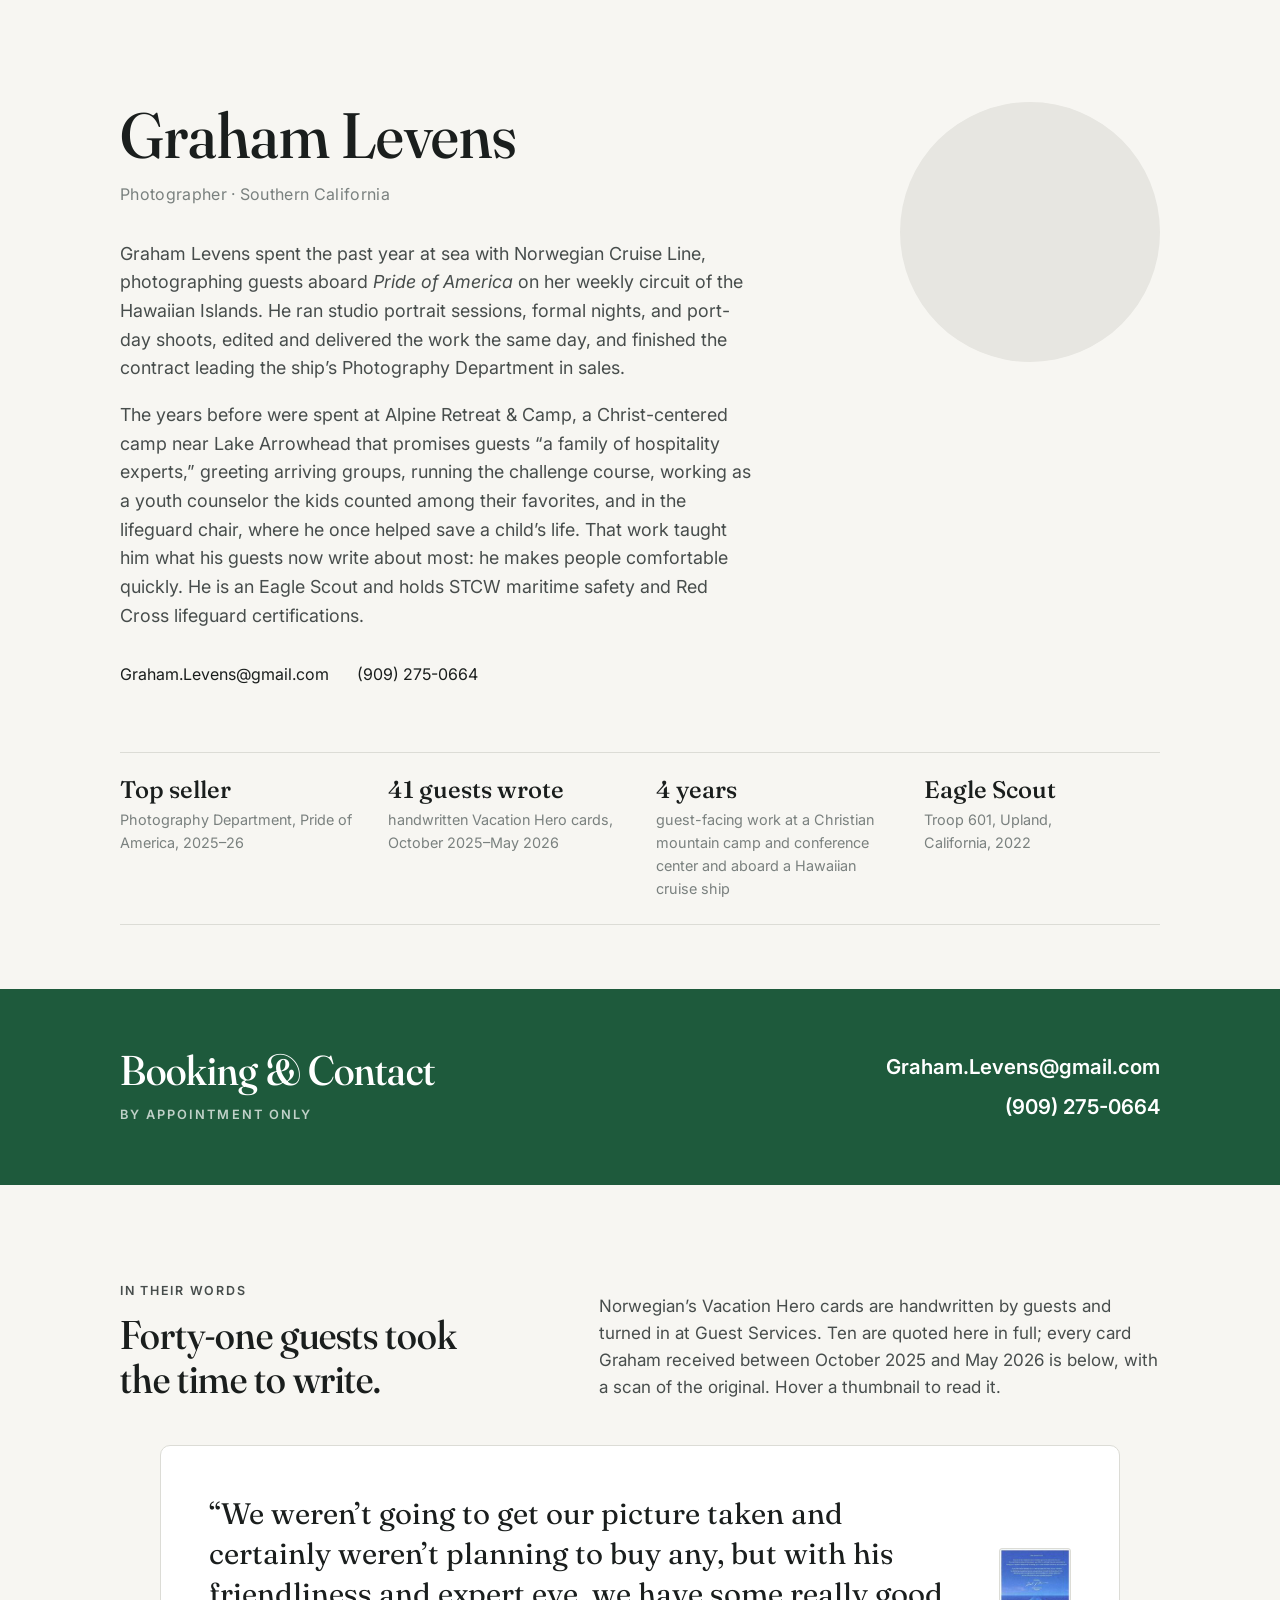
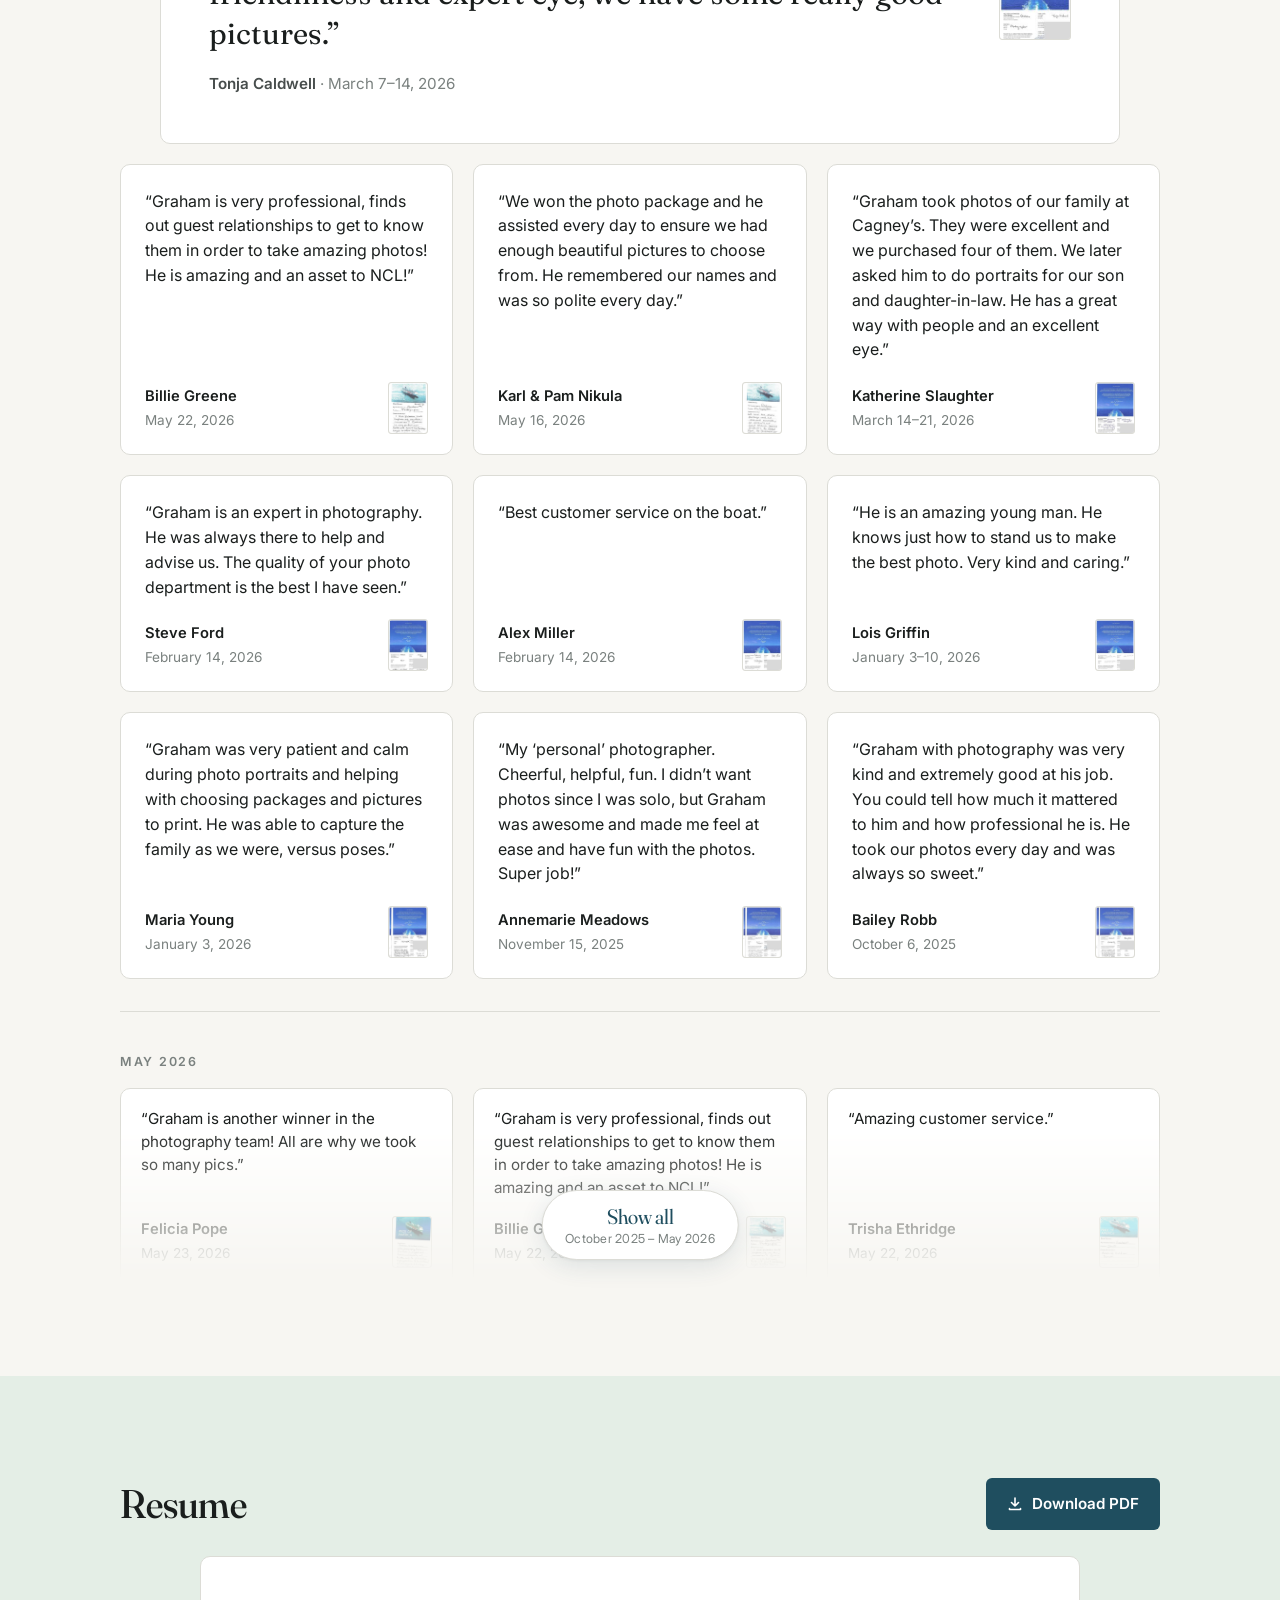
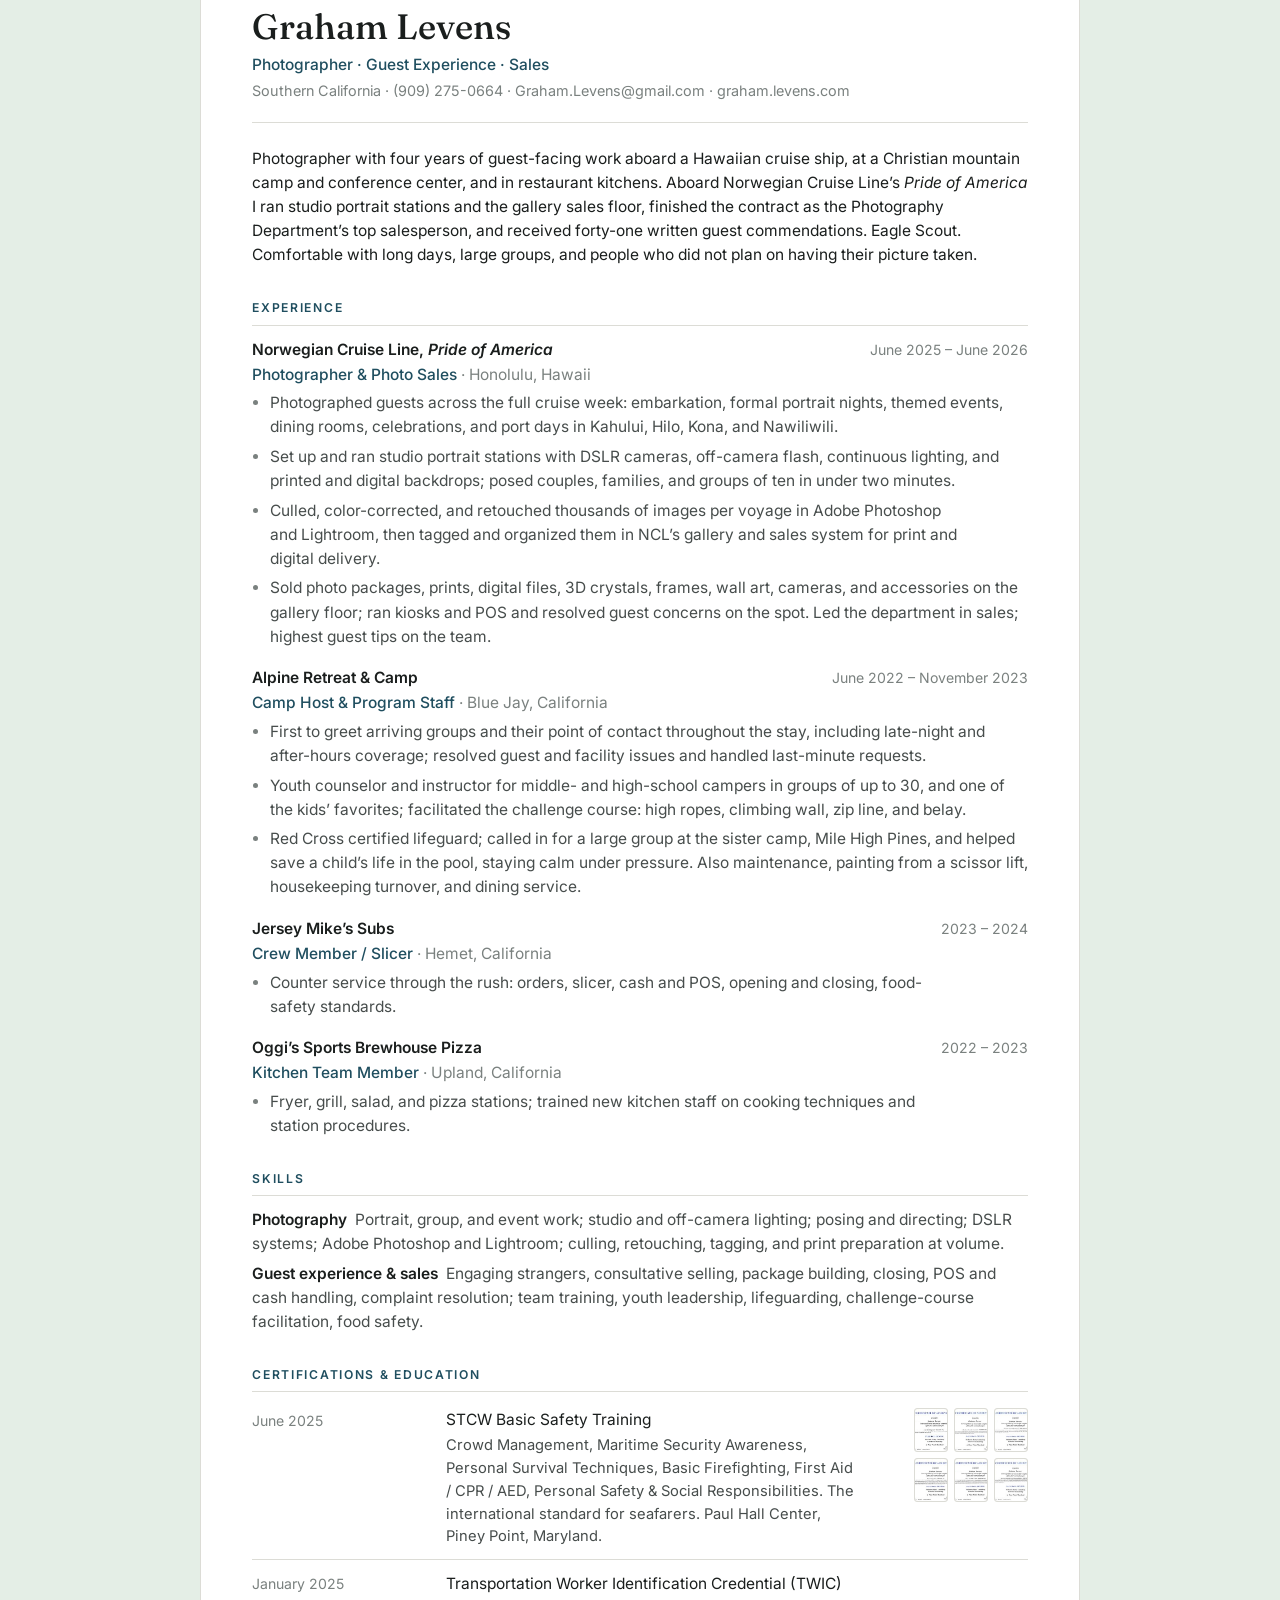
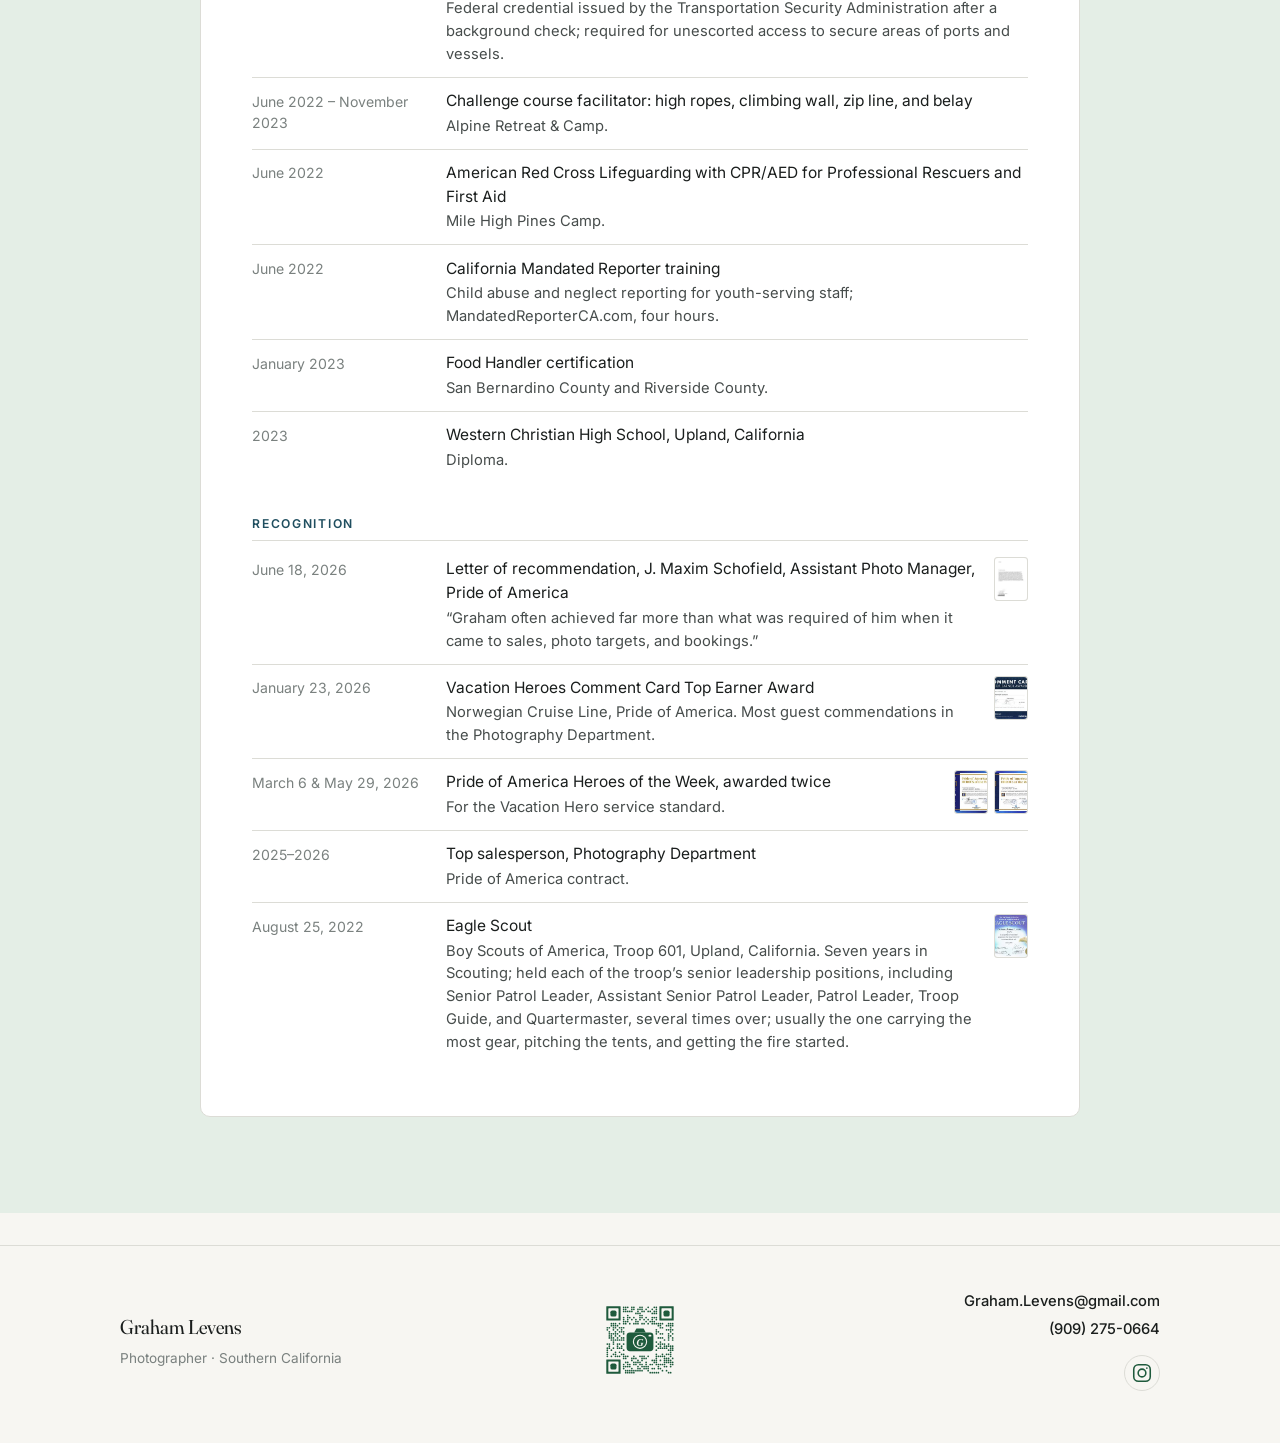
==== commit b7f5d64b: "v13: CTA without Email/Phone labels; footer name left, QR centred, contact + Instagram right; CSS ca" ====
--- a/index.html
+++ b/index.html
@@ -13,7 +13,7 @@
   <link rel="preconnect" href="https://fonts.googleapis.com">
   <link rel="preconnect" href="https://fonts.gstatic.com" crossorigin>
   <link href="https://fonts.googleapis.com/css2?family=Fraunces:opsz,wght@9..144,400;9..144,500&family=Inter:wght@400;500;600&display=swap" rel="stylesheet">
-  <link rel="stylesheet" href="/css/style.css">
+  <link rel="stylesheet" href="/css/style.css?v=13">
   <script type="application/ld+json">
   {
     "@context": "https://schema.org",
@@ -55,10 +55,7 @@
       <h2>Booking &amp; Contact</h2>
       <p class="cta__note">By appointment only</p>
     </div>
-    <dl class="cta__details">
-      <div><dt>Email</dt><dd>Graham.Levens@gmail.com</dd></div>
-      <div><dt>Phone</dt><dd>(909) 275-0664</dd></div>
-    </dl>
+    <p class="cta__details"><span>Graham.Levens@gmail.com</span><span>(909) 275-0664</span></p>
   </div>
 </section>
 
--- a/css/style.css
+++ b/css/style.css
@@ -63,10 +63,8 @@
 @media (min-width: 760px) { .cta__in { grid-template-columns: 1fr auto; } }
 .cta h2 { color: #fff; font-size: clamp(1.9rem, 3.5vw, 2.6rem); line-height: 1.05; margin: 0; }
 .cta__note { margin: 0.75rem 0 0; font-size: 0.8rem; letter-spacing: 0.16em; text-transform: uppercase; font-weight: 600; color: rgba(255,255,255,0.72); }
-.cta__details { margin: 0; display: grid; gap: 1.1rem; }
-.cta__details div { display: grid; gap: 0.2rem; }
-.cta__details dt { font-size: 0.72rem; letter-spacing: 0.14em; text-transform: uppercase; font-weight: 600; color: rgba(255,255,255,0.6); }
-.cta__details dd { margin: 0; font-family: var(--sans); font-weight: 600; font-size: clamp(1.1rem, 1.6vw, 1.35rem); color: #fff; white-space: nowrap; }
+.cta__details { margin: 0; display: grid; gap: 0.5rem; font-family: var(--sans); font-weight: 600; font-size: clamp(1.1rem, 1.6vw, 1.35rem); color: #fff; }
+.cta__details span { white-space: nowrap; }
 @media (min-width: 760px) { .cta__details { text-align: right; } }
 .photo {
   width: 100%;
@@ -293,20 +291,20 @@
 
 /* ---------- Footer ---------- */
 .foot { border-top: 1px solid var(--rule); margin-top: clamp(1rem, 3vw, 2rem); }
-.foot__in { padding-block: 2.75rem 3.25rem; display: grid; gap: 2rem; justify-items: center; text-align: center; align-items: center; }
-@media (min-width: 760px) {
-  .foot__in { grid-template-columns: 1fr auto 1fr; text-align: left; justify-items: stretch; }
-  .foot__reach { text-align: right; }
-  .foot__reach .foot__ig { margin-left: auto; }
-}
+.foot__in { padding-block: 2.75rem 3.25rem; display: grid; grid-template-columns: 1fr auto 1fr; gap: 1.5rem; align-items: center; }
 .foot p { margin: 0; }
+.foot__who { text-align: left; }
 .foot__name { font-family: var(--serif); font-size: 1.25rem; color: var(--ink); font-variation-settings: "opsz" 144, "SOFT" 30; }
 .foot__role { margin-top: 0.3rem !important; color: var(--muted); font-size: 0.85rem; }
-.foot__qr { width: 96px; height: 96px; display: block; }
-.foot__reach { display: grid; gap: 0.3rem; color: var(--ink); font-size: 0.92rem; font-weight: 500; }
+.foot__qr { width: 96px; height: 96px; display: block; justify-self: center; }
+.foot__reach { display: grid; gap: 0.3rem; justify-items: end; text-align: right; color: var(--ink); font-size: 0.92rem; font-weight: 500; }
 .foot__ig { display: inline-flex; width: 36px; height: 36px; align-items: center; justify-content: center; margin-top: 0.5rem; color: var(--green); border: 1px solid var(--rule); border-radius: 50%; }
 .foot__ig:hover { background: var(--accent-soft); }
-@media (max-width: 759px) { .foot__reach .foot__ig { margin-inline: auto; } }
+@media (max-width: 559px) {
+  .foot__in { grid-template-columns: 1fr; justify-items: center; text-align: center; gap: 1.5rem; }
+  .foot__who { text-align: center; }
+  .foot__reach { justify-items: center; text-align: center; }
+}
 
 @media (prefers-reduced-motion: reduce) {
   html { scroll-behavior: auto; }
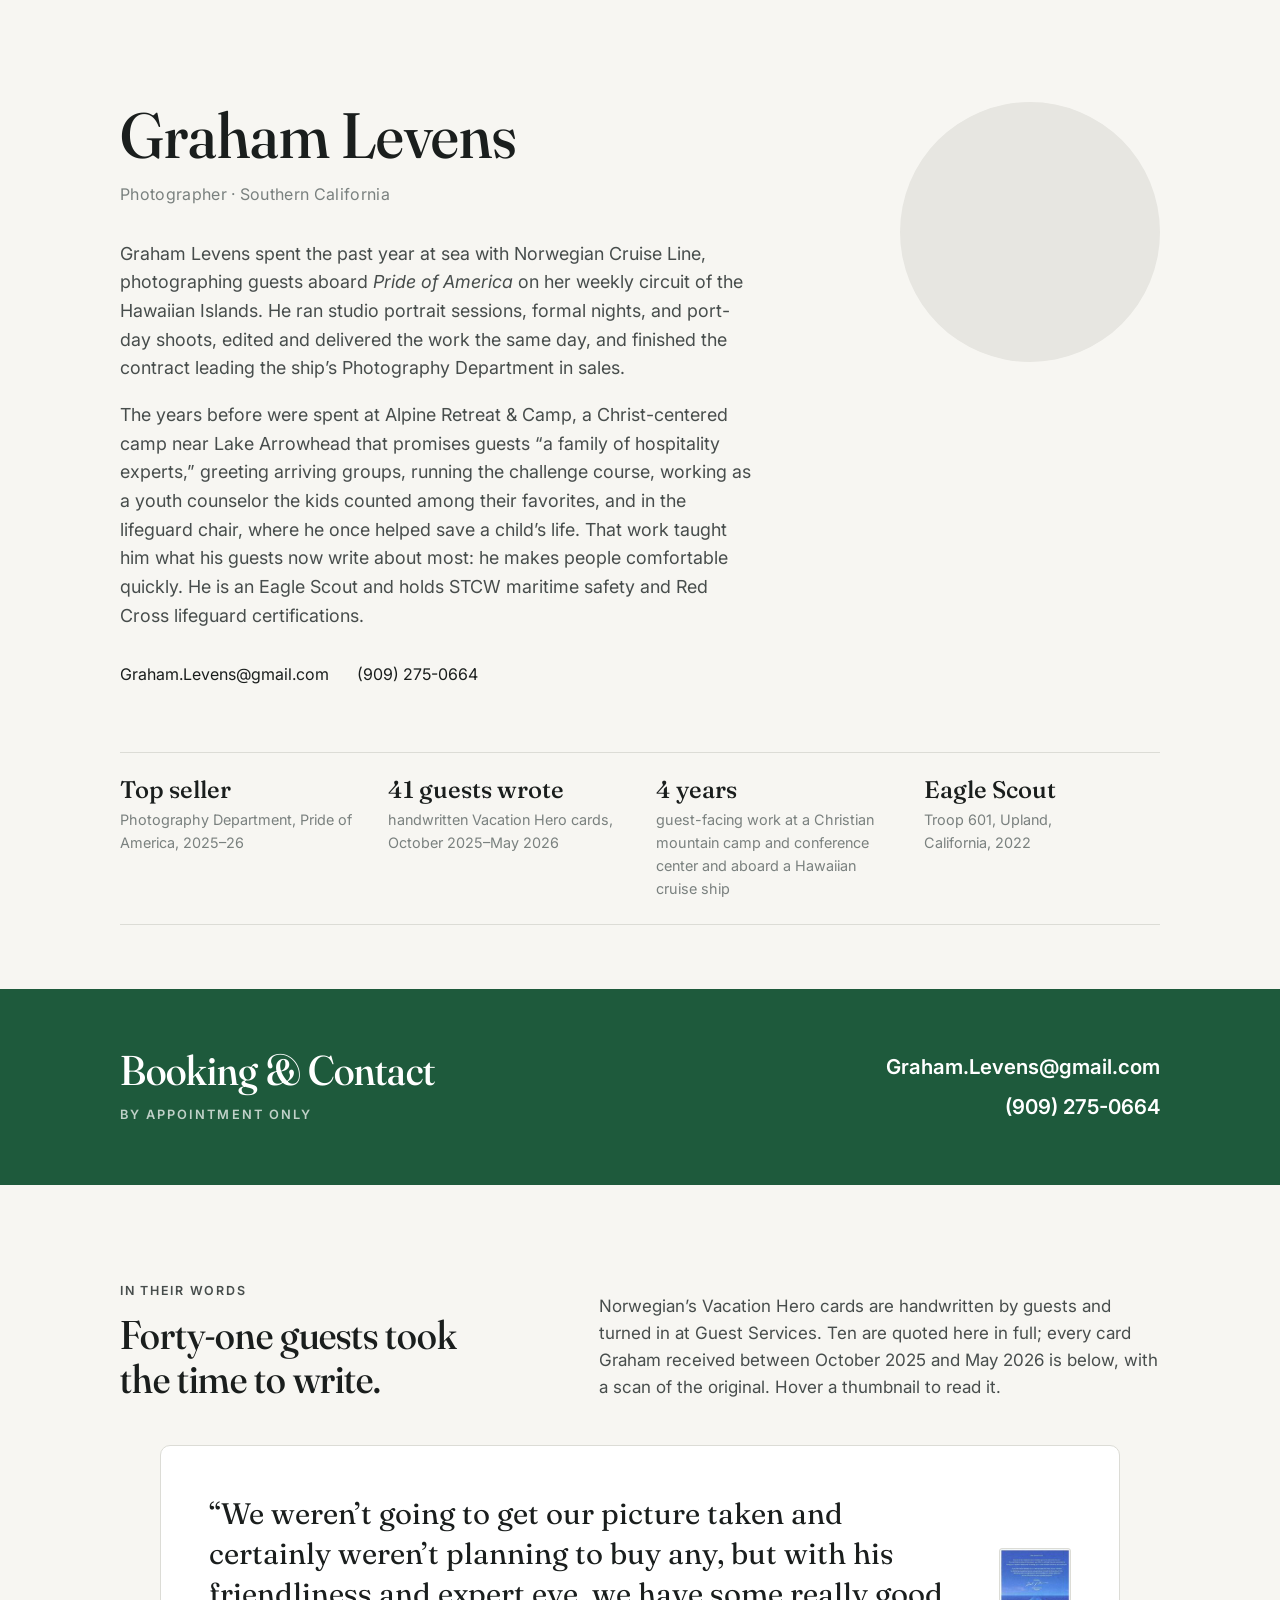
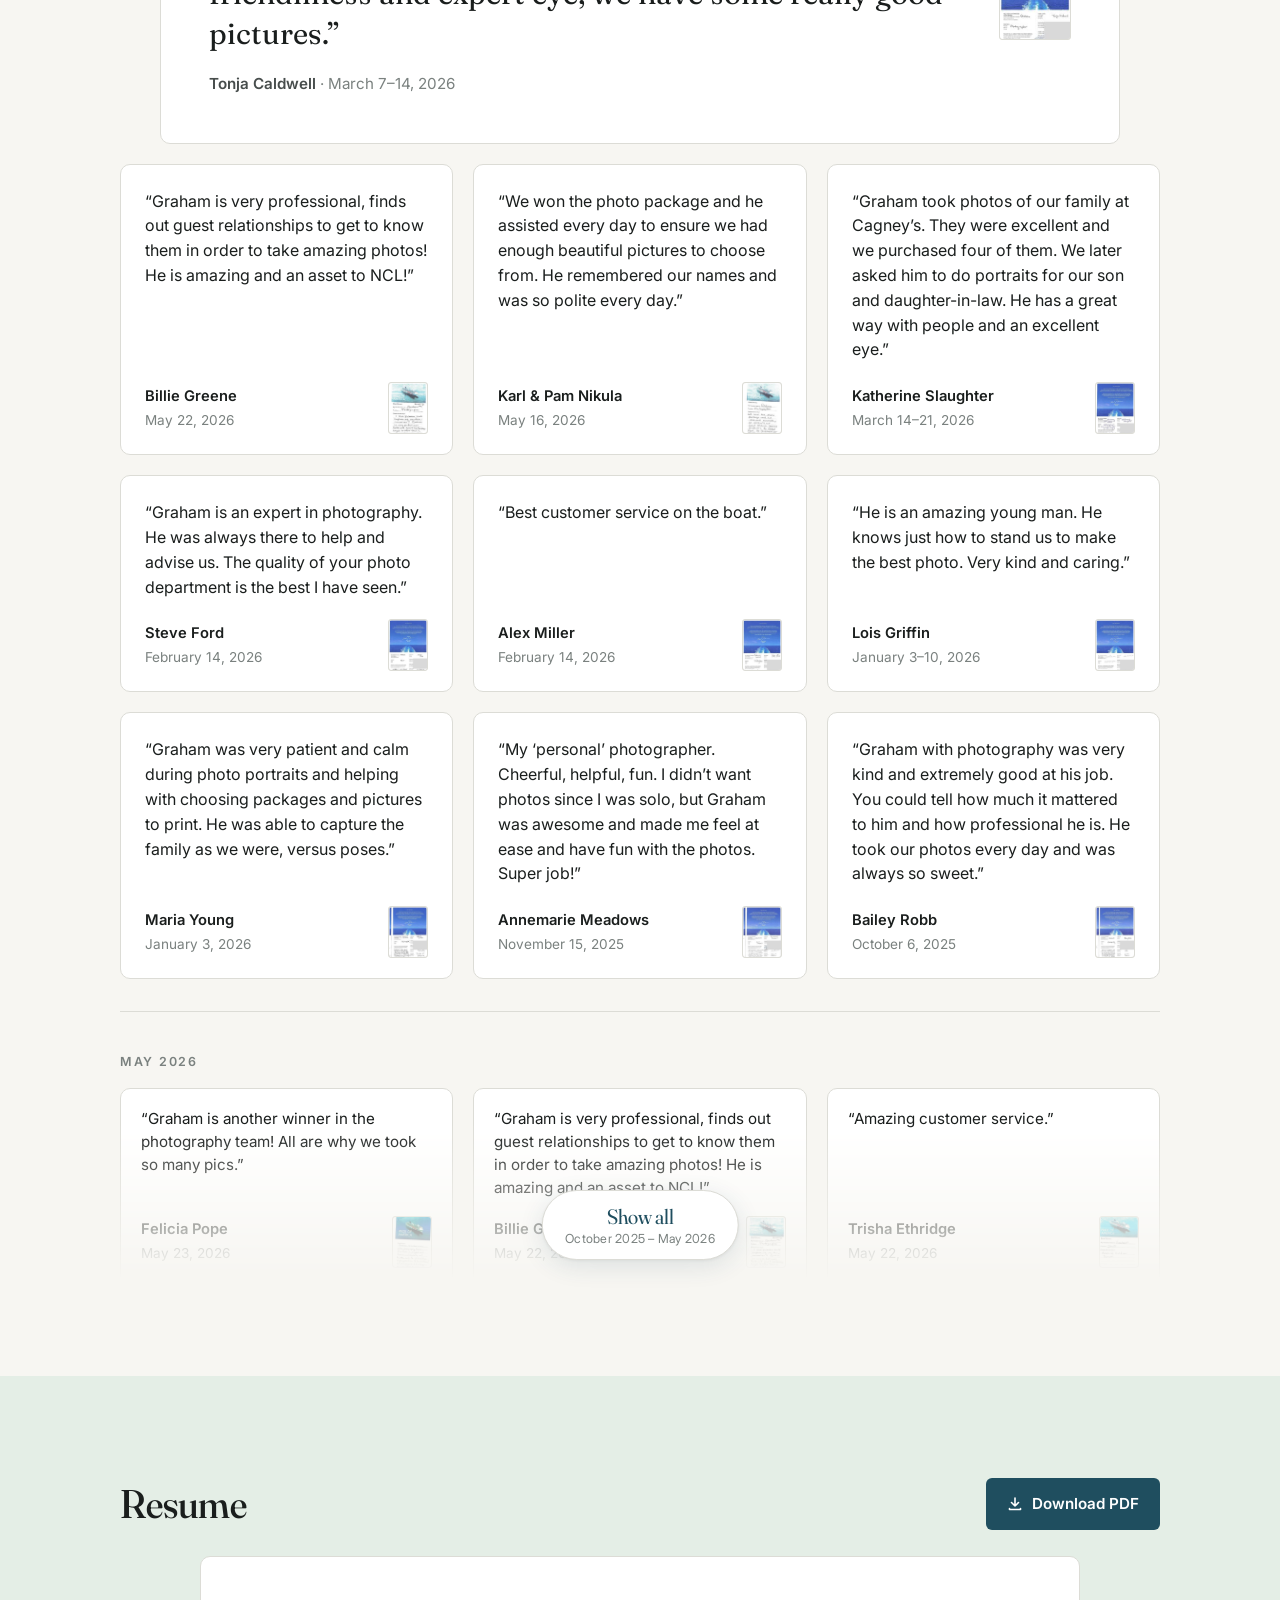
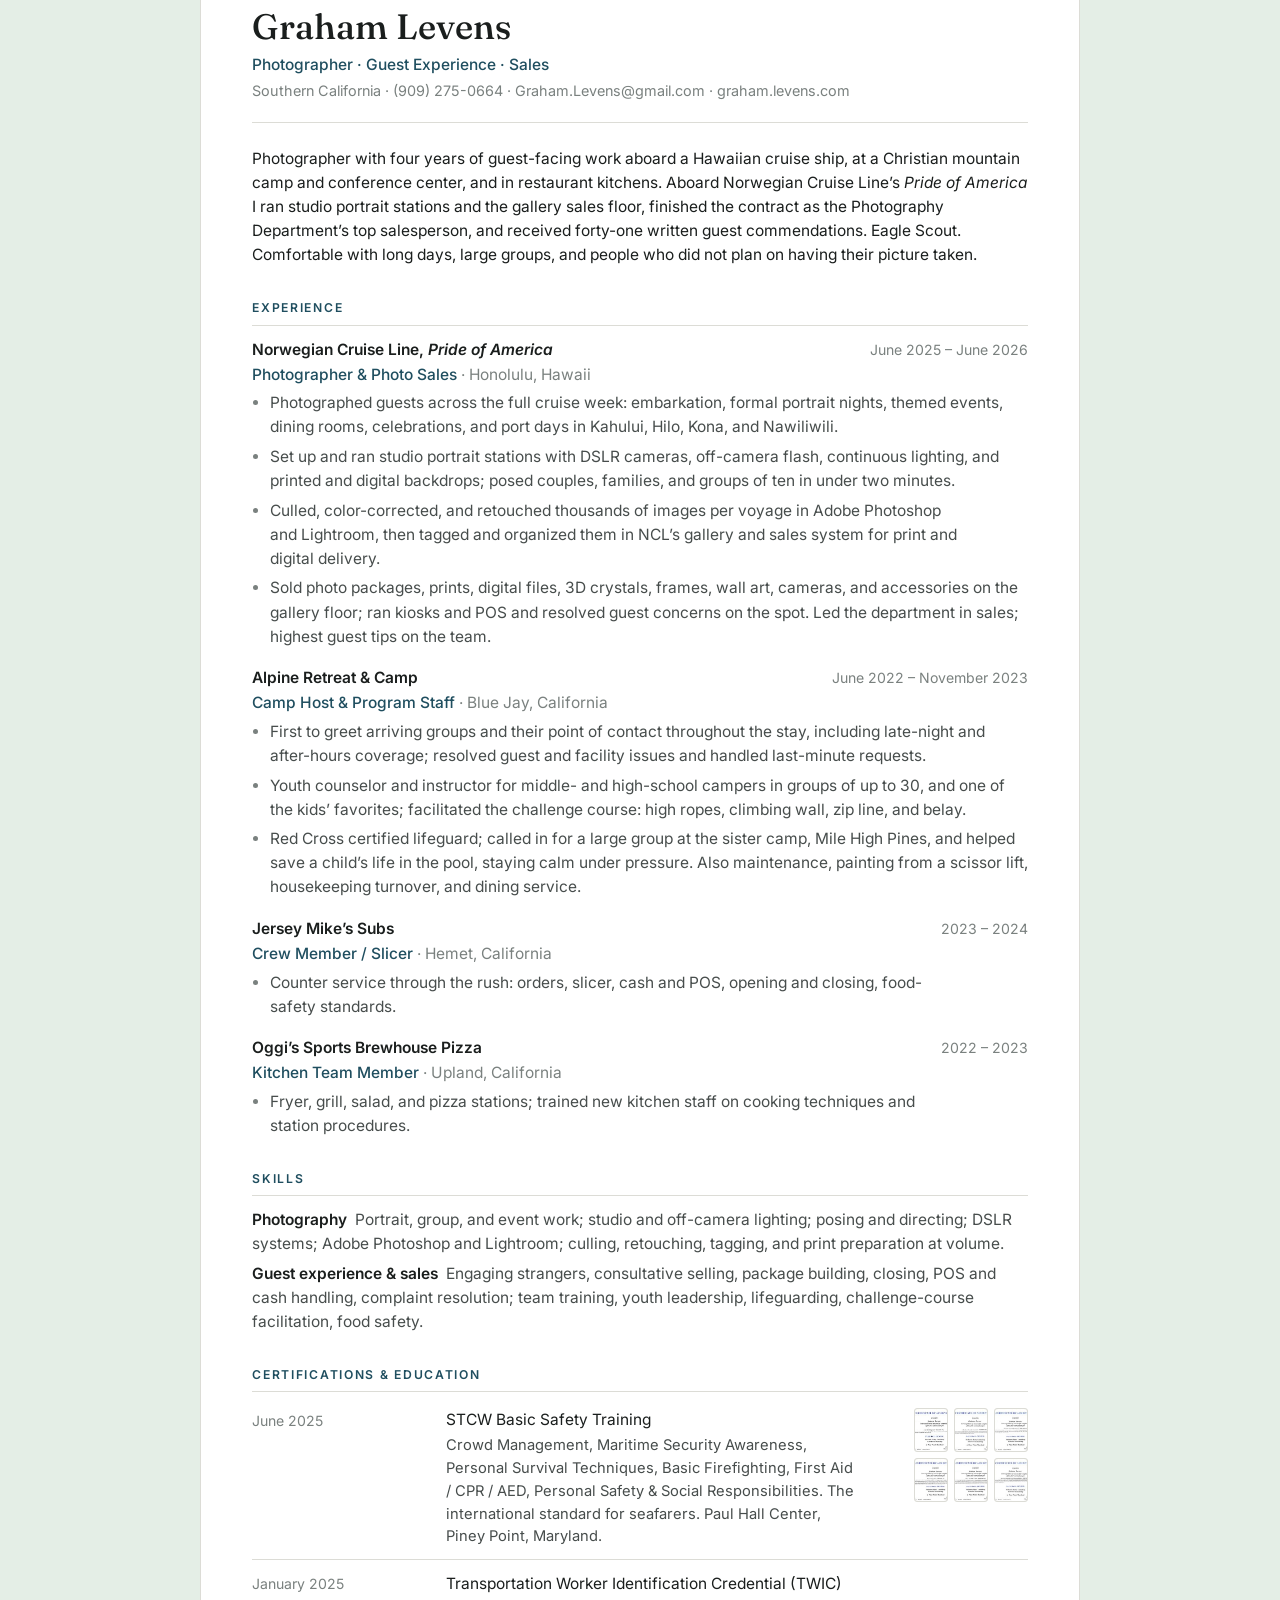
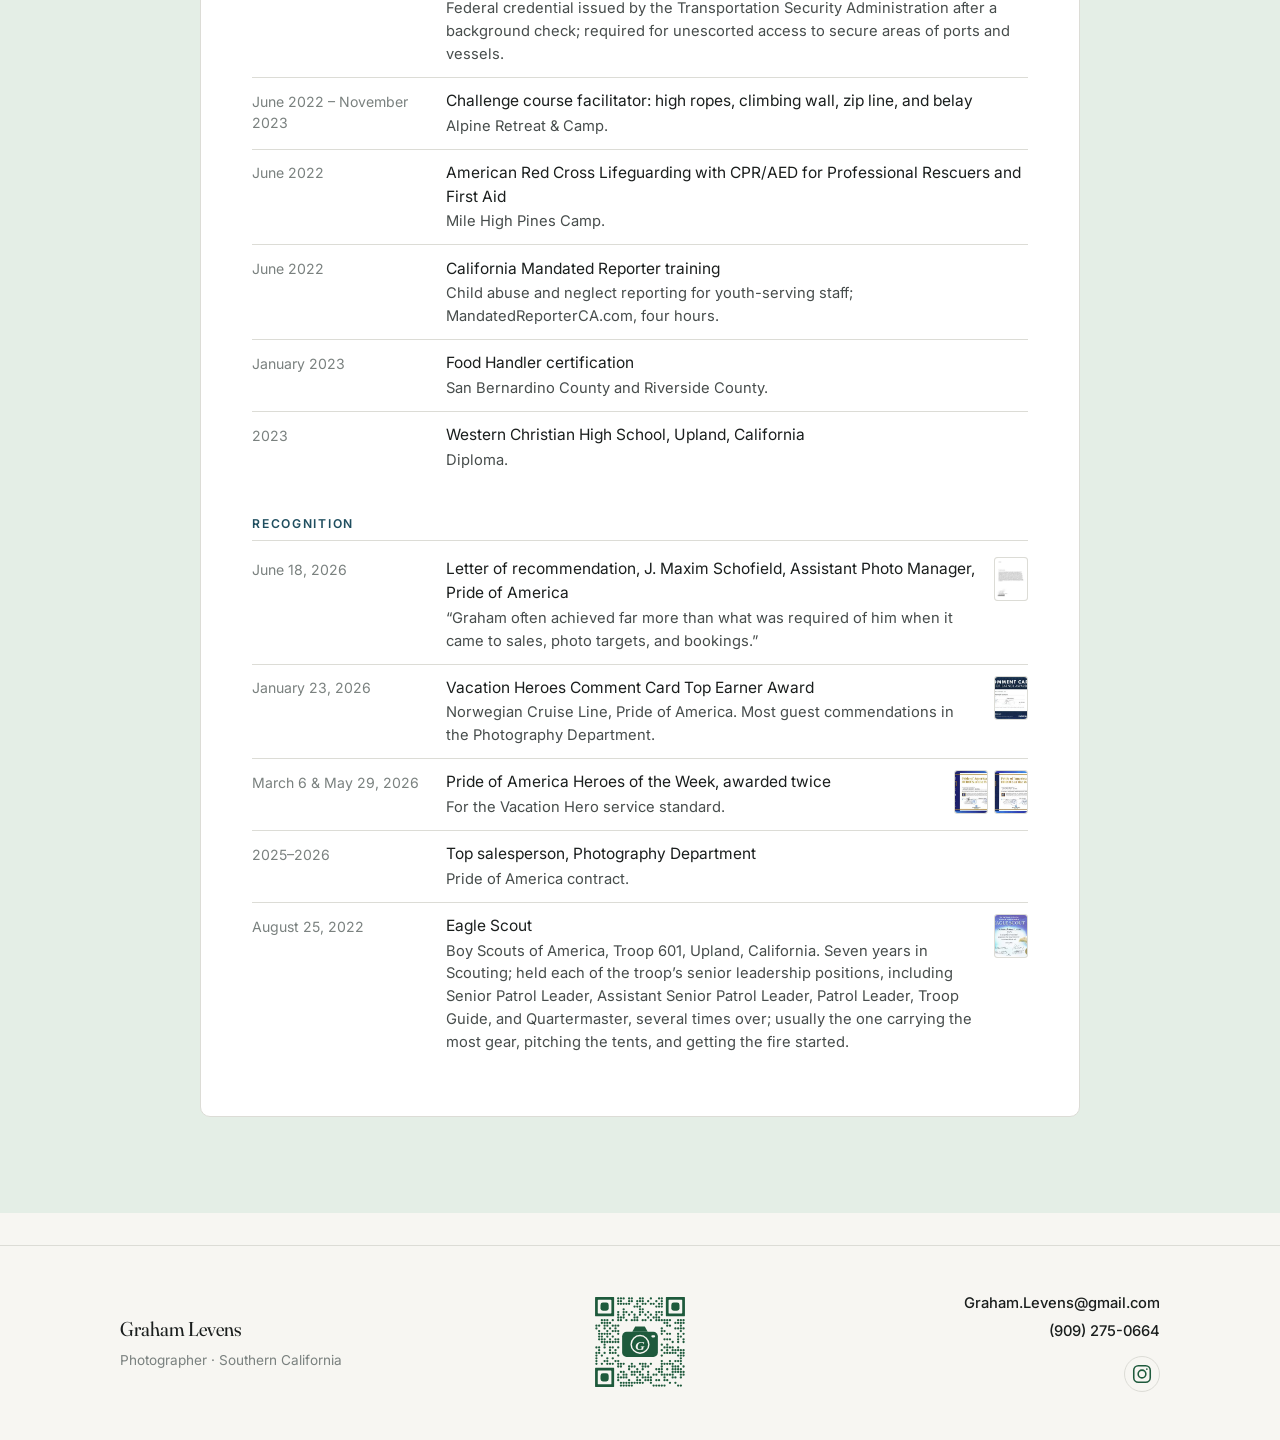
==== commit 851139e1: "Footer: QR 128px within the same footer height, Instagram opens in a new tab Co-Authored-By: Claude " ====
--- a/index.html
+++ b/index.html
@@ -4,6 +4,7 @@
   <script>document.documentElement.classList.add("js");</script>
   <meta charset="utf-8" />
   <meta name="viewport" content="width=device-width, initial-scale=1" />
+  <meta name="format-detection" content="telephone=no">
   <meta name="robots" content="noindex, nofollow, noarchive" />
   <title>Graham Levens — Photographer</title>
   <meta name="description" content="Graham Levens, photographer, Southern California. A year aboard Norwegian Cruise Line's Pride of America, where he led the Photography Department in sales. Eagle Scout." />
@@ -13,7 +14,7 @@
   <link rel="preconnect" href="https://fonts.googleapis.com">
   <link rel="preconnect" href="https://fonts.gstatic.com" crossorigin>
   <link href="https://fonts.googleapis.com/css2?family=Fraunces:opsz,wght@9..144,400;9..144,500&family=Inter:wght@400;500;600&display=swap" rel="stylesheet">
-  <link rel="stylesheet" href="/css/style.css?v=13">
+  <link rel="stylesheet" href="/css/style.css?v=16">
   <script type="application/ld+json">
   {
     "@context": "https://schema.org",
@@ -34,7 +35,7 @@
     <p class="role">Photographer &middot; Southern California</p>
     <p class="intro">Graham Levens spent the past year at sea with Norwegian Cruise Line, photographing guests aboard <em>Pride of America</em> on her weekly circuit of the Hawaiian Islands. He ran studio portrait sessions, formal nights, and port-day shoots, edited and delivered the work the same day, and finished the contract leading the ship&rsquo;s Photography Department in sales.</p>
     <p class="intro">The years before were spent at Alpine Retreat &amp; Camp, a Christ-centered camp near Lake Arrowhead that promises guests &ldquo;a family of hospitality experts,&rdquo; greeting arriving groups, running the challenge course, working as a youth counselor the kids counted among their favorites, and in the lifeguard chair, where he once helped save a child&rsquo;s life. That work taught him what his guests now write about most: he makes people comfortable quickly. He is an Eagle Scout and holds STCW maritime safety and Red Cross lifeguard certifications.</p>
-    <p class="contact"><span>Graham.Levens@gmail.com</span><span>(909) 275-0664</span></p>
+    <p class="contact"><span><a href="mailto:Graham.Levens@gmail.com">Graham.Levens@gmail.com</a></span><span><a href="tel:+19092750664">(909) 275-0664</a></span></p>
   </div>
   <div class="photo" role="img" aria-label="Portrait to come"></div>
 </header>
@@ -55,7 +56,7 @@
       <h2>Booking &amp; Contact</h2>
       <p class="cta__note">By appointment only</p>
     </div>
-    <p class="cta__details"><span>Graham.Levens@gmail.com</span><span>(909) 275-0664</span></p>
+    <p class="cta__details"><span><a href="mailto:Graham.Levens@gmail.com">Graham.Levens@gmail.com</a></span><span><a href="tel:+19092750664">(909) 275-0664</a></span></p>
   </div>
 </section>
 
@@ -324,7 +325,7 @@
       <header class="paper__head">
         <h3>Graham Levens</h3>
         <p class="paper__title">Photographer &middot; Guest Experience &middot; Sales</p>
-        <p class="paper__contact">Southern California &middot; (909) 275-0664 &middot; Graham.Levens@gmail.com &middot; graham.levens.com</p>
+        <p class="paper__contact">Southern California &middot; <a href="tel:+19092750664">(909) 275-0664</a> &middot; <a href="mailto:Graham.Levens@gmail.com">Graham.Levens@gmail.com</a> &middot; graham.levens.com</p>
       </header>
 
       <p class="paper__summary">Photographer with four years of guest-facing work aboard a Hawaiian cruise ship, at a Christian mountain camp and conference center, and in restaurant kitchens. Aboard Norwegian Cruise Line&rsquo;s <em>Pride of America</em> I ran studio portrait stations and the gallery sales floor, finished the contract as the Photography Department&rsquo;s top salesperson, and received forty-one written guest commendations. Eagle Scout. Comfortable with long days, large groups, and people who did not plan on having their picture taken.</p>
@@ -396,11 +397,11 @@
       <p class="foot__name">Graham Levens</p>
       <p class="foot__role">Photographer &middot; Southern California</p>
     </div>
-    <img class="foot__qr" src="/images/qr.svg" alt="QR code for graham.levens.com" width="96" height="96" loading="lazy">
+    <img class="foot__qr" src="/images/qr.svg" alt="QR code for graham.levens.com" width="128" height="128" loading="lazy">
     <div class="foot__reach">
-      <p>Graham.Levens@gmail.com</p>
-      <p>(909) 275-0664</p>
-      <a class="foot__ig" href="https://www.instagram.com/graham.levens" rel="me noopener" aria-label="Graham Levens on Instagram"><svg viewBox="0 0 24 24" width="22" height="22" aria-hidden="true" fill="none" stroke="currentColor" stroke-width="1.7" stroke-linecap="round" stroke-linejoin="round"><rect x="3" y="3" width="18" height="18" rx="5"/><circle cx="12" cy="12" r="4.2"/><circle cx="17.3" cy="6.7" r="0.9" fill="currentColor" stroke="none"/></svg></a>
+      <p><a href="mailto:Graham.Levens@gmail.com">Graham.Levens@gmail.com</a></p>
+      <p><a href="tel:+19092750664">(909) 275-0664</a></p>
+      <a class="foot__ig" href="https://www.instagram.com/graham.levens" target="_blank" rel="me noopener" aria-label="Graham Levens on Instagram"><svg viewBox="0 0 24 24" width="22" height="22" aria-hidden="true" fill="none" stroke="currentColor" stroke-width="1.7" stroke-linecap="round" stroke-linejoin="round"><rect x="3" y="3" width="18" height="18" rx="5"/><circle cx="12" cy="12" r="4.2"/><circle cx="17.3" cy="6.7" r="0.9" fill="currentColor" stroke="none"/></svg></a>
     </div>
   </div>
 </footer>
--- a/css/style.css
+++ b/css/style.css
@@ -291,12 +291,12 @@
 
 /* ---------- Footer ---------- */
 .foot { border-top: 1px solid var(--rule); margin-top: clamp(1rem, 3vw, 2rem); }
-.foot__in { padding-block: 2.75rem 3.25rem; display: grid; grid-template-columns: 1fr auto 1fr; gap: 1.5rem; align-items: center; }
+.foot__in { padding-block: 2rem 2.125rem; display: grid; grid-template-columns: 1fr auto 1fr; gap: 1.5rem; align-items: center; }
 .foot p { margin: 0; }
 .foot__who { text-align: left; }
 .foot__name { font-family: var(--serif); font-size: 1.25rem; color: var(--ink); font-variation-settings: "opsz" 144, "SOFT" 30; }
 .foot__role { margin-top: 0.3rem !important; color: var(--muted); font-size: 0.85rem; }
-.foot__qr { width: 96px; height: 96px; display: block; justify-self: center; }
+.foot__qr { width: 128px; height: 128px; display: block; justify-self: center; }
 .foot__reach { display: grid; gap: 0.3rem; justify-items: end; text-align: right; color: var(--ink); font-size: 0.92rem; font-weight: 500; }
 .foot__ig { display: inline-flex; width: 36px; height: 36px; align-items: center; justify-content: center; margin-top: 0.5rem; color: var(--green); border: 1px solid var(--rule); border-radius: 50%; }
 .foot__ig:hover { background: var(--accent-soft); }
@@ -310,3 +310,7 @@
   html { scroll-behavior: auto; }
   *, *::before, *::after { transition-duration: 0.001ms !important; }
 }
+
+/* iOS auto-detected tel/email links must inherit the surrounding colour */
+.cta a, .foot a:not(.foot__ig), .head .contact a, .paper__contact a { color: inherit; text-decoration: none; }
+.cta a:hover, .foot a:not(.foot__ig):hover, .head .contact a:hover, .paper__contact a:hover { text-decoration: underline; text-underline-offset: 3px; }
